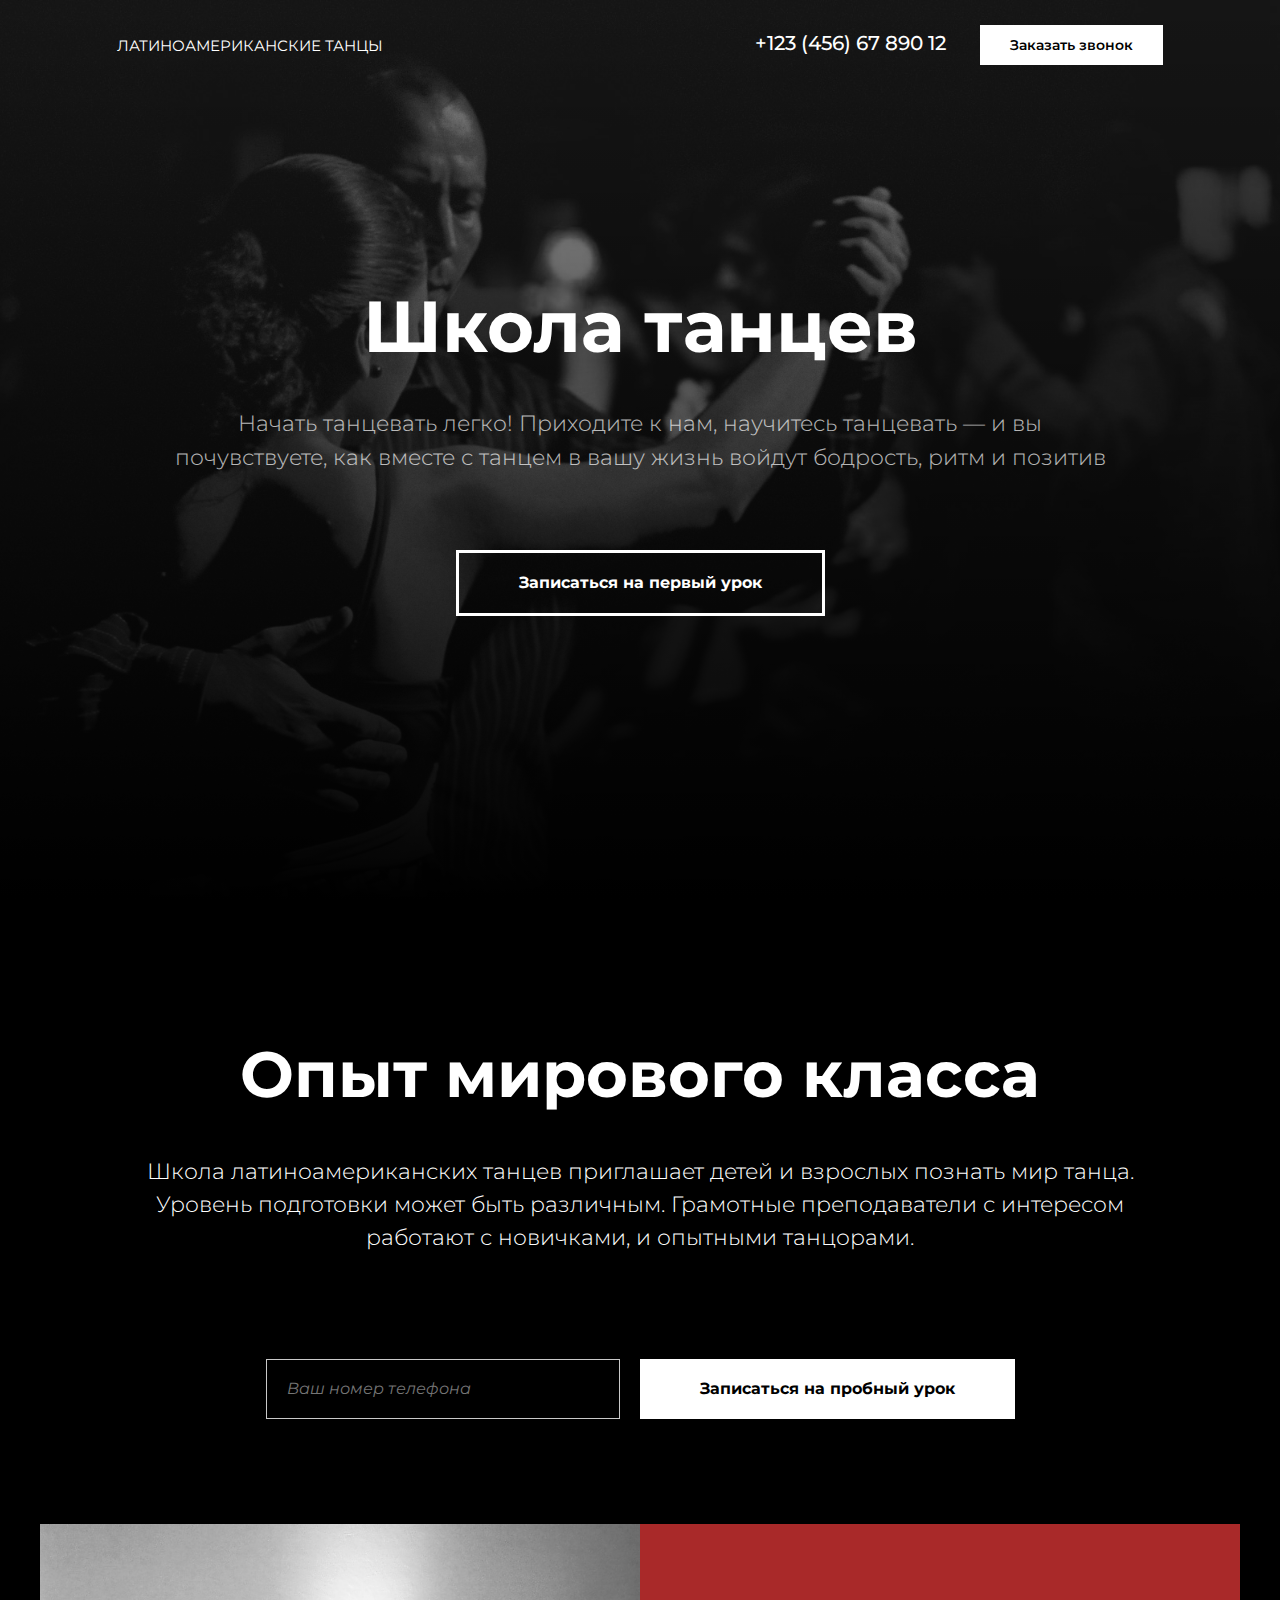
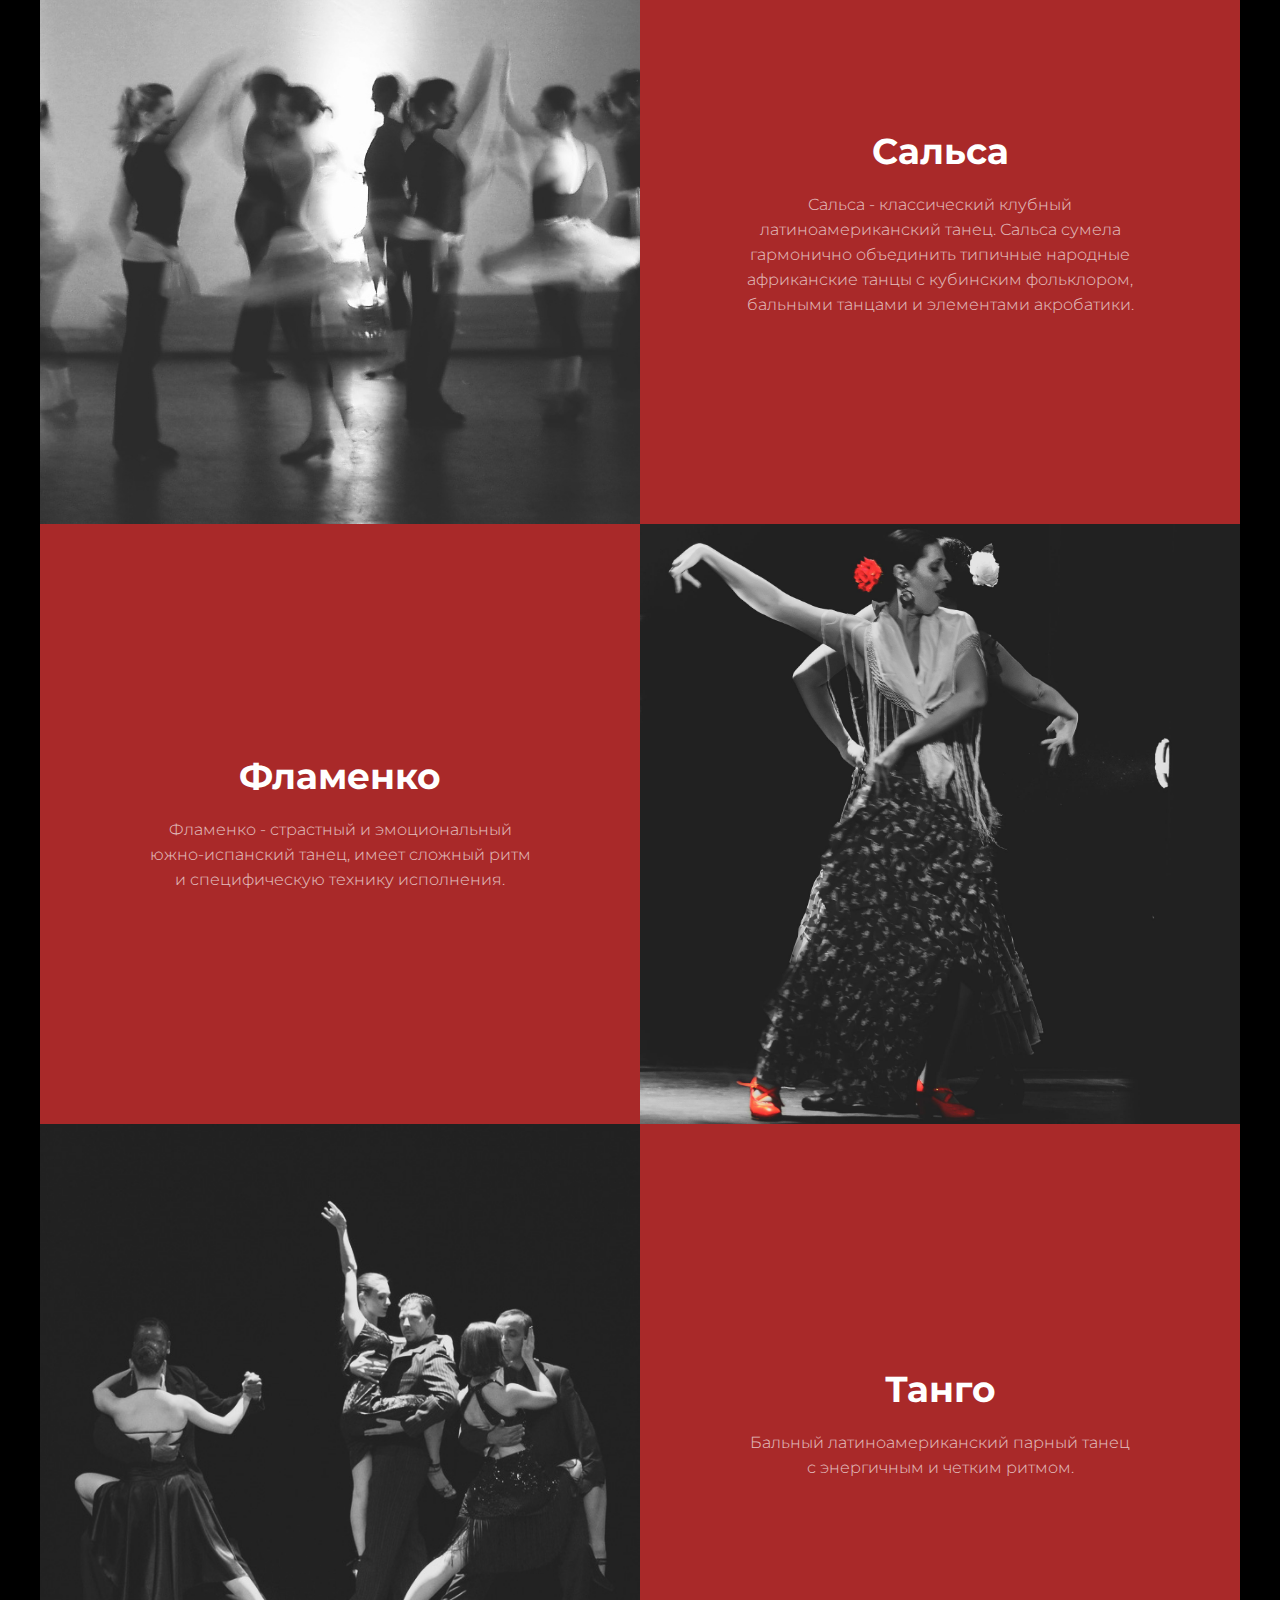
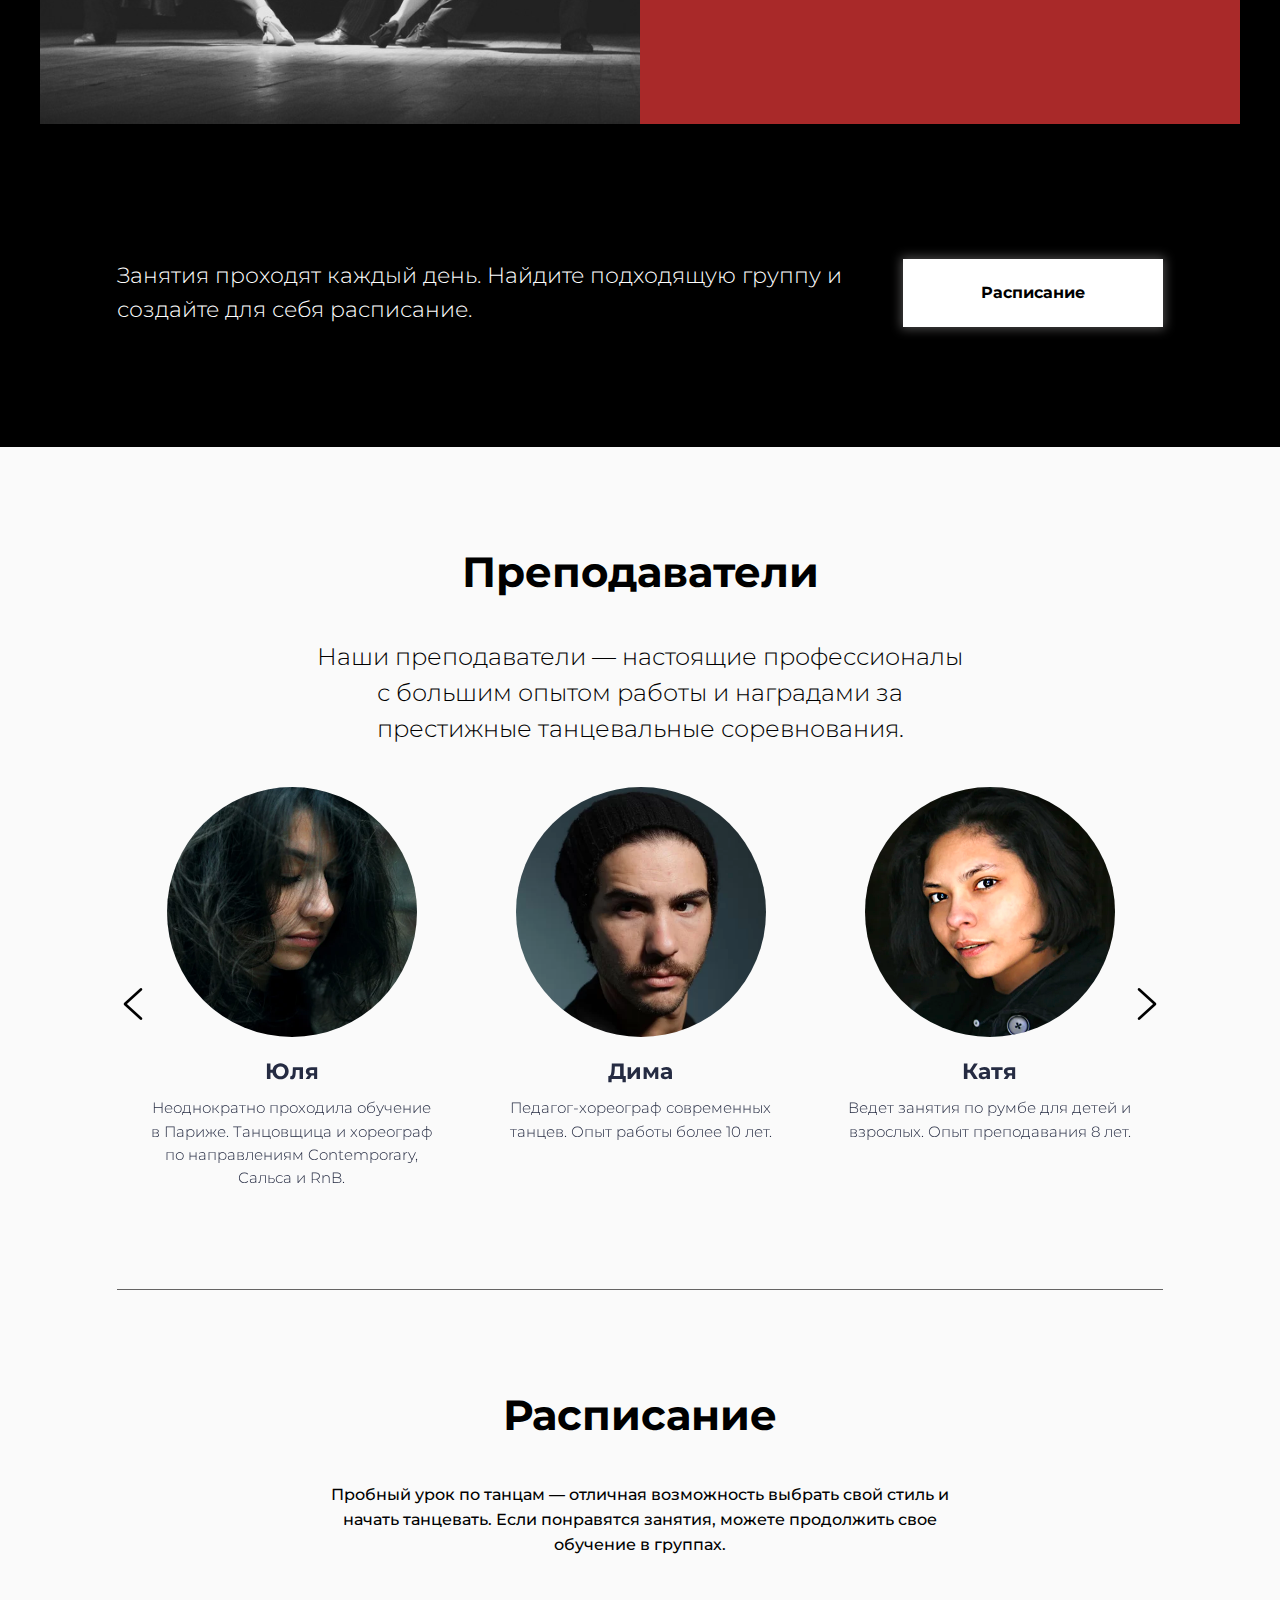
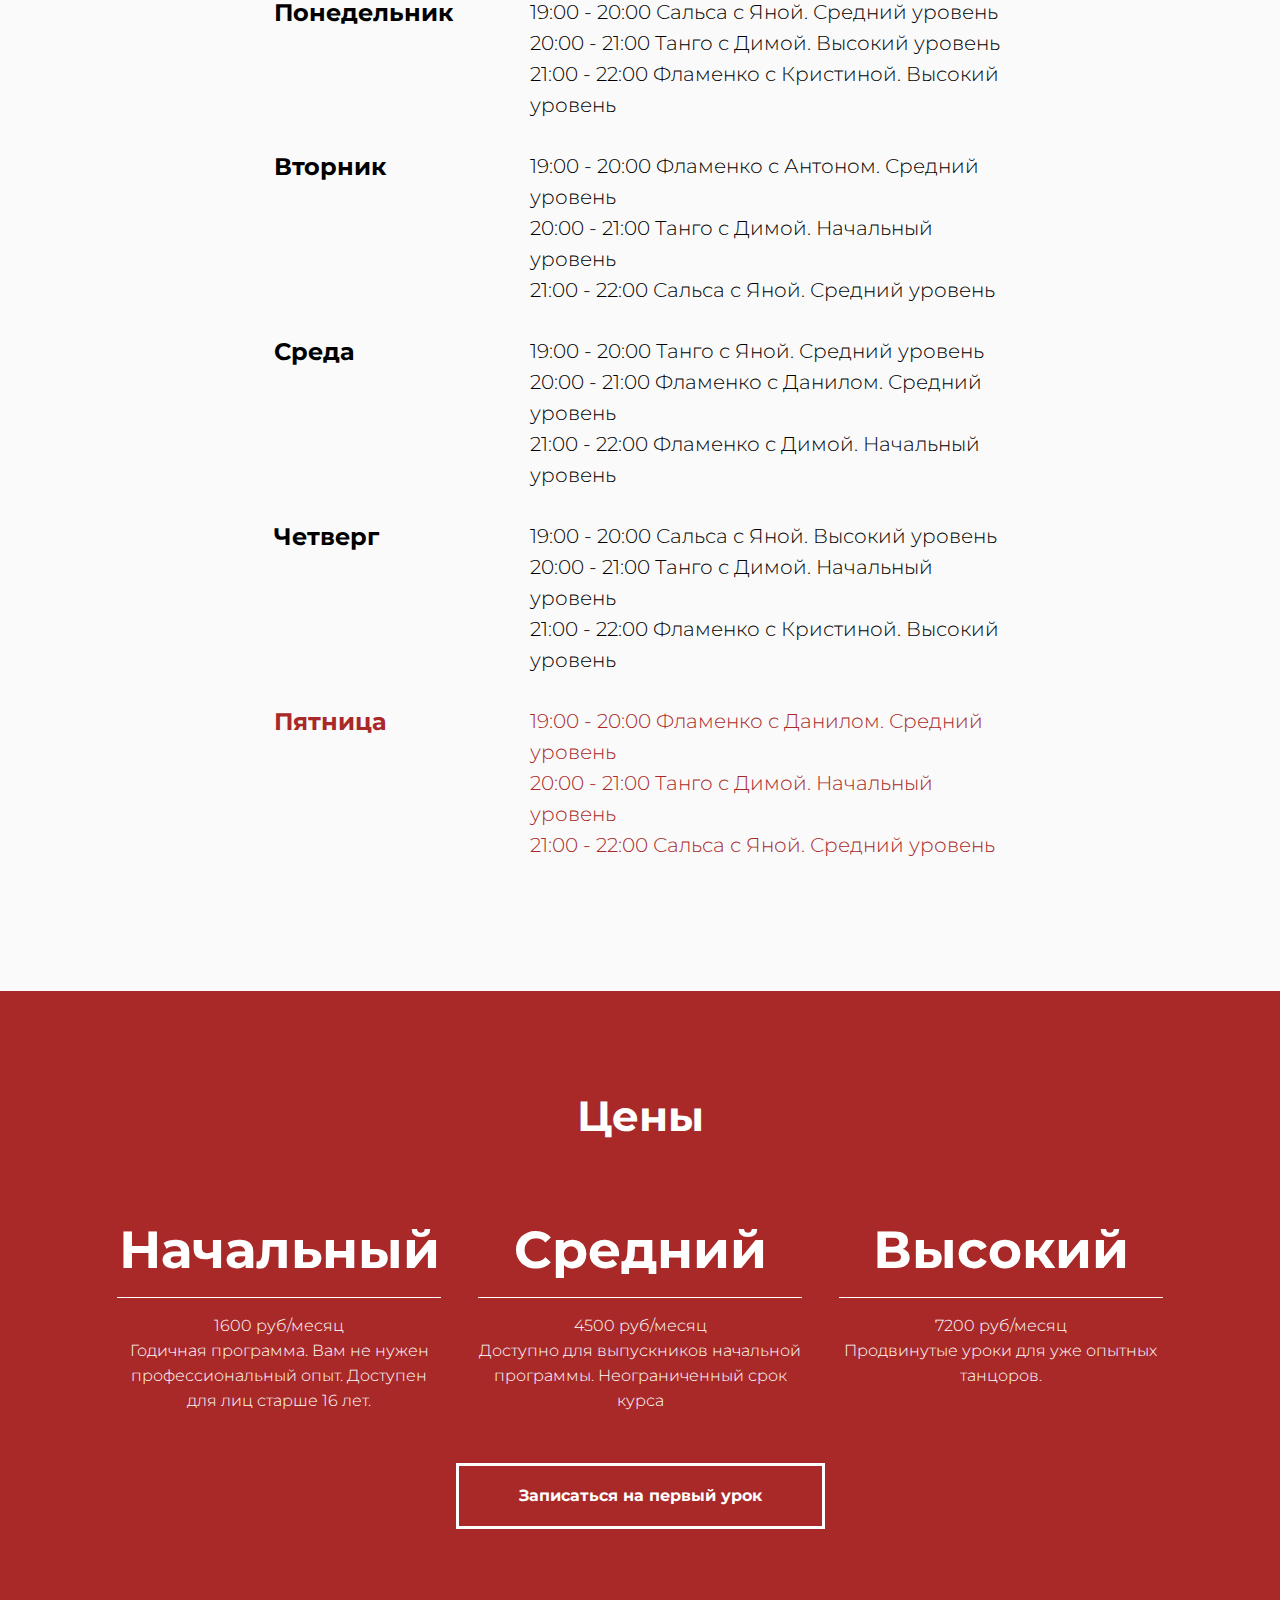
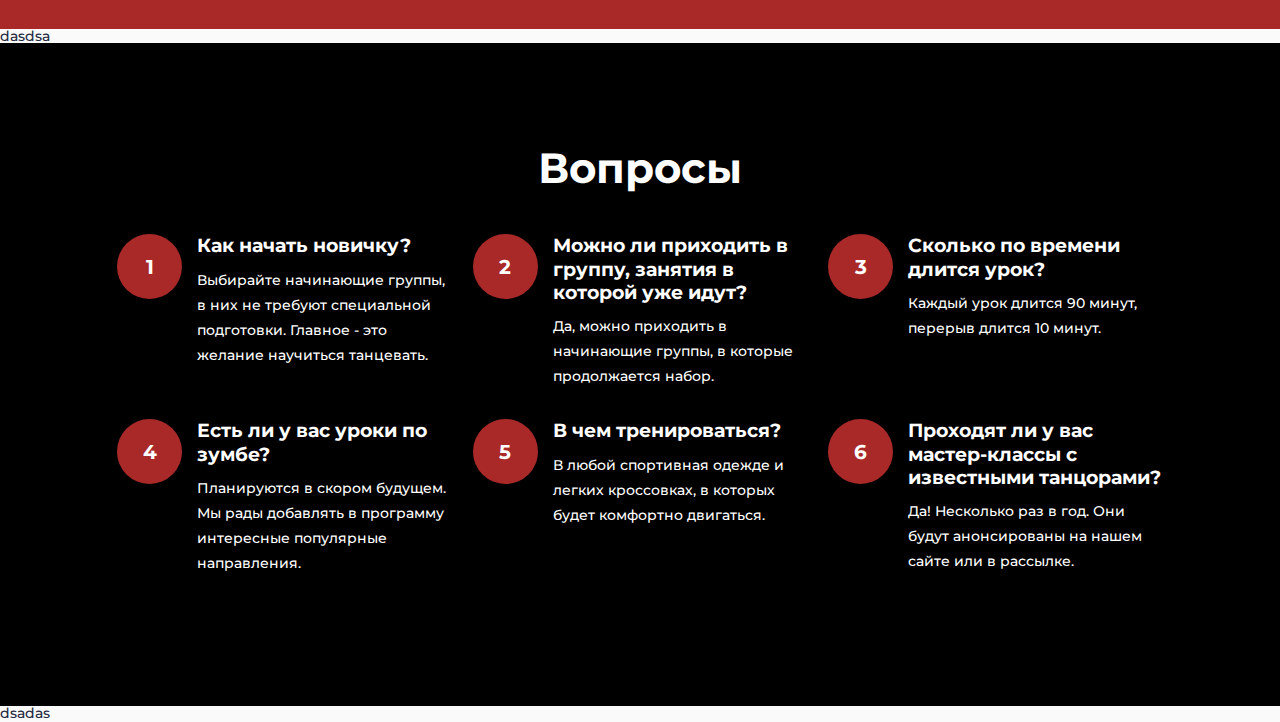
==== html/index.html @ 25ad275b "questions" ====
<!DOCTYPE html>
<html lang="en">
<head>
    <meta charset="UTF-8">
    <meta http-equiv="X-UA-Compatible" content="IE=edge">
    <meta name="viewport" content="width=device-width, initial-scale=1.0">
    <link rel="stylesheet" href="/css/style.css">
    <title>Dance school</title>
</head>
<body>
    <div class="wrapper">
        <div class="main">
            <header class="header">
                <div class="container header__container">
                    <div class="header__row">
                        <a href="/html/index.html" class="header__name">ЛАТИНОАМЕРИКАНСКИЕ ТАНЦЫ</a>
                        <div class="header__links">
                            <a href="tel:1234566789012" class="header__link">+123 (456) 67 890 12</a>
                            <a href="#" class="header__btn">Заказать звонок</a>
                        </div>
                    </div>
                    <div class="burger">
                        <span></span>
                        <span></span>
                        <span></span>
                    </div>
                </div>
            </header>
            <div class="showcase__screen">
                <div class="showcase__image ibg">
                    <img src="/img/bacground.jpg" alt="showcase">
                </div>
                <div class="showcase__text">
                    <h1 class="title showcase__title">Школа танцев</h1>
                    <div class="showcase__sub-title sub-title">Начать танцевать легко! Приходите к нам, научитесь танцевать — и вы почувствуете, как вместе с танцем в вашу жизнь войдут бодрость, ритм и позитив</div>
                    <a href="#" class="showcase__btn">Записаться на первый урок</a>
                </div>
            </div>
            <div class="content">
                <div class="invite">
                    <div class="container">
                        <div class="invite__text">
                            <h2 class="invite__title">
                                Опыт мирового класса
                            </h2>
                            <div class="invite__subtitle">
                                Школа латиноамериканских танцев приглашает детей и взрослых познать мир танца. Уровень подготовки может быть различным. Грамотные преподаватели с интересом работают с новичками, и опытными танцорами.
                            </div>
                        </div>
                        <form action="#" class="invite__form">
                            <div class="invite__input">
                                <input type="tel" class="input" placeholder="Ваш номер телефона" required>
                            </div>
                            <div class="invite__button">
                                <button type="submit" class="invite__btn">Записаться на пробный урок</button>
                            </div>
                        </form>
                    </div>
                </div>
                <div class="types-of-dance">
                    <div class="container">
                        <div class="types__item item">
                            <div class="item__column">
                                <div class="item__image ibg"><img src="/img/typesOfDance/1.jpg" alt="types-of-dance"></div>
                            </div>
                            <div class="item__column">
                                <div class="item__text">
                                    <div class="item__title">Сальса</div>
                                    <div class="item__label">Сальса - классический клубный латиноамериканский танец. Сальса сумела гармонично объединить типичные народные африканские танцы с кубинским фольклором, бальными танцами и элементами акробатики.</div>
                                </div>
                            </div>
                        </div>
                        <div class="types__item item">
                            <div class="item__column">
                                <div class="item__image ibg"><img src="/img/typesOfDance/2.jpg" alt="types-of-dance"></div>
                            </div>
                            <div class="item__column">
                                <div class="item__text">
                                    <div class="item__title">Фламенко</div>
                                    <div class="item__label">Фламенко - страстный и эмоциональный южно-испанский танец, имеет сложный ритм и специфическую технику исполнения.</div>
                                </div>
                            </div>
                        </div>
                        <div class="types__item item">
                            <div class="item__column">
                                <div class="item__image ibg"><img src="/img/typesOfDance/3.jpg" alt="types-of-dance"></div>
                            </div>
                            <div class="item__column">
                                <div class="item__text">
                                    <div class="item__title">Танго</div>
                                    <div class="item__label">Бальный латиноамериканский парный танец с энергичным и четким ритмом.</div>
                                </div>
                            </div>
                        </div>
                    </div>
                </div>
                <div class="schedule">
                    <div class="schedule__container container">
                        <div class="schedule__label">Занятия проходят каждый день. Найдите подходящую группу и создайте для себя расписание.</div>
                        <a href="#" class="schedule__btn">Расписание</a> 
                        <!-- Якорь добавить -->
                    </div>
                </div>
                <div class="teachers">
                    <div class="container">
                        <div class="teachers__text">
                            <div class="teachers__title">
                                Преподаватели
                            </div>
                            <div class="teachers__subtitle">
                                Наши преподаватели — настоящие профессионалы с большим опытом работы и наградами за престижные танцевальные соревнования.
                            </div>
                            <div class="teachers-slider">
                                <div class="teachers-slider__col">
                                    <div class="col__image">
                                        <img src="../img/slider/p1.png" alt="Ulya">
                                    </div>
                                    <div class="col__name">
                                        Юля
                                    </div>
                                    <div class="col__subtitle">
                                        Неоднократно проходила обучение в Париже. Танцовщица и хореограф по направлениям Contemporary, Сальса и RnB.
                                    </div>
                                </div>
                                <div class="teachers-slider__col">
                                    <div class="col__image">
                                        <img src="../img/slider/p2.png" alt="Dima">
                                    </div>
                                    <div class="col__name">
                                        Дима
                                    </div>
                                    <div class="col__subtitle">
                                    Педагог-хореограф современных танцев. Опыт работы более 10 лет.                                    </div>
                                </div>
                                <div class="teachers-slider__col">
                                    <div class="col__image">
                                        <img src="../img/slider/p3.png" alt="Katya">
                                    </div>
                                    <div class="col__name">
                                        Катя
                                    </div>
                                    <div class="col__subtitle">
                                        Ведет занятия по румбе для детей и взрослых. Опыт преподавания 8 лет.
                                    </div>
                                </div>
                                <div class="teachers-slider__col">
                                    <div class="col__image">
                                        <img src="../img/slider/p4.png" alt="Yana">
                                    </div>
                                    <div class="col__name">
                                        Яна
                                    </div>
                                    <div class="col__subtitle">
                                        Педагог с высшим образованием балетмейстера, ведет занятия по классической хореографии, румбе и сальс
                                    </div>
                                </div>
                                <div class="teachers-slider__col">
                                    <div class="col__image">
                                        <img src="../img/slider/p5.png" alt="Anton">
                                    </div>
                                    <div class="col__name">
                                        Антон
                                    </div>
                                    <div class="col__subtitle">
                                        Ведет занятия по contemporary, hip-hop, джаз-модерну, stretching для детей и взрослых.
                                    </div>
                                </div>
                                <div class="teachers-slider__col">
                                    <div class="col__image">
                                        <img src="../img/slider/p6.png" alt="Danil">
                                    </div>
                                    <div class="col__name">
                                        Данил
                                    </div>
                                    <div class="col__subtitle">
                                        Педагог-хореограф танго. Опыт преподавания больше 10 лет
                                    </div>
                                </div>
                            </div>
                        </div>
                        <div class="line"></div>
                    </div>
                </div>
                <div class="timetable">
                    <div class="container">
                        <div class="timetable__title">
                            Расписание
                        </div>
                        <div class="timetable__subtitle">
                            Пробный урок по танцам — отличная возможность выбрать свой стиль и начать танцевать. Если понравятся занятия, можете продолжить свое обучение в группах.
                        </div>
                        <ul class="timetable__week">
                            <li data-day="1" class="day">
                                <div class="day__name">
                                    Понедельник
                                </div>
                                <ul class="day__time">
                                    <li>19:00 - 20:00 Сальса с Яной. Средний уровень</li>
                                    <li>20:00 - 21:00 Танго с Димой. Высокий уровень</li>
                                    <li>21:00 - 22:00 Фламенко с Кристиной. Высокий уровень</li>
                                </ul>
                            </li>
                            <li data-day="2" class="day">
                                <div class="day__name">
                                    Вторник
                                </div>
                                <ul class="day__time">
                                    <li>
                                        19:00 - 20:00 Фламенко с Антоном. Средний уровень</li>
                                    <li>20:00 - 21:00 Танго с Димой. Начальный уровень</li>
                                    <li>21:00 - 22:00 Сальса с Яной. Средний уровень</li>
                                </ul>
                            </li>
                            <li data-day="3" class="day">
                                <div class="day__name">
                                    Среда
                                </div>
                                <ul class="day__time">
                                    <li>
                                        19:00 - 20:00 Танго с Яной. Средний уровень</li>
                                    <li>20:00 - 21:00 Фламенко с Данилом. Средний уровень</li>
                                    <li>21:00 - 22:00 Фламенко с Димой. Начальный уровень</li>
                                </ul>
                            </li>
                            <li data-day="4" class="day">
                                <div class="day__name">
                                    Четверг
                                </div>
                                <ul class="day__time">
                                    <li>
                                        19:00 - 20:00 Сальса с Яной. Высокий уровень</li>
                                    <li>20:00 - 21:00 Танго с Димой. Начальный уровень</li>
                                    <li>21:00 - 22:00 Фламенко с Кристиной. Высокий уровень</li>
                                </ul>
                            </li>
                            <li data-day="5" class="day">
                                <div class="day__name">
                                    Пятница
                                </div>
                                <ul class="day__time">
                                    <li>19:00 - 20:00 Фламенко с Данилом. Средний уровень</li>
                                    <li>20:00 - 21:00 Танго с Димой. Начальный уровень</li>
                                    <li>21:00 - 22:00 Сальса с Яной. Средний уровень</li>
                                </ul>
                            </li>
                        </ul>
                    </div>
                </div>
                <div class="price">
                    <div class="container">
                        <div class="price__title">
                            Цены
                        </div>
                        <div class="price-row">
                            <div class="price-row__col">
                                <div class="cost__title">
                                    Начальный
                                </div>
                                <div class="cost__price">
                                    1600 руб/месяц
                                </div>
                                <div class="cost__descr">
                                    Годичная программа. Вам не нужен профессиональный опыт. Доступен для лиц старше 16 лет.
                                </div>
                            </div>
                            <div class="price-row__col">
                                <div class="cost__title">
                                    Средний
                                </div>
                                <div class="cost__price">
                                    4500 руб/месяц
                                </div>
                                <div class="cost__descr">
                                    Доступно для выпускников начальной программы. Неограниченный срок курса
                                </div>
                            </div>
                            <div class="price-row__col">
                                <div class="cost__title">
                                    Высокий
                                </div>
                                <div class="cost__price">
                                    7200 руб/месяц
                                </div>
                                <div class="cost__descr">
                                    Продвинутые уроки для уже опытных танцоров.
                                </div>
                            </div>
                        </div>
                        <a href="#" class="showcase__btn">Записаться на первый урок</a>
                    </div>
                </div>
                <div class="video">
                    dasdsa
                </div>
                <div class="questions">
                    <div class="container">
                        <div class="questions__title">
                            Вопросы
                        </div>
                        <div class="questions__list">
                            <div class="questions__row">
                                <div class="questions__item">
                                    <div class="ask__left">
                                        1
                                    </div>
                                    <div class="ask__right">
                                        <div class="ask__title">
                                            Как начать новичку?
                                        </div>
                                        <div class="ask__answ">
                                            Выбирайте начинающие группы, в них не требуют специальной подготовки. Главное - это желание научиться танцевать.
                                        </div>
                                    </div>
                                </div>
                                <div class="questions__item">
                                    <div class="ask__left">
                                        2
                                    </div>
                                    <div class="ask__right">
                                        <div class="ask__title">
                                            Можно ли приходить в группу, занятия в которой уже идут?
                                        </div>
                                        <div class="ask__answ">
                                            Да, можно приходить в начинающие группы, в которые продолжается набор.
                                        </div>
                                    </div>
                                </div>
                                <div class="questions__item">
                                    <div class="ask__left">
                                        3
                                    </div>
                                    <div class="ask__right">
                                        <div class="ask__title">
                                            Сколько по времени длится урок?
                                        </div>
                                        <div class="ask__answ">
                                            Каждый урок длится 90 минут, перерыв длится 10 минут.
                                        </div>
                                    </div>
                                </div>
                            </div>
                            <div class="questions__row">
                                <div class="questions__item">
                                    <div class="ask__left">
                                        4
                                    </div>
                                    <div class="ask__right">
                                        <div class="ask__title">
                                            Есть ли у вас уроки по зумбе?
                                        </div>
                                        <div class="ask__answ">
                                            Планируются в скором будущем. Мы рады добавлять в программу интересные популярные направления.
                                        </div>
                                    </div>
                                </div>
                                <div class="questions__item">
                                    <div class="ask__left">
                                        5
                                    </div>
                                    <div class="ask__right">
                                        <div class="ask__title">
                                            В чем тренироваться?
                                        </div>
                                        <div class="ask__answ">
                                            В любой спортивная одежде и легких кроссовках, в которых будет комфортно двигаться.
                                        </div>
                                    </div>
                                </div>
                                <div class="questions__item">
                                    <div class="ask__left">
                                        6
                                    </div>
                                    <div class="ask__right">
                                        <div class="ask__title">
                                            Проходят ли у вас мастер-классы с известными танцорами?
                                        </div>
                                        <div class="ask__answ">
                                            Да! Несколько раз в год. Они будут анонсированы на нашем сайте или в рассылке.
                                        </div>
                                    </div>
                                </div>
                            </div>
                        </div>
                    </div>
                </div>
            </div>
            <footer class="footer">
    dsadas
            </footer>
        </div>
    </div>
    <script src = "https://code.jquery.com/jquery-3.4.1.min.js"></script>
    <script src = "../js/slick.min.js"></script>
    <script src="/js/script.js"></script>
</body>
</html>
---- css/style.css ----
@charset "UTF-8";
@import url("https://fonts.googleapis.com/css2?family=Montserrat:wght@400;500;600;700;800&display=swap");
* {
  padding: 0;
  margin: 0;
  border: 0;
}

*, *:before, *:after {
  box-sizing: border-box;
}

:focus, :active {
  outline: none;
}

a:focus, a:active {
  outline: none;
}

nav, footer, header, aside {
  display: block;
}

html, body {
  height: 100%;
  width: 100%;
  font-size: 100%;
  line-height: 1;
  font-size: 14px;
  -ms-text-size-adjust: 100%;
  -moz-text-size-adjust: 100%;
  -webkit-text-size-adjust: 100%;
}

input, button, textarea {
  font-family: inherit;
}

input::-ms-clear {
  display: none;
}

button {
  cursor: pointer;
}

button::-moz-focus-inner {
  padding: 0;
  border: 0;
}

a, a:visited {
  text-decoration: none;
}

a:hover {
  text-decoration: none;
}

ul li {
  list-style: none;
}

img {
  vertical-align: top;
}

h1, h2, h3, h4, h5, h6 {
  font-size: inherit;
  font-weight: inherit;
}

/* Слайдер */
/* Слайдер запущен */
/* Слайдер с точками */
/* Ограничивающая оболочка */
.slick-list {
  overflow: hidden;
}

/* Лента слайдов */
.slick-track {
  display: flex;
}

/* Слайд */
/* Слайд активный (показывается) */
/* Слайд основной */
/* Слайд по центру */
/* Клонированный слайд */
/* Стрелка */
.slick-arrow {
  position: absolute;
  top: 50%;
  z-index: 10;
  font-size: 0;
  height: 32px;
  width: 32px;
}

/* Стрелка влево */
.slick-arrow.slick-prev {
  left: 0;
  background: url("../../img/slider/right.png") 0 0/100% no-repeat;
  transform: rotate(180deg);
}

/* Стрелка вправо */
.slick-arrow.slick-next {
  right: 0;
  background: url("../../img/slider/right.png") 0 0/100% no-repeat;
}

/* Стрелка не активная */
/* Точки (булиты) */
/* Активная точка */
/* Элемент точки */
body {
  height: 100%;
  font-family: "Montserrat", sans-serif;
  color: #252B42;
  font-weight: 500;
  background-color: #FAFAFA;
}

body.lock {
  overflow: hidden;
}

.wrapper {
  overflow: hidden;
  min-height: 100%;
  min-width: 100%;
  display: flex;
  flex-direction: column;
}

.container {
  max-width: 1046px;
  margin: 0 auto;
  padding: 0 15px;
  box-sizing: content-box;
}

.ibg {
  position: relative;
}
.ibg img {
  position: absolute;
  width: 100%;
  height: 100%;
  top: 0;
  left: 0;
  -o-object-fit: cover;
     object-fit: cover;
}

input:focus::-moz-placeholder {
  color: transparent;
}

input:focus:-ms-input-placeholder {
  color: transparent;
}

input:focus::placeholder {
  color: transparent;
}

.header {
  position: absolute;
  top: 0;
  left: 0;
  width: 100%;
  z-index: 20;
}
@media (max-width: 767px) {
  .header {
    position: relative;
    background-color: black;
  }
}
.header .header__container {
  height: 90px;
  display: flex;
  align-items: center;
  justify-content: space-between;
}
@media (max-width: 600px) {
  .header .header__container {
    height: 70px;
  }
}
.header .header__container .header__row {
  width: 100%;
  display: flex;
  align-items: center;
  justify-content: space-between;
}
@media (max-width: 767px) {
  .header .header__container .header__row {
    background-color: #000000;
    position: fixed;
    width: 100%;
    height: 100%;
    top: 0;
    left: 0;
    justify-content: flex-start;
    flex-direction: column;
    padding-top: 100px;
    transform: translateY(-100%);
    transition: all ease 0.5s;
  }
  .header .header__container .header__row.active {
    transform: translate(0);
    transition: all ease 0.5s;
  }
  .header .header__container .header__row > *:not(:last-child) {
    margin-bottom: 40px;
  }
  .header .header__container .header__row > *:last-child {
    padding-bottom: 40px;
  }
}
.header .header__container .header__row .header__name {
  z-index: 21;
  display: inline-block;
  color: #ffffff;
  font-size: 15px;
  text-transform: uppercase;
  display: inline-block;
  font-weight: 400;
  padding-right: 30px;
}
@media (max-width: 767px) {
  .header .header__container .header__row .header__name {
    padding-right: 0px;
  }
}
@media (max-width: 767px) {
  .header .header__container .header__row .header__links {
    display: flex;
    flex-direction: column;
    justify-content: center;
  }
  .header .header__container .header__row .header__links > *:not(:last-child) {
    margin-bottom: 40px;
  }
}
.header .header__container .header__row .header__link {
  color: #ffffff;
  font-size: 20px;
  text-transform: uppercase;
  margin-right: 30px;
}
@media (max-width: 767px) {
  .header .header__container .header__row .header__link {
    margin: 0;
  }
}
.header .header__container .header__row .header__btn {
  display: inline-flex;
  justify-content: center;
  align-items: center;
  background-color: white;
  color: #000000;
  min-height: 40px;
  font-size: 14px;
  font-weight: 600;
  padding: 0px 30px;
  transition: all ease 0.5s;
}
.header .header__container .header__row .header__btn:hover {
  transition: all ease 0.5s;
  box-shadow: 5px 5px 7px 1px rgb(90, 89, 89);
  transform: scale(1.1);
}
@media (max-width: 767px) {
  .header .header__container .burger {
    display: block;
    position: absolute;
    top: 40px;
    right: 15px;
    width: 30px;
    height: 18px;
    cursor: pointer;
    z-index: 5;
  }
  .header .header__container .burger span {
    transition: all ease 0.4s;
    top: 8px;
    left: 0px;
    position: absolute;
    width: 100%;
    height: 2px;
    background-color: #ffffff;
  }
  .header .header__container .burger span:first-child {
    top: 0px;
  }
  .header .header__container .burger span:last-child {
    top: auto;
    bottom: 0px;
  }
  .header .header__container .burger.active {
    transition: all ease 0.4s;
  }
  .header .header__container .burger.active span {
    background-color: white;
    transform: scale(0);
  }
  .header .header__container .burger.active span:first-child {
    transform: rotate(-45deg);
    top: 8px;
  }
  .header .header__container .burger.active span:last-child {
    transform: rotate(45deg);
    bottom: 8px;
  }
}
@media (max-width: 600px) {
  .header .header__container .burger {
    top: 29px;
  }
}

.main {
  position: absolute;
  width: 100%;
  height: 100%;
  top: 0;
  left: 0;
  display: flex;
  flex-direction: column;
}

.showcase__screen {
  display: flex;
  flex-direction: column;
  justify-content: center;
  align-items: center;
  flex: 1 0 100%;
  position: relative;
}
.showcase__screen .showcase__image {
  position: absolute;
  width: 100%;
  height: 100%;
  top: 0;
  left: 0;
}

.showcase__screen::after {
  content: "";
  position: absolute;
  bottom: 0;
  left: 0;
  width: 100%;
  height: 100%;
  background-color: #000000;
  opacity: 0.4;
}

.content {
  position: relative;
}

.showcase__screen::before {
  content: "";
  position: absolute;
  width: 100%;
  height: 100%;
  top: 0;
  left: 0;
  z-index: 3;
  background: linear-gradient(to top, #000000, transparent);
}

.invite {
  position: relative;
  padding: 135px 0 105px 0;
  color: white;
  z-index: 5;
  background-color: black;
}
@media (max-width: 800px) {
  .invite {
    padding: 40px 0 40px 0;
  }
}
.invite__text {
  text-align: center;
}
.invite__title {
  font-size: 42px;
  line-height: 1.23;
  font-weight: 700;
  color: white;
  font-size: 64px;
  line-height: 1.23;
  margin-bottom: 41px;
}
@media (max-width: 800px) {
  .invite__title {
    font-size: 36px;
  }
}
@media (max-width: 450px) {
  .invite__title {
    font-size: 30px;
  }
}
.invite__subtitle {
  font-size: 22px;
  line-height: 1.5;
  font-weight: 300;
  margin-bottom: 105px;
}
@media (max-width: 800px) {
  .invite__subtitle {
    font-size: 20px;
  }
}
@media (max-width: 767px) {
  .invite__subtitle {
    margin-bottom: 40px;
  }
}
@media (max-width: 450px) {
  .invite__subtitle {
    font-size: 15px;
  }
}
.invite__form {
  display: flex;
  justify-content: center;
}
@media (max-width: 767px) {
  .invite__form {
    display: block;
  }
}
.invite__input {
  flex: 0 0 374px;
  padding-right: 20px;
}
@media (max-width: 767px) {
  .invite__input {
    padding-right: 0px;
    padding-bottom: 20px;
  }
}
.invite__input input {
  width: 100%;
  height: 60px;
  background-color: transparent;
  color: #c9c9c9;
  padding: 0 20px;
  font-size: 16px;
  line-height: 1.33;
  font-style: italic;
  border: 1px solid #c9c9c9;
}
.invite__input input:focus {
  font-style: normal;
  color: white;
  font-style: normal;
}
.invite__button {
  flex: 0 0 375px;
}
.invite__btn {
  width: 100%;
  height: 60px;
  color: black;
  background-color: #ffffff;
  font-size: 16px;
  padding-left: 60px;
  padding-right: 60px;
  font-weight: 700;
  transition: all ease 0.8s;
}
.invite__btn:hover {
  background-color: #c9c9c9;
  transform: scale(0.98);
  transition: all ease 0.8s;
}

.showcase__text {
  z-index: 4;
  margin: auto auto;
  width: 960px;
  position: relative;
  display: flex;
  flex-direction: column;
  justify-content: center;
  align-items: center;
}
@media (max-width: 1024px) {
  .showcase__text {
    width: 800px;
  }
}
@media (max-width: 876px) {
  .showcase__text {
    width: 100%;
    padding: 0 30px;
    justify-content: flex-end;
    padding: 100px 15px;
  }
}
.showcase__text .showcase__title {
  font-size: 42px;
  line-height: 1.23;
  font-weight: 700;
  color: white;
  font-size: 72px;
  line-height: 1.17;
  margin-bottom: 39px;
}
@media (max-width: 876px) {
  .showcase__text .showcase__title {
    font-size: 52px;
    margin-bottom: 20px;
  }
}
@media (max-width: 600px) {
  .showcase__text .showcase__title {
    font-size: 36px;
  }
}
.showcase__text .showcase__sub-title {
  font-size: 42px;
  line-height: 1.23;
  font-weight: 700;
  color: white;
  text-align: center;
  opacity: 0.7;
  font-size: 22px;
  line-height: 1.55;
  font-weight: 300;
  margin-bottom: 75px;
}
@media (max-width: 876px) {
  .showcase__text .showcase__sub-title {
    margin-bottom: 50px;
  }
}
@media (max-width: 600px) {
  .showcase__text .showcase__sub-title {
    font-size: 18px;
  }
}

.showcase__btn {
  display: inline-block;
  line-height: 60px;
  color: #ffffff;
  font-weight: 700;
  border: 3px solid #ffffff;
  text-align: center;
  min-height: 60px;
  font-size: 16px;
  padding-left: 60px;
  padding-right: 60px;
  transition: all ease 0.5s;
}
@media (max-width: 400px) {
  .showcase__btn {
    font-size: 14px;
    padding: 0 20px;
    line-height: 428.5714285714%;
  }
}

.showcase__btn:hover {
  border: 3px solid #a92929;
  color: #a92929;
  transition: all ease 0.5s;
}

.types-of-dance {
  padding-bottom: 30px;
  background-color: black;
}
.types-of-dance .types__item {
  display: flex;
}
@media (max-width: 850px) {
  .types-of-dance .types__item {
    flex-direction: column;
  }
}
.types-of-dance .container {
  max-width: 1200px;
}
@media (max-width: 880px) {
  .types-of-dance .container {
    max-width: 100%;
  }
}
@media (max-width: 850px) {
  .types-of-dance .container > *:not(:last-child) {
    margin-bottom: 20px;
  }
}

.item {
  background-color: #a92929;
}
.item:nth-child(2) .item__column:first-child {
  order: 2;
}
.item:nth-child(2) .item__column:last-child {
  order: 1;
}
.item__column {
  flex: 0 1 50%;
  display: flex;
  flex-direction: column;
  justify-content: center;
  align-items: center;
}
.item__image {
  padding-bottom: 100%;
  width: 100%;
}
.item__text {
  width: 401px;
  text-align: center;
}
@media (max-width: 850px) {
  .item__text {
    padding: 100px 30px;
    width: 100%;
  }
}
@media (max-width: 500px) {
  .item__text {
    padding: 100px 15px 100px;
  }
}
.item__title {
  font-size: 42px;
  line-height: 1.23;
  font-weight: 700;
  color: white;
  font-size: 36px;
  line-height: 1.23;
  font-weight: 700;
  margin-bottom: 20px;
}
@media (max-width: 500px) {
  .item__title {
    font-size: 28px;
  }
}
.item__label {
  padding: 0 5px;
  font-weight: 300;
  font-size: 16px;
  color: #ffffff;
  font-size: 16px;
  text-align: center;
  line-height: 25px;
  line-height: 156.25%;
  opacity: 0.7;
}
@media (max-width: 500px) {
  .item__label {
    font-size: 14px;
  }
}

.schedule {
  background-color: #000000;
}
.schedule__container {
  padding: 105px 15px 120px;
  display: flex;
}
@media (max-width: 968px) {
  .schedule__container {
    flex-direction: column;
    padding: 40px 15px 80px;
    justify-content: center;
    align-items: center;
  }
}
.schedule__label {
  flex: 1 1 auto;
  display: flex;
  justify-content: center;
  font-weight: 300;
  line-height: 1.55;
  font-size: 22px;
  color: white;
}
@media (max-width: 968px) {
  .schedule__label {
    padding: 0 50px;
    margin-bottom: 40px;
  }
}
@media (max-width: 600px) {
  .schedule__label {
    font-size: 18px;
    padding: 0;
  }
}
.schedule__btn {
  box-shadow: 0 0 10px 2px #4c4b4b;
  flex: 0 0 260px;
  margin-left: 40px;
  display: inline-block;
  font-weight: bold;
  display: flex;
  justify-content: center;
  align-items: center;
  color: #000000;
  border: 0px solid #ffffff;
  background-color: #ffffff;
  min-height: 60px;
  font-size: 16px;
  padding-left: 60px;
  padding-right: 60px;
  transition: all ease 0.8s;
}
@media (max-width: 968px) {
  .schedule__btn {
    max-width: 260px;
    flex: 0 0 60px;
    margin-left: 0;
  }
}
.schedule__btn:hover {
  background-color: #c9c9c9;
  transform: scale(0.98);
  transition: all ease 0.8s;
}

.teachers {
  padding: 100px 0px;
}
.teachers__text {
  text-align: center;
}
.teachers__title {
  font-size: 42px;
  line-height: 1.23;
  font-weight: 700;
  color: white;
  color: #000000;
  margin-bottom: 40px;
}
@media (max-width: 375px) {
  .teachers__title {
    font-size: 38px;
    margin-bottom: 20px;
  }
}
.teachers__subtitle {
  color: #000000;
  margin: 0px 200px;
  font-size: 24px;
  line-height: 1.5;
  font-weight: 300;
  margin-bottom: 40px;
}
@media (max-width: 767px) {
  .teachers__subtitle {
    margin: 0px 50px;
    margin-bottom: 60px;
  }
}
@media (max-width: 425px) {
  .teachers__subtitle {
    margin: 0px 0px 60px 0px;
  }
}
@media (max-width: 375px) {
  .teachers__subtitle {
    font-size: 22px;
    margin: 0px 0px 40px 0px;
  }
}

.teachers-slider {
  position: relative;
  margin-bottom: 100px;
}
.teachers-slider__col {
  display: flex;
  flex-direction: column;
}

.col__image {
  flex: 0 1 250px;
  margin-bottom: 20px;
}
.col__image img {
  width: 250px;
  border-radius: 50%;
}
.col__name {
  font-size: 22px;
  line-height: 1.35;
  font-weight: 700;
  margin-bottom: 10px;
}
.col__subtitle {
  font-size: 15px;
  line-height: 1.55;
  font-weight: 300;
  padding: 0px 30px;
}
@media (max-width: 425px) {
  .col__subtitle {
    padding: 0px 10px;
  }
}

.line {
  width: 100%;
  height: 1px;
  background-color: #656464;
}

.timetable {
  color: #000000;
  margin-bottom: 100px;
}
.timetable__title {
  font-size: 42px;
  line-height: 1.23;
  font-weight: 700;
  color: white;
  color: #000000;
  text-align: center;
  margin-bottom: 40px;
}
@media (max-width: 375px) {
  .timetable__title {
    font-size: 38px;
    margin-bottom: 20px;
  }
}
.timetable__subtitle {
  color: #ffffff;
  font-size: 16px;
  text-align: center;
  line-height: 25px;
  color: #000000;
  margin: 0px 200px;
  margin-bottom: 40px;
}
@media (max-width: 767px) {
  .timetable__subtitle {
    margin: 0px 50px;
    margin-bottom: 60px;
  }
}
@media (max-width: 425px) {
  .timetable__subtitle {
    margin: 0px 0px 60px 0px;
  }
}
@media (max-width: 375px) {
  .timetable__subtitle {
    font-size: 22px;
    margin: 0px 0px 40px 0px;
  }
}
.timetable__week {
  display: flex;
  flex-direction: column;
  justify-content: center;
  align-items: center;
}

.day {
  width: 70%;
  display: flex;
  margin-bottom: 30px;
}
.day__name {
  flex: 0 1 35%;
  font-size: 24px;
  line-height: 1.35;
  font-weight: 700;
}
.day__time {
  flex: 0 1 65%;
  font-size: 20px;
  line-height: 1.55;
  font-weight: 300;
}
@media (max-width: 425px) {
  .day__time {
    font-size: 16px;
    width: 100%;
  }
}
@media (max-width: 900px) {
  .day {
    flex-direction: column;
  }
}

.today {
  color: #a92929;
}

.price {
  background-color: #a92929;
  color: white;
  padding: 100px 0px;
}
.price__title {
  font-size: 42px;
  line-height: 1.23;
  font-weight: 700;
  color: white;
  text-align: center;
  margin-bottom: 60px;
}

.price-row {
  display: flex;
  justify-content: space-between;
  margin-bottom: 50px;
}
.price-row__col {
  text-align: center;
  width: 31%;
  display: flex;
  flex-direction: column;
}
@media (max-width: 1000px) {
  .price-row__col {
    flex: 0 1 100%;
    width: 100%;
    margin-bottom: 30px;
  }
}
@media (max-width: 1000px) {
  .price-row {
    flex-direction: column;
  }
}

@media (max-width: 1000px) {
  .price-row__col:nth-child(2) {
    padding: 0px 20px;
  }
}
.cost__title {
  padding: 15px 0px;
  font-size: 42px;
  line-height: 1.23;
  font-weight: 700;
  color: white;
  font-size: 52px;
  border-bottom: 0.5px solid white;
  margin-bottom: 15px;
}
@media (max-width: 900px) {
  .cost__title {
    font-size: 42px;
  }
}
.cost__price {
  color: #ffffff;
  font-size: 16px;
  text-align: center;
  line-height: 25px;
  font-weight: 300;
}
@media (max-width: 900px) {
  .cost__price {
    font-size: 14px;
  }
}
.cost__descr {
  color: #ffffff;
  font-size: 16px;
  text-align: center;
  line-height: 25px;
  font-weight: 300;
}
@media (max-width: 900px) {
  .cost__descr {
    font-size: 14px;
  }
}

.price .container a.showcase__btn {
  display: block;
  width: -webkit-fit-content;
  width: -moz-fit-content;
  width: fit-content;
  margin: 0 auto;
}
.price .container a.showcase__btn:hover {
  color: #a92929;
  background-color: white;
}

.questions {
  background-color: black;
  color: #ffffff;
  padding: 100px 0px;
}
.questions__title {
  font-size: 42px;
  line-height: 1.23;
  font-weight: 700;
  color: white;
  text-align: center;
  margin-bottom: 40px;
}
.questions__list {
  display: flex;
  flex-direction: column;
}
.questions__row {
  display: flex;
  justify-content: space-between;
  margin-bottom: 30px;
}
@media (max-width: 768px) {
  .questions__row {
    flex-direction: column;
    width: 80%;
    margin: 0 auto;
  }
}
@media (max-width: 500px) {
  .questions__row {
    width: 100%;
  }
}
.questions__item {
  flex: 0 1 32%;
  display: flex;
}
@media (max-width: 768px) {
  .questions__item {
    margin-bottom: 30px;
  }
}

.ask__left {
  display: flex;
  justify-content: center;
  align-items: center;
  flex: 0 0 65px;
  height: 65px;
  background-color: #a92929;
  border-radius: 50%;
  font-weight: 700;
  font-size: 20px;
}
@media (max-width: 768px) {
  .ask__left {
    flex: 0 0 45px;
    height: 45px;
    font-size: 18px;
  }
}
.ask__right {
  padding-left: 15px;
}
.ask__title {
  font-size: 42px;
  line-height: 1.23;
  font-weight: 700;
  color: white;
  font-size: 19px;
  margin-bottom: 10px;
}
@media (max-width: 768px) {
  .ask__title {
    margin-bottom: 5px;
  }
}
.ask__answ {
  color: #ffffff;
  font-size: 16px;
  text-align: center;
  line-height: 25px;
  text-align: left;
  font-size: 14px;
}
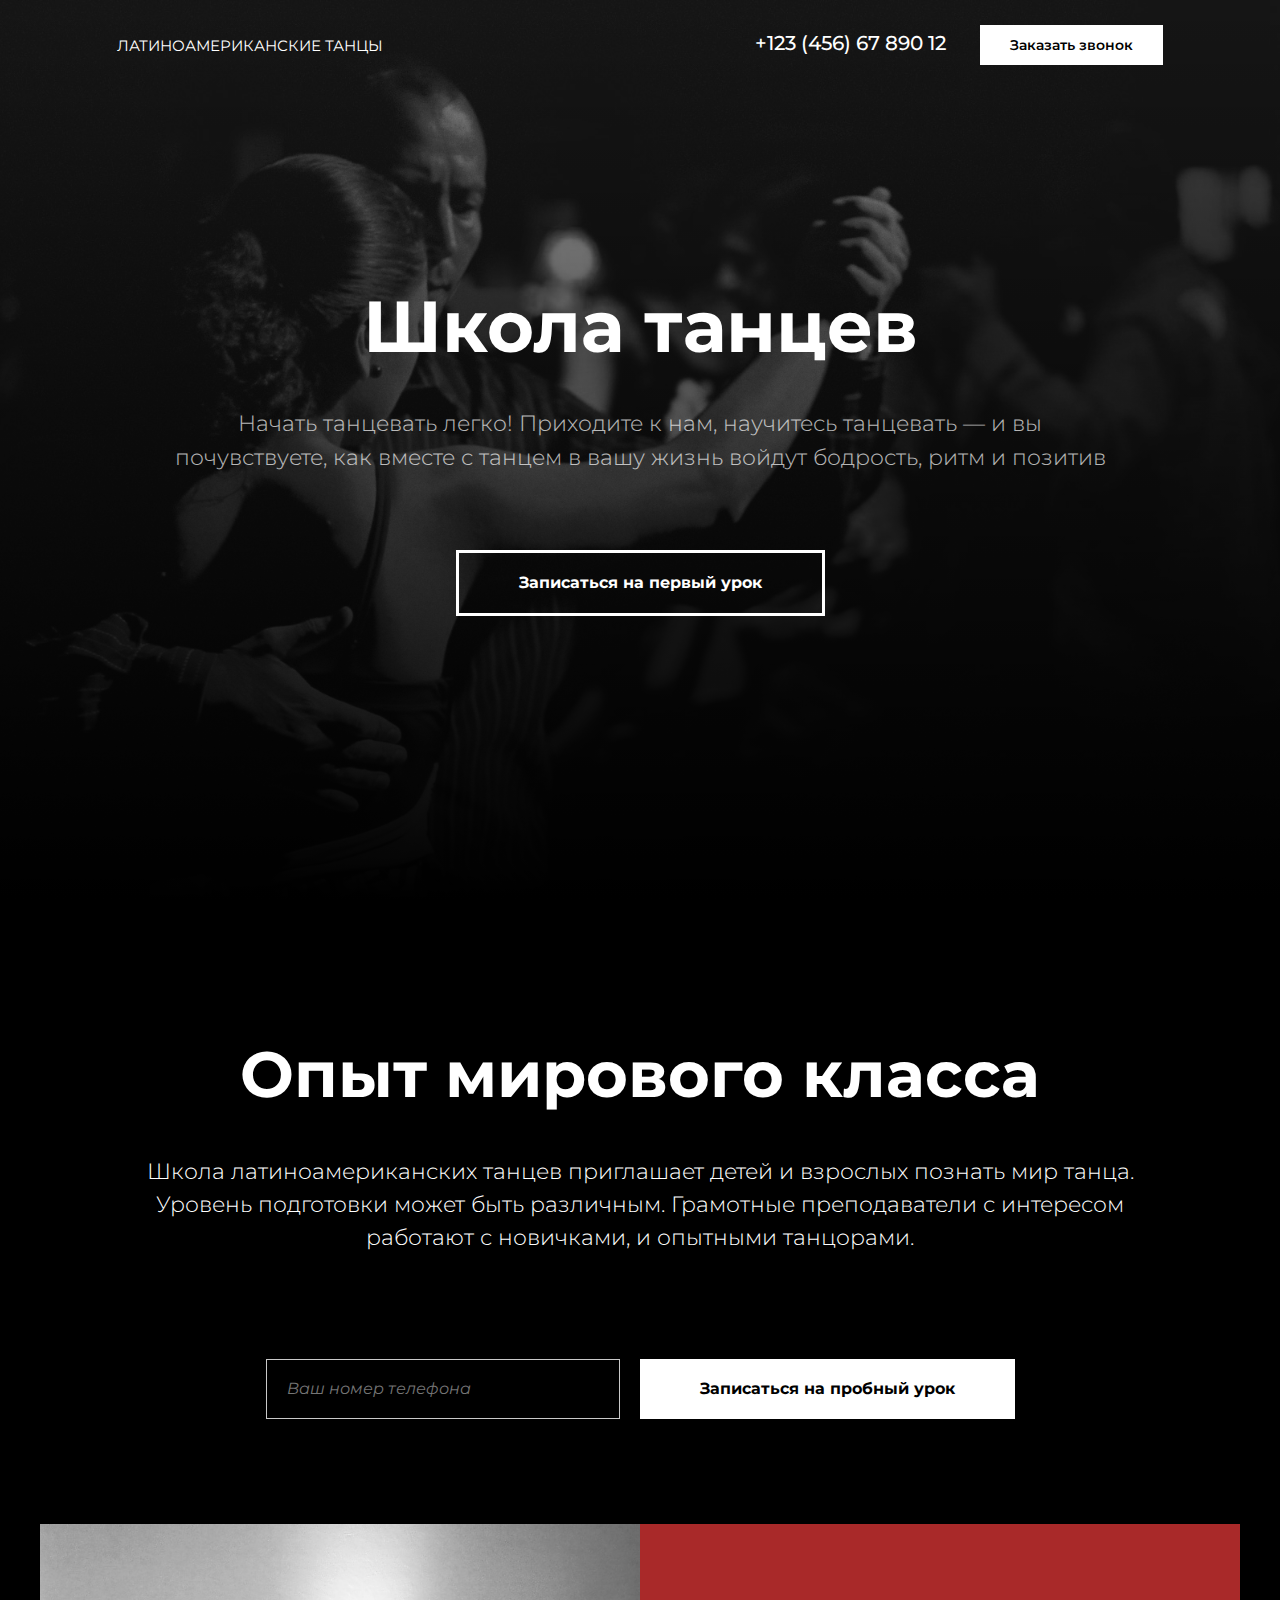
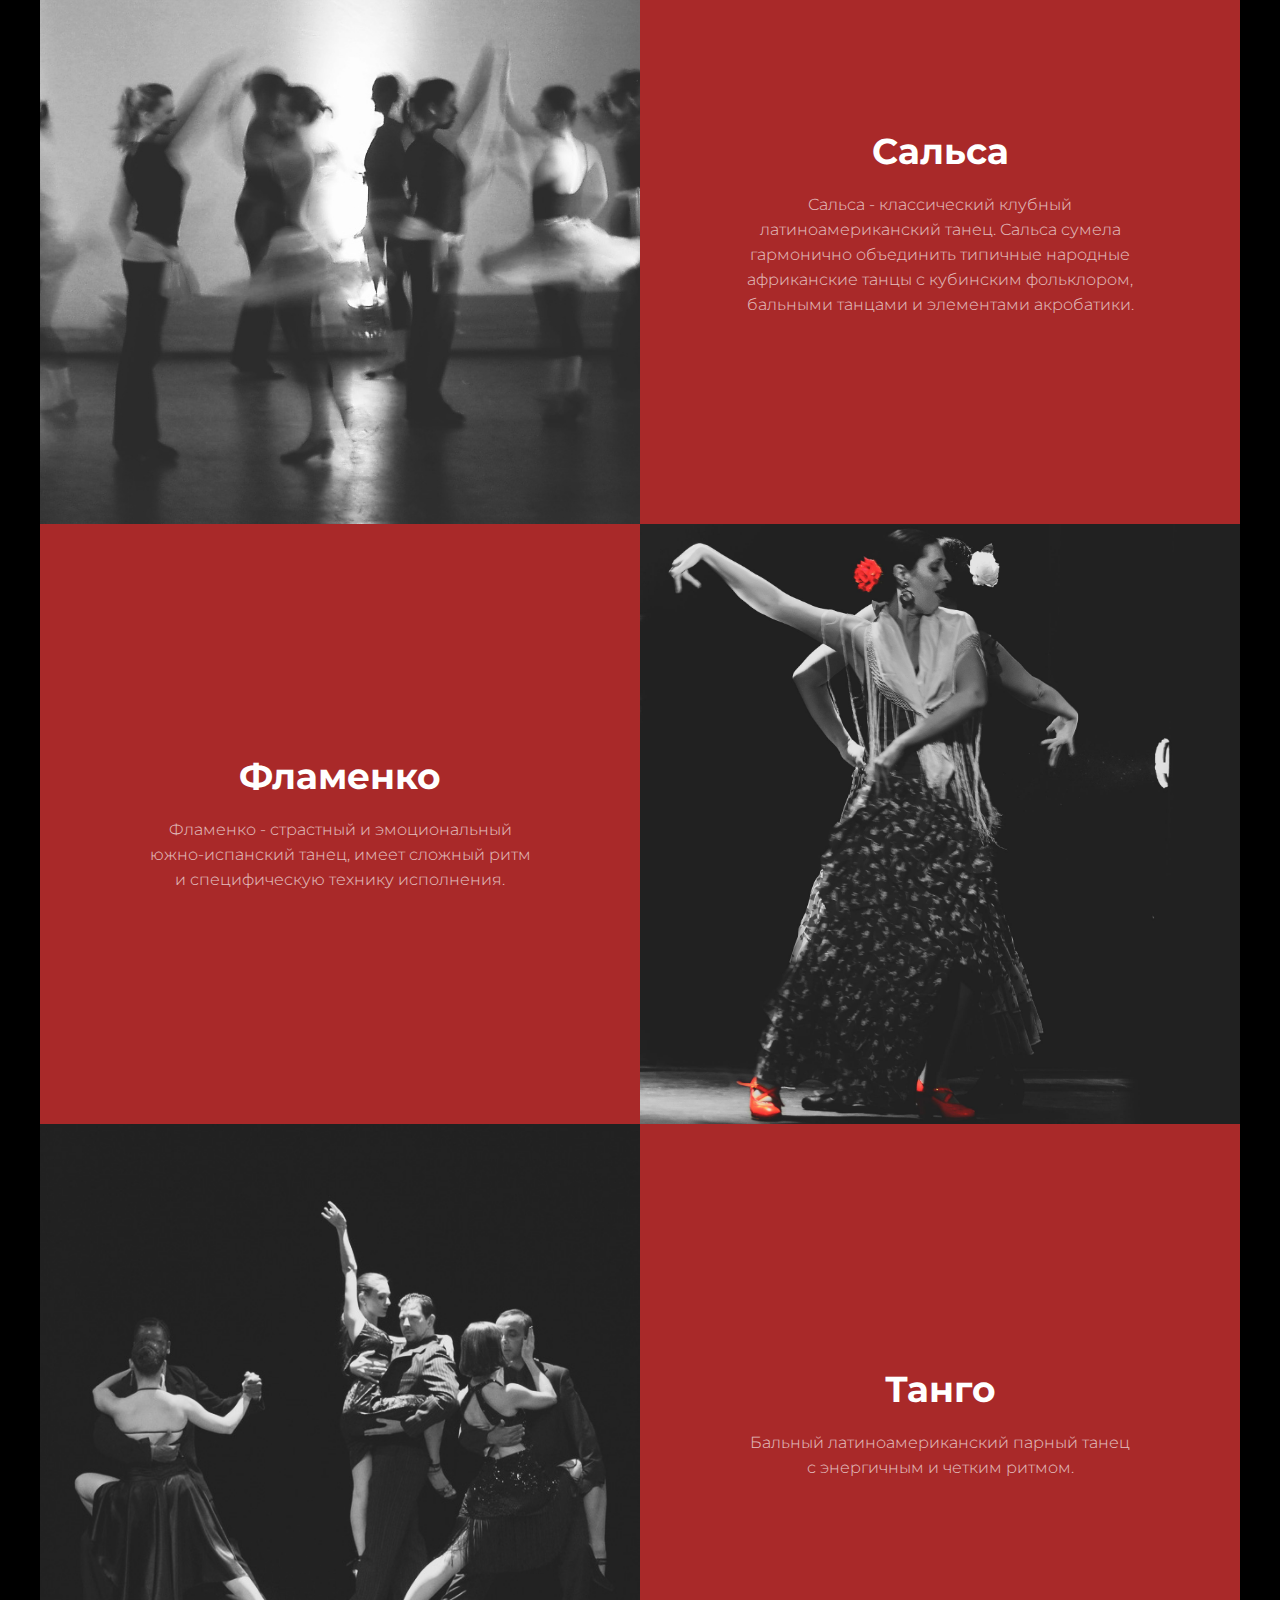
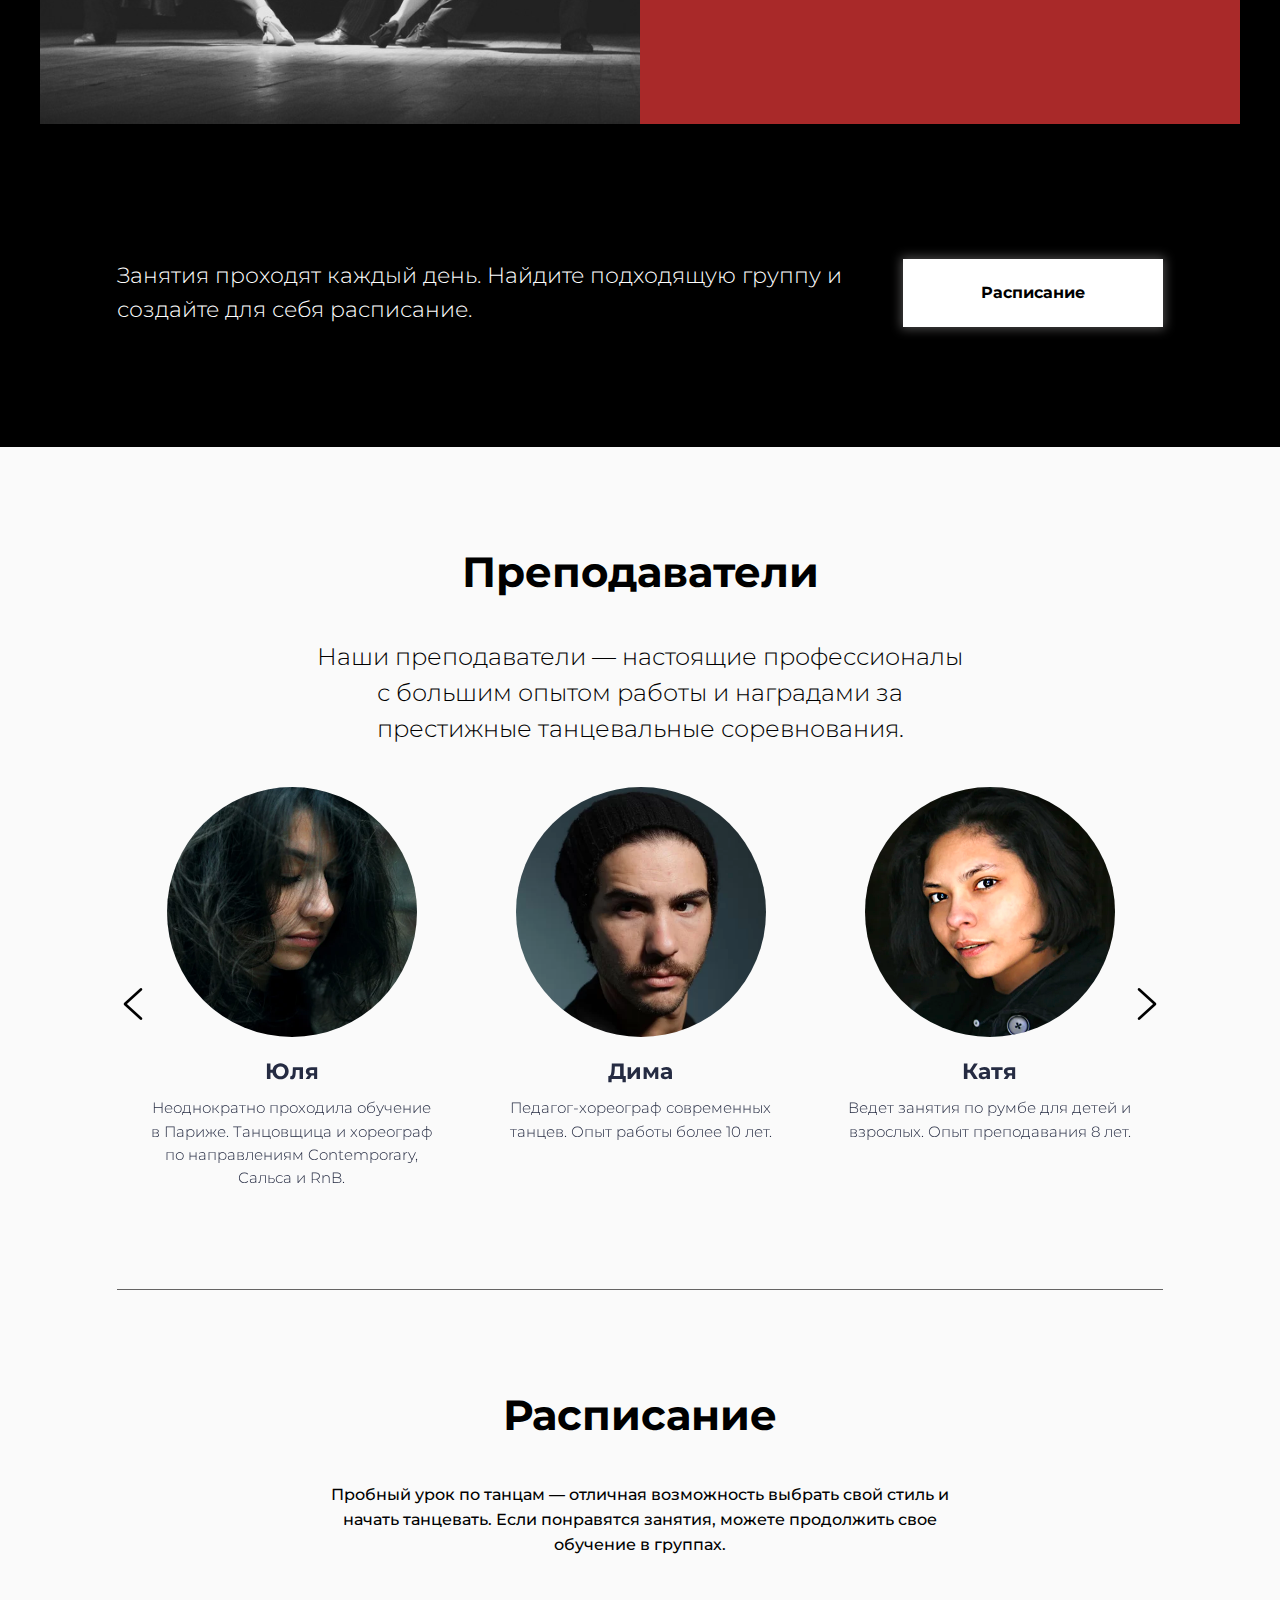
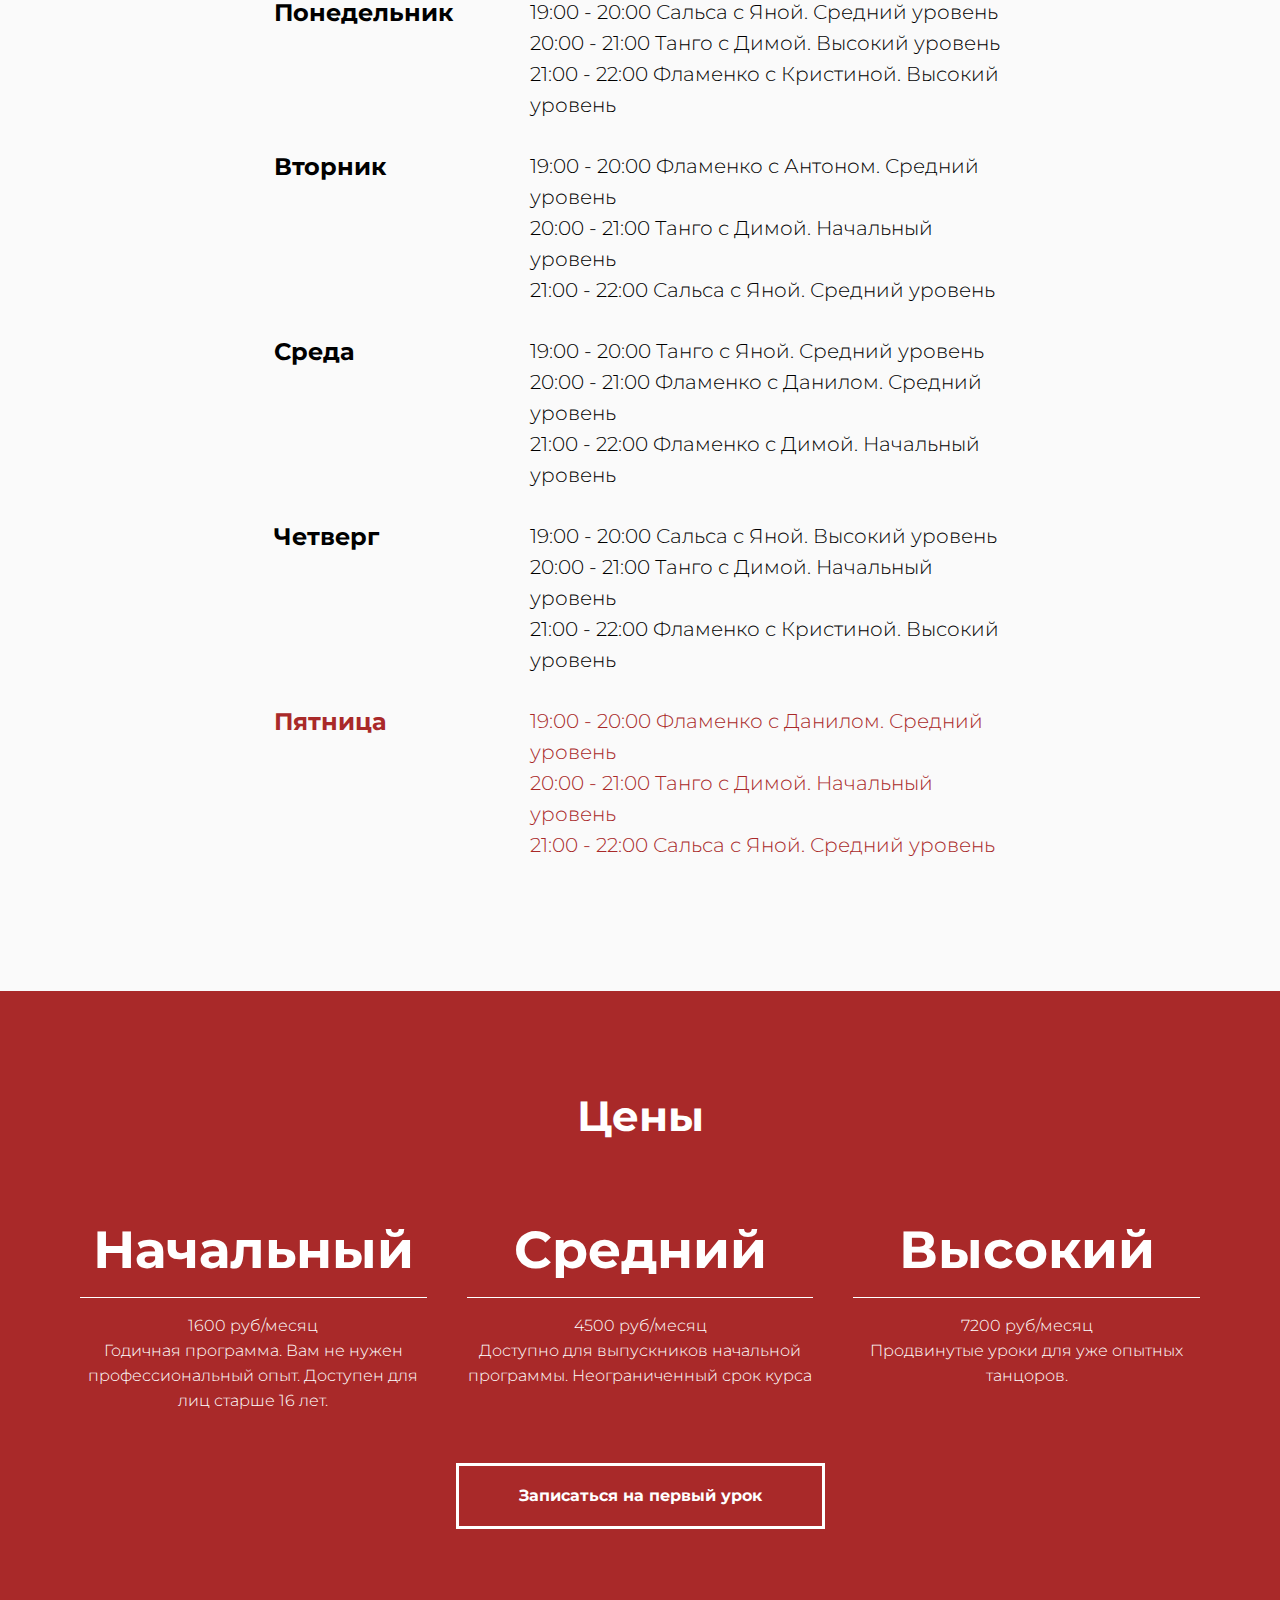
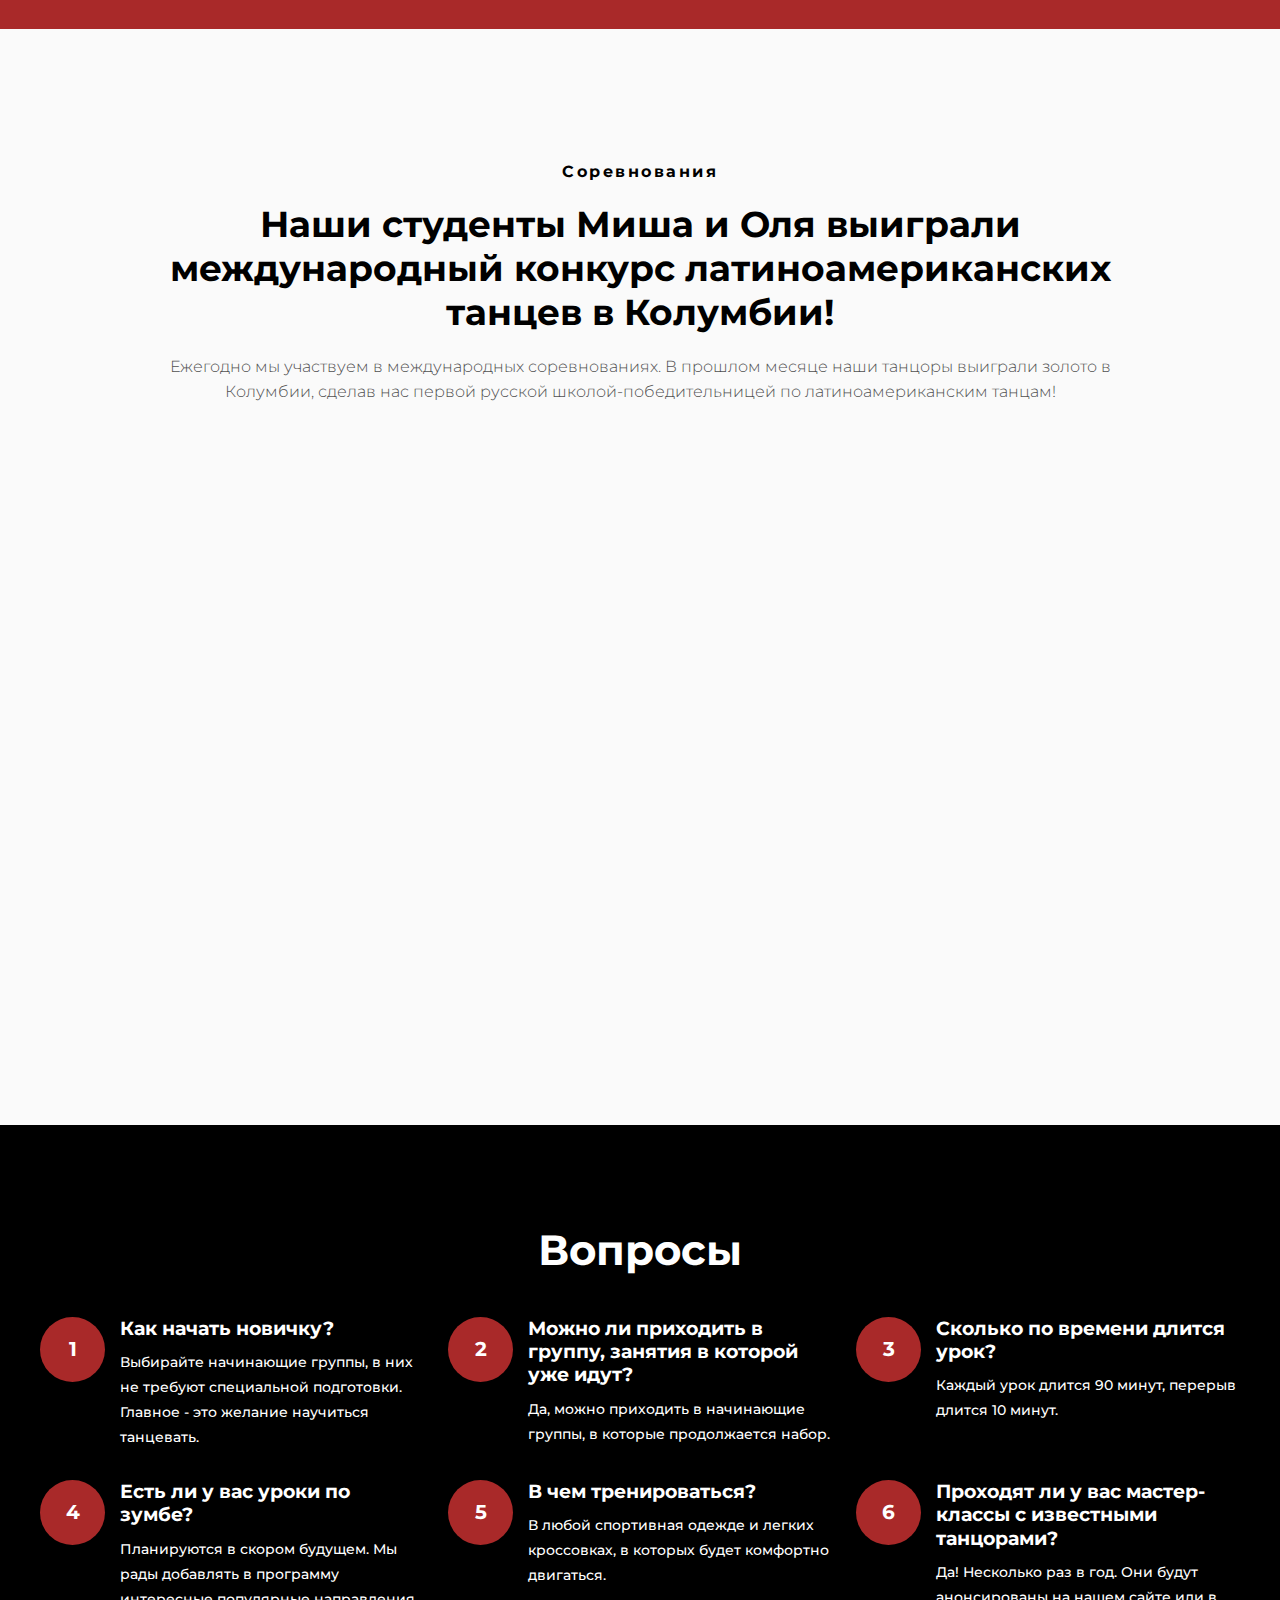
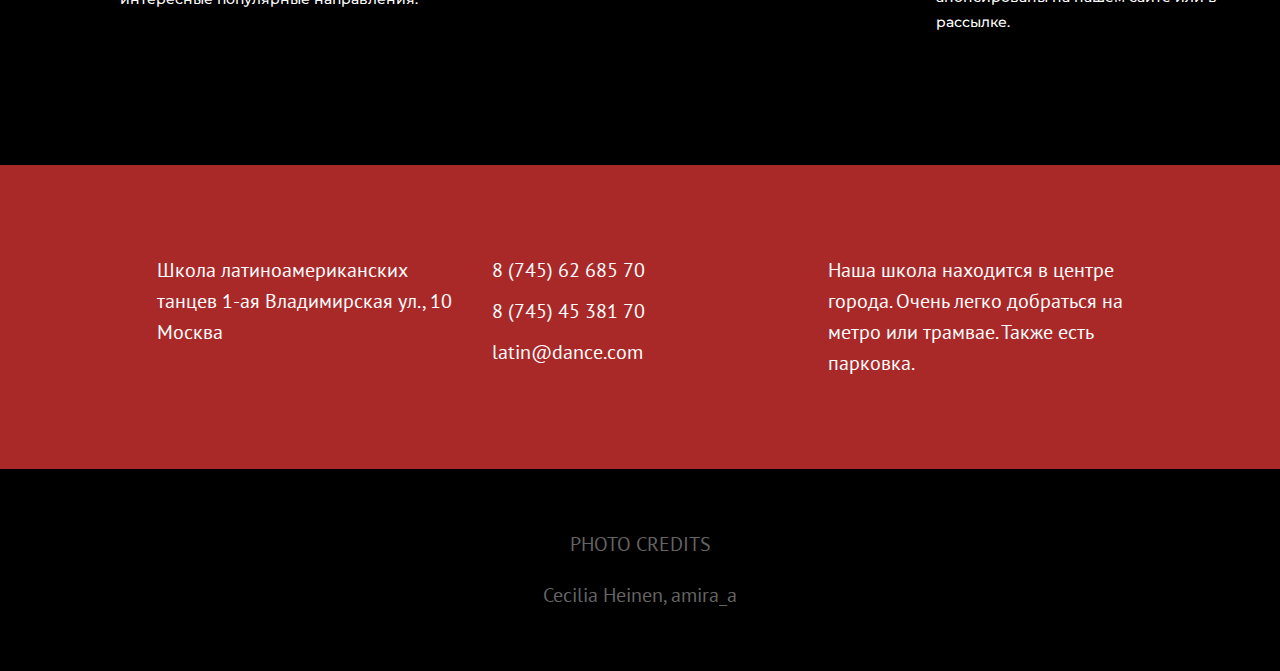
==== commit cae40817: "20.07" ====
--- a/html/index.html
+++ b/html/index.html
@@ -26,7 +26,7 @@
                     </div>
                 </div>
             </header>
-            <div class="showcase__screen">
+            <div class="showcase__screen" id="showcase__screen">
                 <div class="showcase__image ibg">
                     <img src="/img/bacground.jpg" alt="showcase">
                 </div>
@@ -36,6 +36,18 @@
                     <a href="#" class="showcase__btn">Записаться на первый урок</a>
                 </div>
             </div>
+            <!-- <div class="modal">
+                <div class="modal__dialog">
+                    <div class="modal__content">
+                        <form class="form">
+                            <input type="text">
+                            <input type="text">
+                            <textarea name="" id="" cols="30" rows="10"></textarea>
+                        </form>
+                        <div class="modal-close" data-close><p>&times;</p></div>
+                    </div>
+                </div>
+            </div> -->
             <div class="content">
                 <div class="invite">
                     <div class="container">
@@ -97,8 +109,7 @@
                 <div class="schedule">
                     <div class="schedule__container container">
                         <div class="schedule__label">Занятия проходят каждый день. Найдите подходящую группу и создайте для себя расписание.</div>
-                        <a href="#" class="schedule__btn">Расписание</a> 
-                        <!-- Якорь добавить -->
+                        <a href="#timetable" class="schedule__btn">Расписание</a> 
                     </div>
                 </div>
                 <div class="teachers">
@@ -181,7 +192,7 @@
                         <div class="line"></div>
                     </div>
                 </div>
-                <div class="timetable">
+                <div class="timetable" id="timetable">
                     <div class="container">
                         <div class="timetable__title">
                             Расписание
@@ -286,14 +297,23 @@
                                 </div>
                             </div>
                         </div>
-                        <a href="#" class="showcase__btn">Записаться на первый урок</a>
-                    </div>
-                </div>
-                <div class="video">
-                    dasdsa
+                        <a href="#showcase__screen" class="showcase__btn">Записаться на первый урок</a>
+                    </div>
+                </div>
+                <div class="competitions">
+                    <div class="competitions__container container">
+                        <div class="competitions__text">
+                            <div class="competitions__label">Соревнования</div>
+                            <h1 class="competitions__title title">Наши студенты Миша и Оля выиграли международный конкурс латиноамериканских танцев в Колумбии!</h1>
+                            <div class="sub-titile competitions__sub-title">Ежегодно мы участвуем в международных соревнованиях. В прошлом месяце наши танцоры выиграли золото в Колумбии, сделав нас первой русской школой-победительницей по латиноамериканским танцам!</div>
+                        </div>
+                        <div class="competitions__video video ibg">
+                            <iframe width="956" height="538" src="https://www.youtube.com/embed/OJpIpqtkRGA" title="Paso Doble I WDC World Professional Latin 2019" frameborder="0" allow="accelerometer; autoplay; clipboard-write; encrypted-media; gyroscope; picture-in-picture" allowfullscreen></iframe>
+                        </div>
+                    </div>
                 </div>
                 <div class="questions">
-                    <div class="container">
+                    <div class="questions__container container">
                         <div class="questions__title">
                             Вопросы
                         </div>
@@ -383,9 +403,37 @@
                         </div>
                     </div>
                 </div>
+                <!-- !Сделать блок -->
+                <div class="reviews">
+                    <div class="container">
+
+                    </div>
+                </div>
+                <!-- !-->
+                <div class="adress">
+                    <div class="container">
+                        <div class="adress__row">
+                            <div class="adress__column">Школа латиноамериканских танцев
+                                1-ая Владимирская ул., 10
+                                Москва</div>
+                            <div class="adress__column adress-contacts">
+                                <a href="tel:87456268570" class="adress-contacts__link">8 (745) 62 685 70</a>
+                                <a href="tel:87454538170" class="adress-contacts__link">8 (745) 45 381 70</a>
+                                <a href="mailto:latin@dance.com" class="adress-contacts__link">latin@dance.com</a>
+                            </div>
+                            <div class="adress__column">Наша школа находится в центре города. Очень легко добраться на метро или трамвае. Также есть парковка.</div>
+                        </div>
+                    </div>
+                </div>
+                <div class="map">
+                    <div class="map__container">
+                        <script type="text/javascript" charset="utf-8" async src="https://api-maps.yandex.ru/services/constructor/1.0/js/?um=constructor%3A49aec45ea57ff953327ea7cea992542dc9bf08b56ddc1daef74320398f38d279&amp;width=100%&amp;height=375&amp;lang=ru_RU&amp;scroll=true"></script>
+                    </div>
+                </div>
             </div>
             <footer class="footer">
-    dsadas
+                <div class="footer__title">PHOTO CREDITS</div>
+                <div class="footer__sub-title">Cecilia Heinen, amira_a</div>
             </footer>
         </div>
     </div>
--- a/css/style.css
+++ b/css/style.css
@@ -1,5 +1,6 @@
 @charset "UTF-8";
 @import url("https://fonts.googleapis.com/css2?family=Montserrat:wght@400;500;600;700;800&display=swap");
+@import url("https://fonts.googleapis.com/css2?family=PT+Sans&display=swap");
 * {
   padding: 0;
   margin: 0;
@@ -7,6 +8,7 @@
 }
 
 *, *:before, *:after {
+  -webkit-box-sizing: border-box;
   box-sizing: border-box;
 }
 
@@ -71,26 +73,18 @@
   font-weight: inherit;
 }
 
-/* Слайдер */
-/* Слайдер запущен */
-/* Слайдер с точками */
-/* Ограничивающая оболочка */
 .slick-list {
   overflow: hidden;
 }
 
 /* Лента слайдов */
-.slick-track {
-  display: flex;
-}
-
-/* Слайд */
-/* Слайд активный (показывается) */
-/* Слайд основной */
-/* Слайд по центру */
-/* Клонированный слайд */
-/* Стрелка */
-.slick-arrow {
+.teachers-slider .slick-track {
+  display: -webkit-box;
+  display: -ms-flexbox;
+  display: flex;
+}
+
+.teachers-slider .slick-arrow {
   position: absolute;
   top: 50%;
   z-index: 10;
@@ -100,22 +94,19 @@
 }
 
 /* Стрелка влево */
-.slick-arrow.slick-prev {
+.teachers-slider .slick-arrow.slick-prev {
   left: 0;
   background: url("../../img/slider/right.png") 0 0/100% no-repeat;
-  transform: rotate(180deg);
+  -webkit-transform: rotate(180deg);
+          transform: rotate(180deg);
 }
 
 /* Стрелка вправо */
-.slick-arrow.slick-next {
+.teachers-slider .slick-arrow.slick-next {
   right: 0;
   background: url("../../img/slider/right.png") 0 0/100% no-repeat;
 }
 
-/* Стрелка не активная */
-/* Точки (булиты) */
-/* Активная точка */
-/* Элемент точки */
 body {
   height: 100%;
   font-family: "Montserrat", sans-serif;
@@ -132,15 +123,21 @@
   overflow: hidden;
   min-height: 100%;
   min-width: 100%;
-  display: flex;
-  flex-direction: column;
+  display: -webkit-box;
+  display: -ms-flexbox;
+  display: flex;
+  -webkit-box-orient: vertical;
+  -webkit-box-direction: normal;
+      -ms-flex-direction: column;
+          flex-direction: column;
 }
 
 .container {
   max-width: 1046px;
   margin: 0 auto;
   padding: 0 15px;
-  box-sizing: content-box;
+  -webkit-box-sizing: content-box;
+          box-sizing: content-box;
 }
 
 .ibg {
@@ -156,11 +153,19 @@
      object-fit: cover;
 }
 
+input:focus::-webkit-input-placeholder {
+  color: transparent;
+}
+
 input:focus::-moz-placeholder {
   color: transparent;
 }
 
 input:focus:-ms-input-placeholder {
+  color: transparent;
+}
+
+input:focus::-ms-input-placeholder {
   color: transparent;
 }
 
@@ -183,9 +188,15 @@
 }
 .header .header__container {
   height: 90px;
-  display: flex;
-  align-items: center;
-  justify-content: space-between;
+  display: -webkit-box;
+  display: -ms-flexbox;
+  display: flex;
+  -webkit-box-align: center;
+      -ms-flex-align: center;
+          align-items: center;
+  -webkit-box-pack: justify;
+      -ms-flex-pack: justify;
+          justify-content: space-between;
 }
 @media (max-width: 600px) {
   .header .header__container {
@@ -194,9 +205,15 @@
 }
 .header .header__container .header__row {
   width: 100%;
-  display: flex;
-  align-items: center;
-  justify-content: space-between;
+  display: -webkit-box;
+  display: -ms-flexbox;
+  display: flex;
+  -webkit-box-align: center;
+      -ms-flex-align: center;
+          align-items: center;
+  -webkit-box-pack: justify;
+      -ms-flex-pack: justify;
+          justify-content: space-between;
 }
 @media (max-width: 767px) {
   .header .header__container .header__row {
@@ -206,14 +223,23 @@
     height: 100%;
     top: 0;
     left: 0;
-    justify-content: flex-start;
-    flex-direction: column;
+    -webkit-box-pack: start;
+        -ms-flex-pack: start;
+            justify-content: flex-start;
+    -webkit-box-orient: vertical;
+    -webkit-box-direction: normal;
+        -ms-flex-direction: column;
+            flex-direction: column;
     padding-top: 100px;
-    transform: translateY(-100%);
+    -webkit-transform: translateY(-100%);
+            transform: translateY(-100%);
+    -webkit-transition: all ease 0.5s;
     transition: all ease 0.5s;
   }
   .header .header__container .header__row.active {
-    transform: translate(0);
+    -webkit-transform: translate(0);
+            transform: translate(0);
+    -webkit-transition: all ease 0.5s;
     transition: all ease 0.5s;
   }
   .header .header__container .header__row > *:not(:last-child) {
@@ -240,9 +266,16 @@
 }
 @media (max-width: 767px) {
   .header .header__container .header__row .header__links {
+    display: -webkit-box;
+    display: -ms-flexbox;
     display: flex;
-    flex-direction: column;
-    justify-content: center;
+    -webkit-box-orient: vertical;
+    -webkit-box-direction: normal;
+        -ms-flex-direction: column;
+            flex-direction: column;
+    -webkit-box-pack: center;
+        -ms-flex-pack: center;
+            justify-content: center;
   }
   .header .header__container .header__row .header__links > *:not(:last-child) {
     margin-bottom: 40px;
@@ -260,21 +293,31 @@
   }
 }
 .header .header__container .header__row .header__btn {
+  display: -webkit-inline-box;
+  display: -ms-inline-flexbox;
   display: inline-flex;
-  justify-content: center;
-  align-items: center;
+  -webkit-box-pack: center;
+      -ms-flex-pack: center;
+          justify-content: center;
+  -webkit-box-align: center;
+      -ms-flex-align: center;
+          align-items: center;
   background-color: white;
   color: #000000;
   min-height: 40px;
   font-size: 14px;
   font-weight: 600;
   padding: 0px 30px;
+  -webkit-transition: all ease 0.5s;
   transition: all ease 0.5s;
 }
 .header .header__container .header__row .header__btn:hover {
+  -webkit-transition: all ease 0.5s;
   transition: all ease 0.5s;
-  box-shadow: 5px 5px 7px 1px rgb(90, 89, 89);
-  transform: scale(1.1);
+  -webkit-box-shadow: 5px 5px 7px 1px rgb(90, 89, 89);
+          box-shadow: 5px 5px 7px 1px rgb(90, 89, 89);
+  -webkit-transform: scale(1.1);
+          transform: scale(1.1);
 }
 @media (max-width: 767px) {
   .header .header__container .burger {
@@ -288,6 +331,7 @@
     z-index: 5;
   }
   .header .header__container .burger span {
+    -webkit-transition: all ease 0.4s;
     transition: all ease 0.4s;
     top: 8px;
     left: 0px;
@@ -304,18 +348,22 @@
     bottom: 0px;
   }
   .header .header__container .burger.active {
+    -webkit-transition: all ease 0.4s;
     transition: all ease 0.4s;
   }
   .header .header__container .burger.active span {
     background-color: white;
-    transform: scale(0);
+    -webkit-transform: scale(0);
+            transform: scale(0);
   }
   .header .header__container .burger.active span:first-child {
-    transform: rotate(-45deg);
+    -webkit-transform: rotate(-45deg);
+            transform: rotate(-45deg);
     top: 8px;
   }
   .header .header__container .burger.active span:last-child {
-    transform: rotate(45deg);
+    -webkit-transform: rotate(45deg);
+            transform: rotate(45deg);
     bottom: 8px;
   }
 }
@@ -331,16 +379,32 @@
   height: 100%;
   top: 0;
   left: 0;
-  display: flex;
-  flex-direction: column;
+  display: -webkit-box;
+  display: -ms-flexbox;
+  display: flex;
+  -webkit-box-orient: vertical;
+  -webkit-box-direction: normal;
+      -ms-flex-direction: column;
+          flex-direction: column;
 }
 
 .showcase__screen {
-  display: flex;
-  flex-direction: column;
-  justify-content: center;
-  align-items: center;
-  flex: 1 0 100%;
+  display: -webkit-box;
+  display: -ms-flexbox;
+  display: flex;
+  -webkit-box-orient: vertical;
+  -webkit-box-direction: normal;
+      -ms-flex-direction: column;
+          flex-direction: column;
+  -webkit-box-pack: center;
+      -ms-flex-pack: center;
+          justify-content: center;
+  -webkit-box-align: center;
+      -ms-flex-align: center;
+          align-items: center;
+  -webkit-box-flex: 1;
+      -ms-flex: 1 0 100%;
+          flex: 1 0 100%;
   position: relative;
 }
 .showcase__screen .showcase__image {
@@ -374,6 +438,7 @@
   top: 0;
   left: 0;
   z-index: 3;
+  background: -webkit-gradient(linear, left bottom, left top, from(#000000), to(transparent));
   background: linear-gradient(to top, #000000, transparent);
 }
 
@@ -433,8 +498,12 @@
   }
 }
 .invite__form {
-  display: flex;
-  justify-content: center;
+  display: -webkit-box;
+  display: -ms-flexbox;
+  display: flex;
+  -webkit-box-pack: center;
+      -ms-flex-pack: center;
+          justify-content: center;
 }
 @media (max-width: 767px) {
   .invite__form {
@@ -442,7 +511,9 @@
   }
 }
 .invite__input {
-  flex: 0 0 374px;
+  -webkit-box-flex: 0;
+      -ms-flex: 0 0 374px;
+          flex: 0 0 374px;
   padding-right: 20px;
 }
 @media (max-width: 767px) {
@@ -468,7 +539,9 @@
   font-style: normal;
 }
 .invite__button {
-  flex: 0 0 375px;
+  -webkit-box-flex: 0;
+      -ms-flex: 0 0 375px;
+          flex: 0 0 375px;
 }
 .invite__btn {
   width: 100%;
@@ -479,11 +552,14 @@
   padding-left: 60px;
   padding-right: 60px;
   font-weight: 700;
+  -webkit-transition: all ease 0.8s;
   transition: all ease 0.8s;
 }
 .invite__btn:hover {
   background-color: #c9c9c9;
-  transform: scale(0.98);
+  -webkit-transform: scale(0.98);
+          transform: scale(0.98);
+  -webkit-transition: all ease 0.8s;
   transition: all ease 0.8s;
 }
 
@@ -492,10 +568,19 @@
   margin: auto auto;
   width: 960px;
   position: relative;
-  display: flex;
-  flex-direction: column;
-  justify-content: center;
-  align-items: center;
+  display: -webkit-box;
+  display: -ms-flexbox;
+  display: flex;
+  -webkit-box-orient: vertical;
+  -webkit-box-direction: normal;
+      -ms-flex-direction: column;
+          flex-direction: column;
+  -webkit-box-pack: center;
+      -ms-flex-pack: center;
+          justify-content: center;
+  -webkit-box-align: center;
+      -ms-flex-align: center;
+          align-items: center;
 }
 @media (max-width: 1024px) {
   .showcase__text {
@@ -506,7 +591,9 @@
   .showcase__text {
     width: 100%;
     padding: 0 30px;
-    justify-content: flex-end;
+    -webkit-box-pack: end;
+        -ms-flex-pack: end;
+            justify-content: flex-end;
     padding: 100px 15px;
   }
 }
@@ -564,6 +651,7 @@
   font-size: 16px;
   padding-left: 60px;
   padding-right: 60px;
+  -webkit-transition: all ease 0.5s;
   transition: all ease 0.5s;
 }
 @media (max-width: 400px) {
@@ -577,6 +665,7 @@
 .showcase__btn:hover {
   border: 3px solid #a92929;
   color: #a92929;
+  -webkit-transition: all ease 0.5s;
   transition: all ease 0.5s;
 }
 
@@ -585,11 +674,16 @@
   background-color: black;
 }
 .types-of-dance .types__item {
+  display: -webkit-box;
+  display: -ms-flexbox;
   display: flex;
 }
 @media (max-width: 850px) {
   .types-of-dance .types__item {
-    flex-direction: column;
+    -webkit-box-orient: vertical;
+    -webkit-box-direction: normal;
+        -ms-flex-direction: column;
+            flex-direction: column;
   }
 }
 .types-of-dance .container {
@@ -610,17 +704,32 @@
   background-color: #a92929;
 }
 .item:nth-child(2) .item__column:first-child {
-  order: 2;
+  -webkit-box-ordinal-group: 3;
+      -ms-flex-order: 2;
+          order: 2;
 }
 .item:nth-child(2) .item__column:last-child {
-  order: 1;
+  -webkit-box-ordinal-group: 2;
+      -ms-flex-order: 1;
+          order: 1;
 }
 .item__column {
-  flex: 0 1 50%;
-  display: flex;
-  flex-direction: column;
-  justify-content: center;
-  align-items: center;
+  -webkit-box-flex: 0;
+      -ms-flex: 0 1 50%;
+          flex: 0 1 50%;
+  display: -webkit-box;
+  display: -ms-flexbox;
+  display: flex;
+  -webkit-box-orient: vertical;
+  -webkit-box-direction: normal;
+      -ms-flex-direction: column;
+          flex-direction: column;
+  -webkit-box-pack: center;
+      -ms-flex-pack: center;
+          justify-content: center;
+  -webkit-box-align: center;
+      -ms-flex-align: center;
+          align-items: center;
 }
 .item__image {
   padding-bottom: 100%;
@@ -678,20 +787,35 @@
 }
 .schedule__container {
   padding: 105px 15px 120px;
+  display: -webkit-box;
+  display: -ms-flexbox;
   display: flex;
 }
 @media (max-width: 968px) {
   .schedule__container {
-    flex-direction: column;
+    -webkit-box-orient: vertical;
+    -webkit-box-direction: normal;
+        -ms-flex-direction: column;
+            flex-direction: column;
     padding: 40px 15px 80px;
-    justify-content: center;
-    align-items: center;
+    -webkit-box-pack: center;
+        -ms-flex-pack: center;
+            justify-content: center;
+    -webkit-box-align: center;
+        -ms-flex-align: center;
+            align-items: center;
   }
 }
 .schedule__label {
-  flex: 1 1 auto;
-  display: flex;
-  justify-content: center;
+  -webkit-box-flex: 1;
+      -ms-flex: 1 1 auto;
+          flex: 1 1 auto;
+  display: -webkit-box;
+  display: -ms-flexbox;
+  display: flex;
+  -webkit-box-pack: center;
+      -ms-flex-pack: center;
+          justify-content: center;
   font-weight: 300;
   line-height: 1.55;
   font-size: 22px;
@@ -710,14 +834,23 @@
   }
 }
 .schedule__btn {
-  box-shadow: 0 0 10px 2px #4c4b4b;
-  flex: 0 0 260px;
+  -webkit-box-shadow: 0 0 10px 2px #4c4b4b;
+          box-shadow: 0 0 10px 2px #4c4b4b;
+  -webkit-box-flex: 0;
+      -ms-flex: 0 0 260px;
+          flex: 0 0 260px;
   margin-left: 40px;
   display: inline-block;
   font-weight: bold;
-  display: flex;
-  justify-content: center;
-  align-items: center;
+  display: -webkit-box;
+  display: -ms-flexbox;
+  display: flex;
+  -webkit-box-pack: center;
+      -ms-flex-pack: center;
+          justify-content: center;
+  -webkit-box-align: center;
+      -ms-flex-align: center;
+          align-items: center;
   color: #000000;
   border: 0px solid #ffffff;
   background-color: #ffffff;
@@ -725,18 +858,23 @@
   font-size: 16px;
   padding-left: 60px;
   padding-right: 60px;
+  -webkit-transition: all ease 0.8s;
   transition: all ease 0.8s;
 }
 @media (max-width: 968px) {
   .schedule__btn {
     max-width: 260px;
-    flex: 0 0 60px;
+    -webkit-box-flex: 0;
+        -ms-flex: 0 0 60px;
+            flex: 0 0 60px;
     margin-left: 0;
   }
 }
 .schedule__btn:hover {
   background-color: #c9c9c9;
-  transform: scale(0.98);
+  -webkit-transform: scale(0.98);
+          transform: scale(0.98);
+  -webkit-transition: all ease 0.8s;
   transition: all ease 0.8s;
 }
 
@@ -754,9 +892,9 @@
   color: #000000;
   margin-bottom: 40px;
 }
-@media (max-width: 375px) {
+@media (max-width: 500px) {
   .teachers__title {
-    font-size: 38px;
+    font-size: 30px;
     margin-bottom: 20px;
   }
 }
@@ -774,14 +912,15 @@
     margin-bottom: 60px;
   }
 }
-@media (max-width: 425px) {
+@media (max-width: 500px) {
   .teachers__subtitle {
+    font-size: 20px;
     margin: 0px 0px 60px 0px;
   }
 }
 @media (max-width: 375px) {
   .teachers__subtitle {
-    font-size: 22px;
+    font-size: 18px;
     margin: 0px 0px 40px 0px;
   }
 }
@@ -791,12 +930,19 @@
   margin-bottom: 100px;
 }
 .teachers-slider__col {
-  display: flex;
-  flex-direction: column;
+  display: -webkit-box;
+  display: -ms-flexbox;
+  display: flex;
+  -webkit-box-orient: vertical;
+  -webkit-box-direction: normal;
+      -ms-flex-direction: column;
+          flex-direction: column;
 }
 
 .col__image {
-  flex: 0 1 250px;
+  -webkit-box-flex: 0;
+      -ms-flex: 0 1 250px;
+          flex: 0 1 250px;
   margin-bottom: 20px;
 }
 .col__image img {
@@ -840,10 +986,10 @@
   text-align: center;
   margin-bottom: 40px;
 }
-@media (max-width: 375px) {
+@media (max-width: 500px) {
   .timetable__title {
-    font-size: 38px;
-    margin-bottom: 20px;
+    font-size: 30px;
+    margin: 0px 0px 40px 0px;
   }
 }
 .timetable__subtitle {
@@ -861,37 +1007,58 @@
     margin-bottom: 60px;
   }
 }
-@media (max-width: 425px) {
+@media (max-width: 500px) {
   .timetable__subtitle {
+    font-size: 20px;
     margin: 0px 0px 60px 0px;
   }
 }
 @media (max-width: 375px) {
   .timetable__subtitle {
-    font-size: 22px;
+    font-size: 18px;
     margin: 0px 0px 40px 0px;
   }
 }
 .timetable__week {
-  display: flex;
-  flex-direction: column;
-  justify-content: center;
-  align-items: center;
+  display: -webkit-box;
+  display: -ms-flexbox;
+  display: flex;
+  -webkit-box-orient: vertical;
+  -webkit-box-direction: normal;
+      -ms-flex-direction: column;
+          flex-direction: column;
+  -webkit-box-pack: center;
+      -ms-flex-pack: center;
+          justify-content: center;
+  -webkit-box-align: center;
+      -ms-flex-align: center;
+          align-items: center;
 }
 
 .day {
   width: 70%;
+  display: -webkit-box;
+  display: -ms-flexbox;
   display: flex;
   margin-bottom: 30px;
 }
 .day__name {
-  flex: 0 1 35%;
+  -webkit-box-flex: 0;
+      -ms-flex: 0 1 35%;
+          flex: 0 1 35%;
   font-size: 24px;
   line-height: 1.35;
   font-weight: 700;
 }
+@media (max-width: 990px) {
+  .day__name {
+    margin-bottom: 10px;
+  }
+}
 .day__time {
-  flex: 0 1 65%;
+  -webkit-box-flex: 0;
+      -ms-flex: 0 1 65%;
+          flex: 0 1 65%;
   font-size: 20px;
   line-height: 1.55;
   font-weight: 300;
@@ -904,7 +1071,10 @@
 }
 @media (max-width: 900px) {
   .day {
-    flex-direction: column;
+    -webkit-box-orient: vertical;
+    -webkit-box-direction: normal;
+        -ms-flex-direction: column;
+            flex-direction: column;
   }
 }
 
@@ -925,28 +1095,58 @@
   text-align: center;
   margin-bottom: 60px;
 }
+.price .container {
+  max-width: 1200px;
+}
 
 .price-row {
-  display: flex;
-  justify-content: space-between;
-  margin-bottom: 50px;
+  display: -webkit-box;
+  display: -ms-flexbox;
+  display: flex;
+  -webkit-box-pack: justify;
+      -ms-flex-pack: justify;
+          justify-content: space-between;
+  margin: 0 20px 50px;
+}
+@media (max-width: 1000px) {
+  .price-row {
+    margin: 0 0 50px;
+  }
 }
 .price-row__col {
   text-align: center;
-  width: 31%;
-  display: flex;
-  flex-direction: column;
+  -webkit-box-flex: 0;
+      -ms-flex: 0 0 33.333%;
+          flex: 0 0 33.333%;
+  padding: 0 20px;
+  display: -webkit-box;
+  display: -ms-flexbox;
+  display: flex;
+  -webkit-box-orient: vertical;
+  -webkit-box-direction: normal;
+      -ms-flex-direction: column;
+          flex-direction: column;
 }
 @media (max-width: 1000px) {
   .price-row__col {
-    flex: 0 1 100%;
+    padding: 0 0;
+  }
+}
+@media (max-width: 1000px) {
+  .price-row__col {
+    -webkit-box-flex: 0;
+        -ms-flex: 0 1 100%;
+            flex: 0 1 100%;
     width: 100%;
     margin-bottom: 30px;
   }
 }
 @media (max-width: 1000px) {
   .price-row {
-    flex-direction: column;
+    -webkit-box-orient: vertical;
+    -webkit-box-direction: normal;
+        -ms-flex-direction: column;
+            flex-direction: column;
   }
 }
 
@@ -1012,6 +1212,9 @@
   color: #ffffff;
   padding: 100px 0px;
 }
+.questions__container {
+  max-width: 1200px;
+}
 .questions__title {
   font-size: 42px;
   line-height: 1.23;
@@ -1021,17 +1224,29 @@
   margin-bottom: 40px;
 }
 .questions__list {
-  display: flex;
-  flex-direction: column;
+  display: -webkit-box;
+  display: -ms-flexbox;
+  display: flex;
+  -webkit-box-orient: vertical;
+  -webkit-box-direction: normal;
+      -ms-flex-direction: column;
+          flex-direction: column;
 }
 .questions__row {
-  display: flex;
-  justify-content: space-between;
+  display: -webkit-box;
+  display: -ms-flexbox;
+  display: flex;
+  -webkit-box-pack: justify;
+      -ms-flex-pack: justify;
+          justify-content: space-between;
   margin-bottom: 30px;
 }
-@media (max-width: 768px) {
+@media (max-width: 1100px) {
   .questions__row {
-    flex-direction: column;
+    -webkit-box-orient: vertical;
+    -webkit-box-direction: normal;
+        -ms-flex-direction: column;
+            flex-direction: column;
     width: 80%;
     margin: 0 auto;
   }
@@ -1042,20 +1257,32 @@
   }
 }
 .questions__item {
-  flex: 0 1 32%;
-  display: flex;
-}
-@media (max-width: 768px) {
+  -webkit-box-flex: 0;
+      -ms-flex: 0 1 32%;
+          flex: 0 1 32%;
+  display: -webkit-box;
+  display: -ms-flexbox;
+  display: flex;
+}
+@media (max-width: 1100px) {
   .questions__item {
     margin-bottom: 30px;
   }
 }
 
 .ask__left {
-  display: flex;
-  justify-content: center;
-  align-items: center;
-  flex: 0 0 65px;
+  display: -webkit-box;
+  display: -ms-flexbox;
+  display: flex;
+  -webkit-box-pack: center;
+      -ms-flex-pack: center;
+          justify-content: center;
+  -webkit-box-align: center;
+      -ms-flex-align: center;
+          align-items: center;
+  -webkit-box-flex: 0;
+      -ms-flex: 0 0 65px;
+          flex: 0 0 65px;
   height: 65px;
   background-color: #a92929;
   border-radius: 50%;
@@ -1064,7 +1291,9 @@
 }
 @media (max-width: 768px) {
   .ask__left {
-    flex: 0 0 45px;
+    -webkit-box-flex: 0;
+        -ms-flex: 0 0 45px;
+            flex: 0 0 45px;
     height: 45px;
     font-size: 18px;
   }
@@ -1092,4 +1321,177 @@
   line-height: 25px;
   text-align: left;
   font-size: 14px;
+}
+
+.competitions {
+  padding: 135px 0 105px 0;
+}
+@media (max-width: 600px) {
+  .competitions {
+    padding: 80px 0 80px 0;
+  }
+}
+.competitions__container {
+  max-width: 960px;
+}
+@media (max-width: 1100px) {
+  .competitions__container {
+    width: 1;
+  }
+}
+.competitions__text {
+  text-align: center;
+  margin-bottom: 75px;
+}
+.competitions__label {
+  font-size: 16px;
+  margin-bottom: 22px;
+  font-weight: 700;
+  color: #000000;
+  letter-spacing: 2.5px;
+}
+@media (max-width: 767px) {
+  .competitions__label {
+    font-size: 14px;
+  }
+}
+.competitions__title {
+  font-size: 42px;
+  line-height: 1.23;
+  font-weight: 700;
+  color: white;
+  color: #000000;
+  font-size: 36px;
+  line-height: 1.23;
+  margin-bottom: 21px;
+}
+@media (max-width: 767px) {
+  .competitions__title {
+    font-size: 30px;
+  }
+}
+@media (max-width: 600px) {
+  .competitions__title {
+    font-size: 24px;
+  }
+}
+.competitions__sub-title {
+  color: #ffffff;
+  font-size: 16px;
+  text-align: center;
+  line-height: 25px;
+  font-size: 16px;
+  line-height: 1.55;
+  font-weight: 300;
+  color: #000000;
+  opacity: 0.7;
+}
+@media (max-width: 600px) {
+  .competitions__sub-title {
+    font-size: 14px;
+  }
+}
+.competitions__video {
+  padding-bottom: 56.25%;
+  position: relative;
+}
+.competitions__video iframe {
+  position: absolute;
+  top: 0;
+  left: 0;
+  width: 100%;
+  height: 100%;
+  -o-object-fit: cover;
+     object-fit: cover;
+}
+
+.adress {
+  background-color: #a92929;
+  padding: 90px 0;
+}
+@media (max-width: 500px) {
+  .adress {
+    padding: 50px 0;
+  }
+}
+.adress__row {
+  display: -webkit-box;
+  display: -ms-flexbox;
+  display: flex;
+  margin: 0 20px;
+}
+@media (max-width: 920px) {
+  .adress__row {
+    -webkit-box-orient: vertical;
+    -webkit-box-direction: normal;
+        -ms-flex-direction: column;
+            flex-direction: column;
+    margin: 0;
+    -webkit-box-align: center;
+        -ms-flex-align: center;
+            align-items: center;
+  }
+}
+.adress__column {
+  padding: 0 20px;
+  font-family: "PT Sans", sans-serif;
+  color: #ffffff;
+  -webkit-box-flex: 0;
+      -ms-flex: 0 1 33.333%;
+          flex: 0 1 33.333%;
+  font-size: 20px;
+  line-height: 1.55;
+  font-weight: 300;
+}
+@media (max-width: 920px) {
+  .adress__column {
+    padding: 0 0 40px 0;
+    text-align: center;
+  }
+}
+@media (max-width: 1050px) {
+  .adress__column {
+    font-size: 18px;
+  }
+}
+
+.adress-contacts__link {
+  display: block;
+  color: inherit;
+}
+.adress-contacts__link:not(:last-child) {
+  margin-bottom: 10px;
+}
+
+.footer {
+  background-color: #000000;
+  padding: 60px 0px;
+  display: -webkit-box;
+  display: -ms-flexbox;
+  display: flex;
+  -webkit-box-orient: vertical;
+  -webkit-box-direction: normal;
+      -ms-flex-direction: column;
+          flex-direction: column;
+  -webkit-box-pack: center;
+      -ms-flex-pack: center;
+          justify-content: center;
+  -webkit-box-align: center;
+      -ms-flex-align: center;
+          align-items: center;
+  font-family: "PT Sans", sans-serif;
+}
+.footer__title {
+  font-size: 20px;
+  line-height: 1.55;
+  font-weight: 300;
+  text-transform: uppercase;
+  color: #656464;
+  margin-bottom: 20px;
+}
+.footer__sub-title {
+  color: #656464;
+  font-size: 20px;
+  line-height: 1.55;
+  font-weight: 300;
 }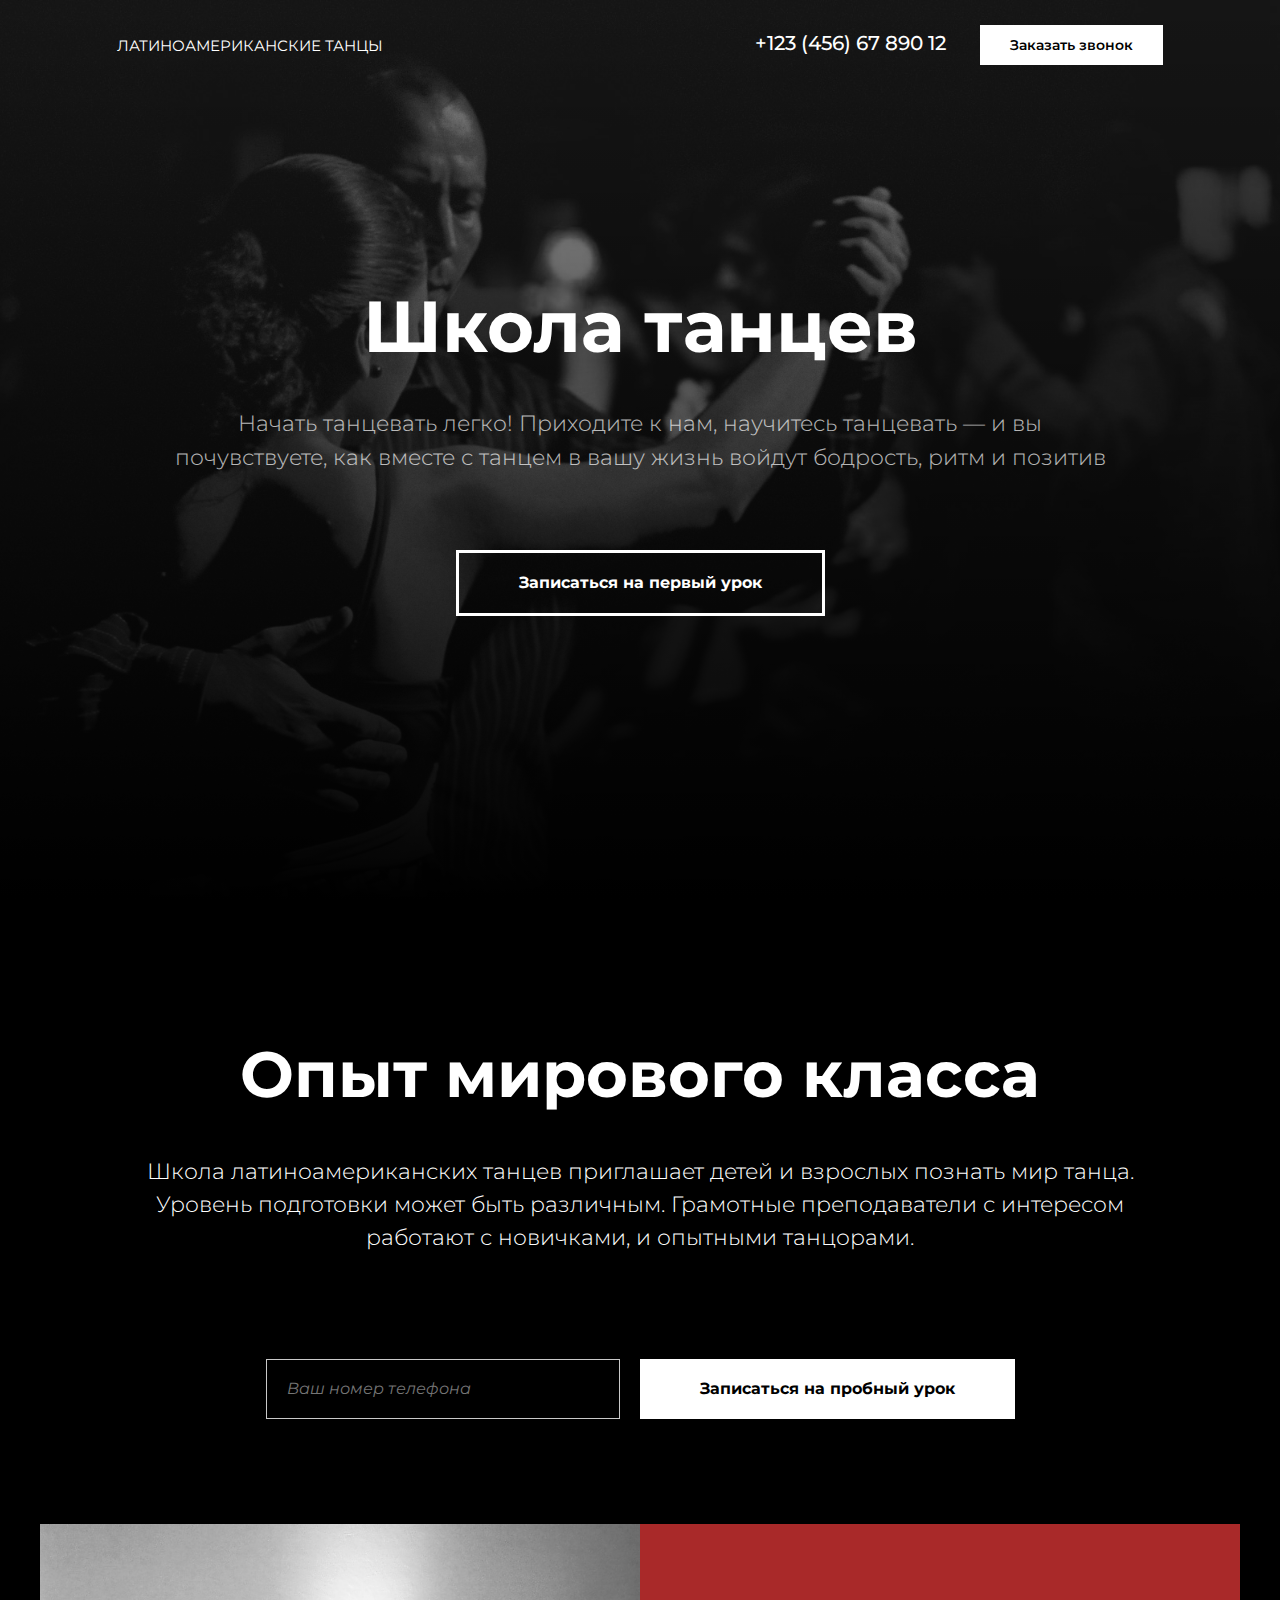
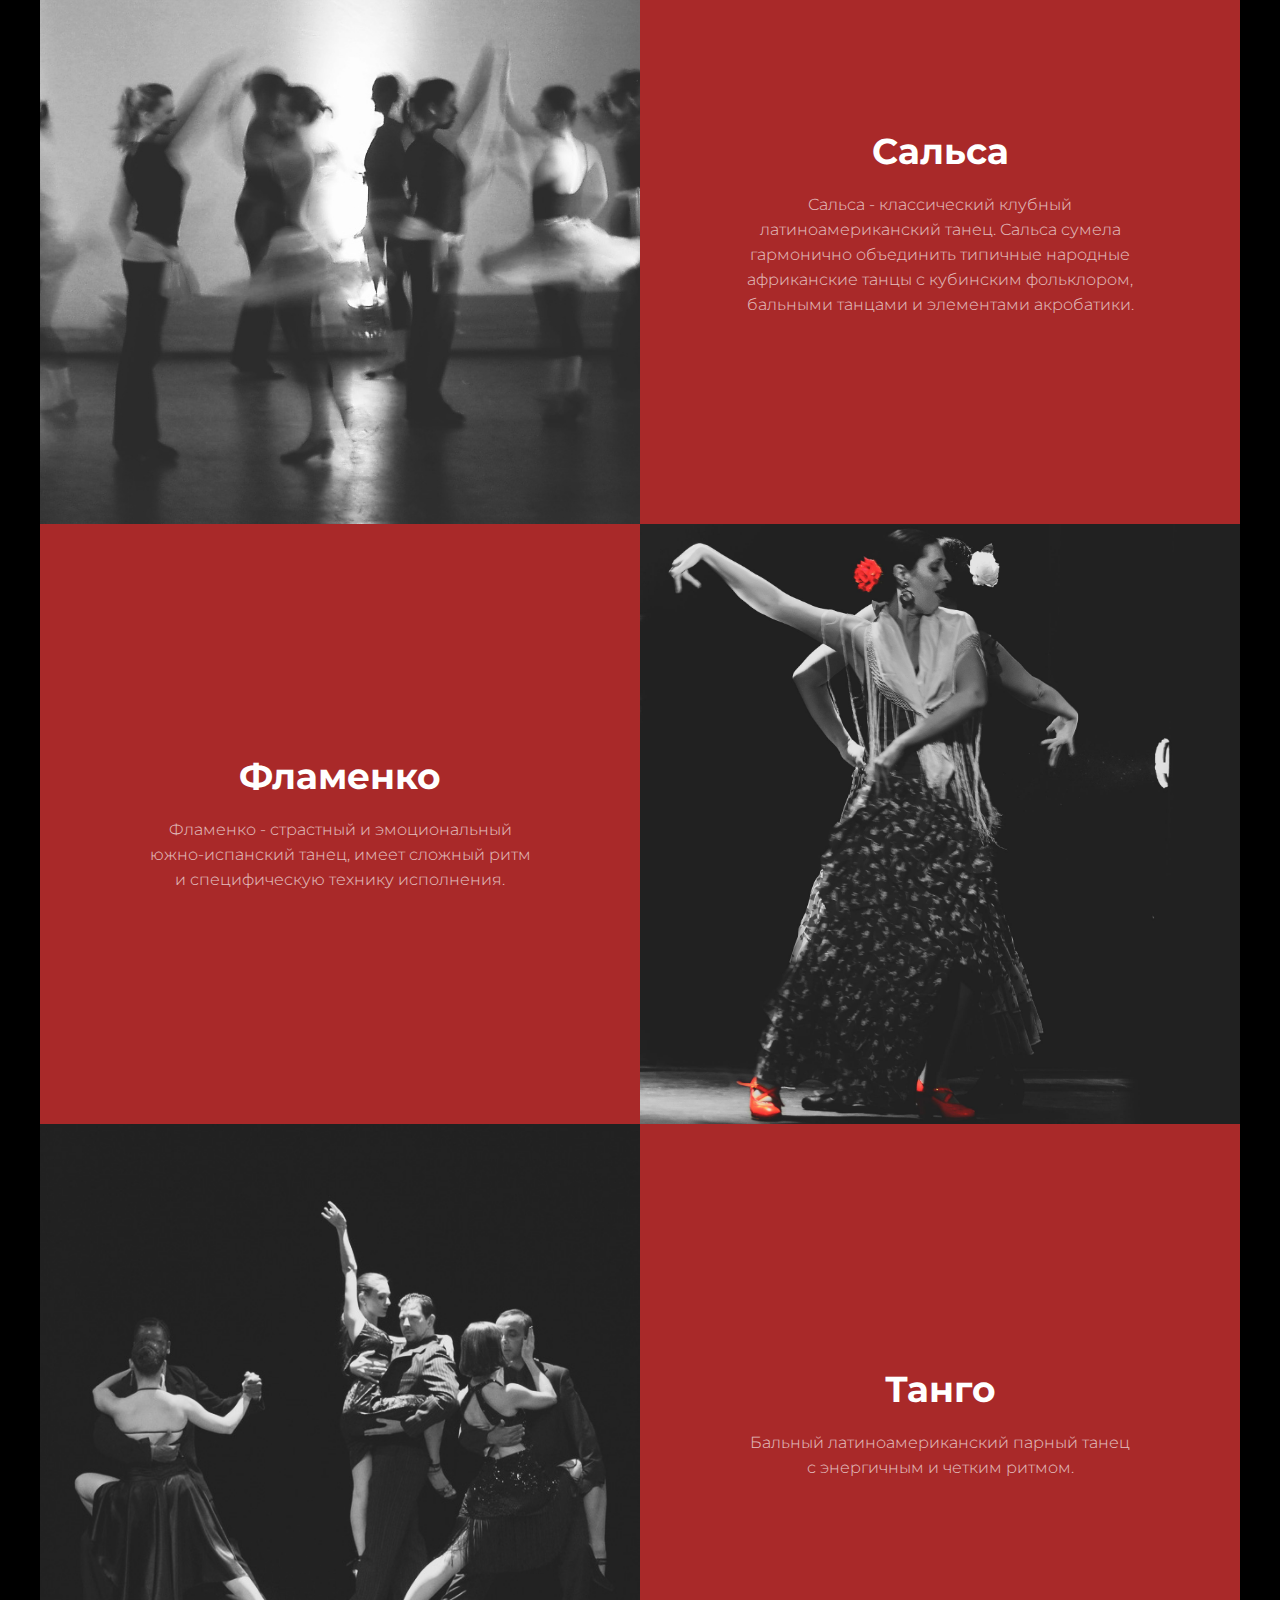
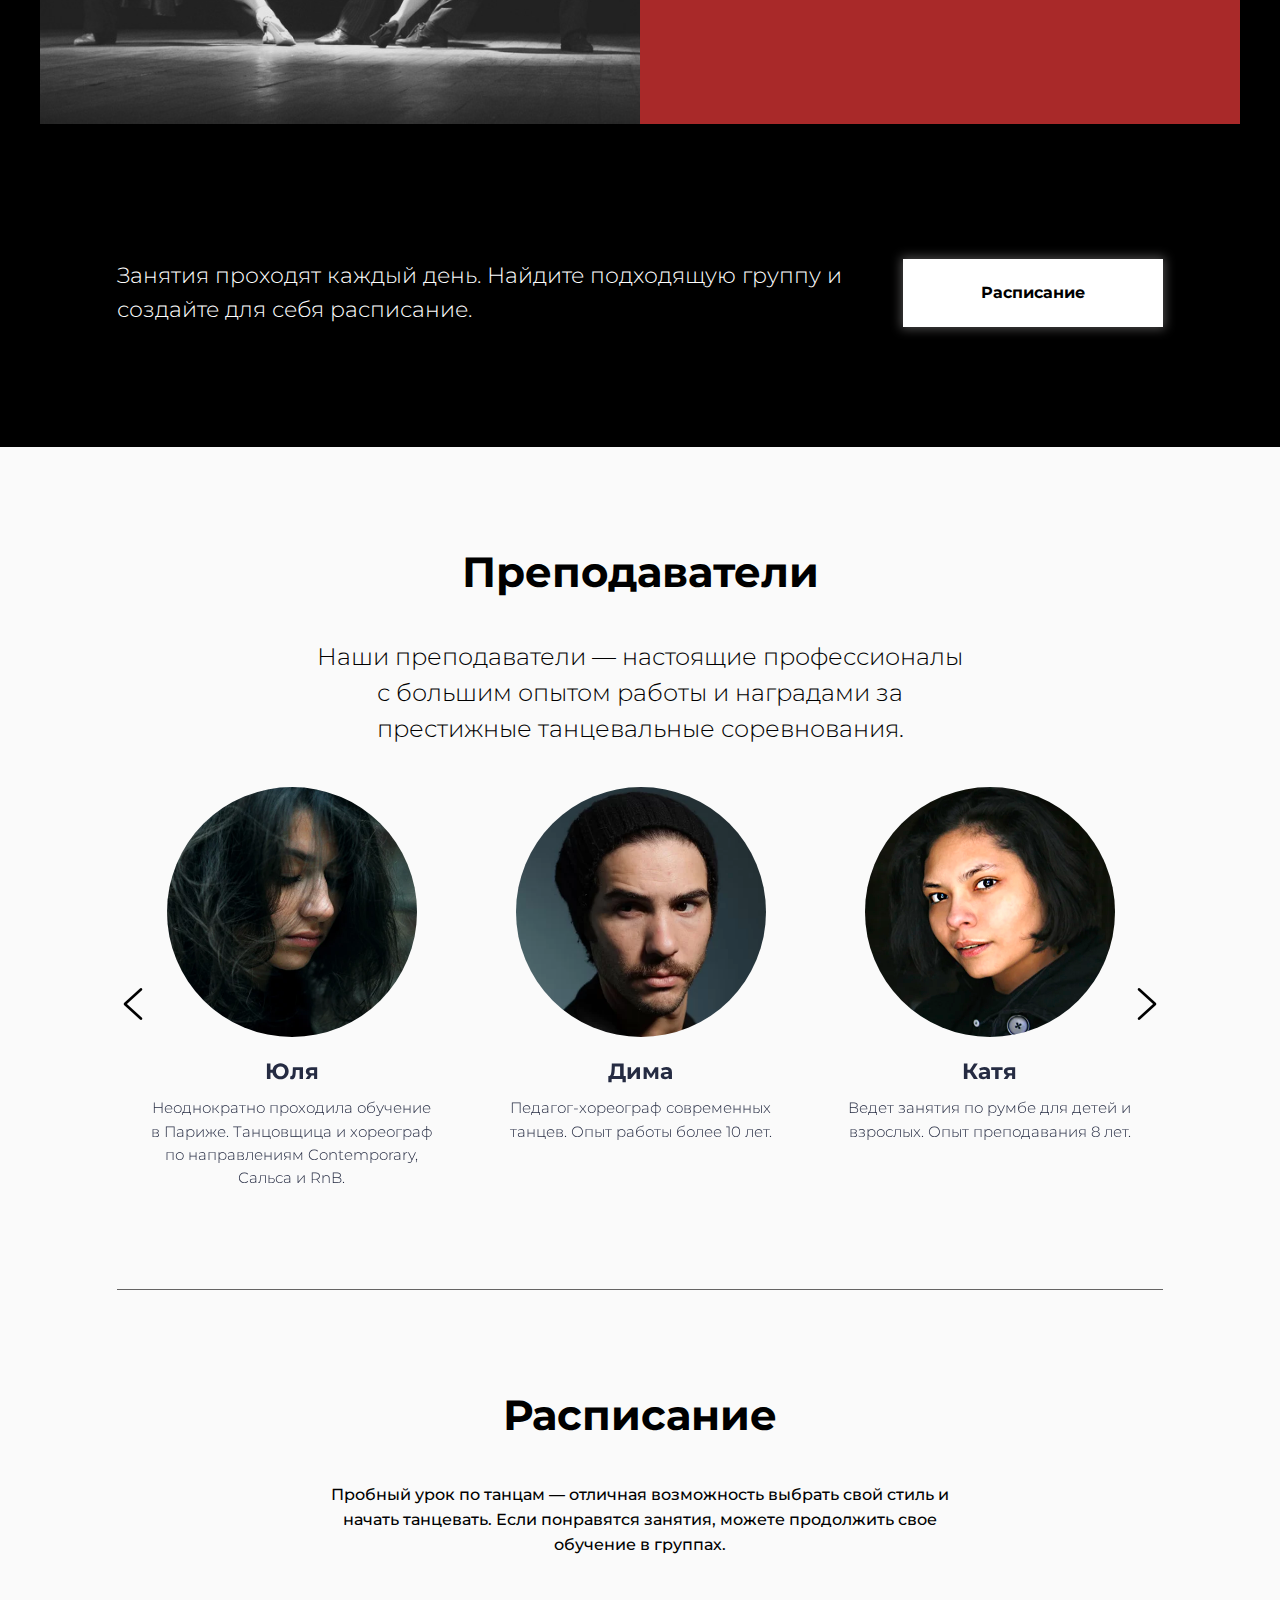
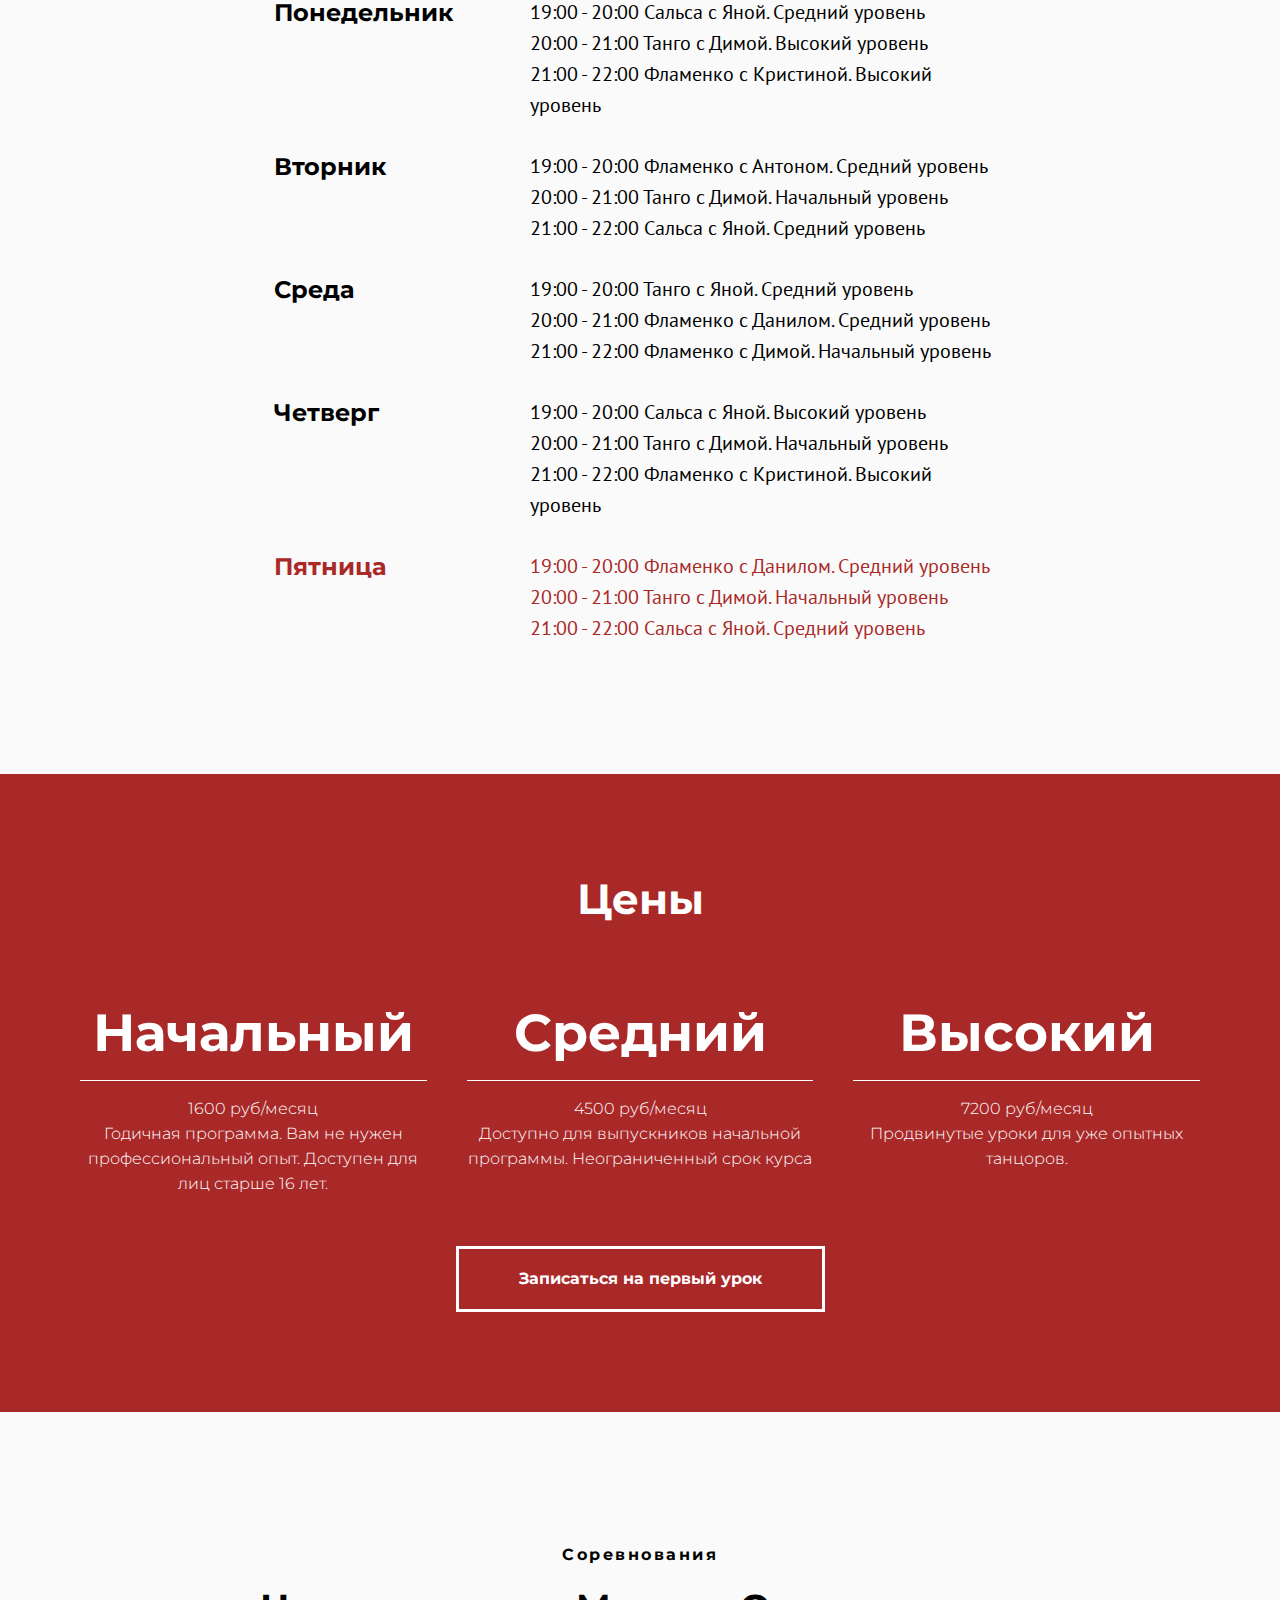
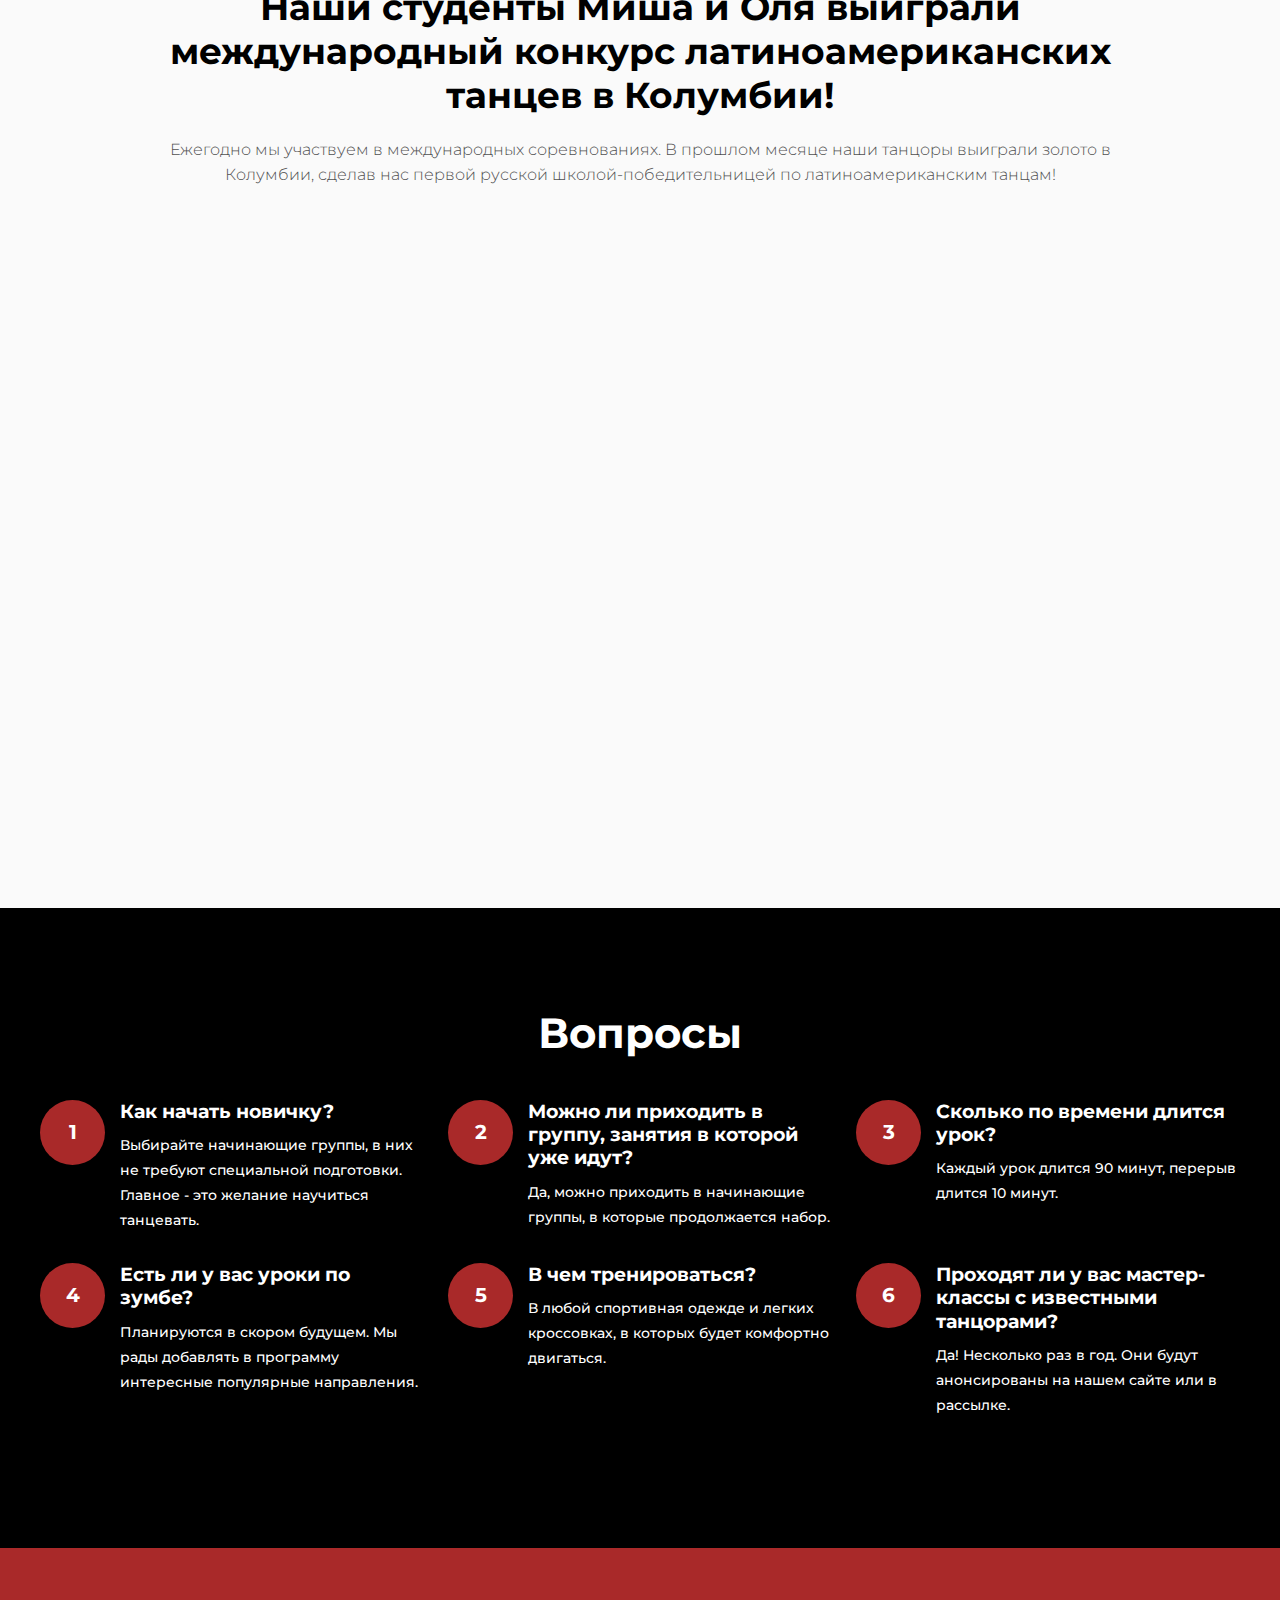
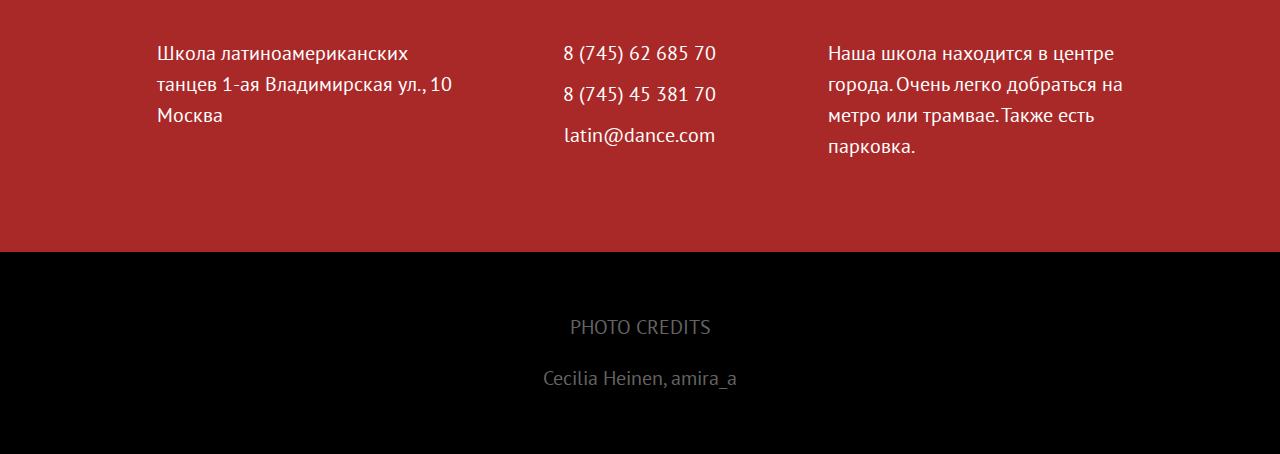
==== commit b5dccb0b: "ввввввввввввввв" ====
--- a/html/index.html
+++ b/html/index.html
@@ -4,6 +4,11 @@
     <meta charset="UTF-8">
     <meta http-equiv="X-UA-Compatible" content="IE=edge">
     <meta name="viewport" content="width=device-width, initial-scale=1.0">
+    <meta name="keywords" content="Школа танцев, Танцы, Танцевальная школа,  Dance school">
+    <meta name="description" content="Начать танцевать легко! Приходите к нам, научитесь танцевать — и вы почувствуете, 
+    как вместе с танцем в вашу жизнь войдут бодрость, ритм и позитив.
+    Опыт мирового класса.Школа латиноамериканских танцев приглашает детей и взрослых познать мир танца.
+    Уровень подготовки может быть различным. Грамотные преподаватели с интересом работают с новичками, и опытными танцорами.">
     <link rel="stylesheet" href="/css/style.css">
     <title>Dance school</title>
 </head>
--- a/css/style.css
+++ b/css/style.css
@@ -451,7 +451,7 @@
 }
 @media (max-width: 800px) {
   .invite {
-    padding: 40px 0 40px 0;
+    padding: 40px 0 80px 0;
   }
 }
 .invite__text {
@@ -825,6 +825,7 @@
   .schedule__label {
     padding: 0 50px;
     margin-bottom: 40px;
+    text-align: center;
   }
 }
 @media (max-width: 600px) {
@@ -881,6 +882,11 @@
 .teachers {
   padding: 100px 0px;
 }
+@media (max-width: 600px) {
+  .teachers {
+    padding: 60px 0px;
+  }
+}
 .teachers__text {
   text-align: center;
 }
@@ -976,6 +982,11 @@
 .timetable {
   color: #000000;
   margin-bottom: 100px;
+}
+@media (max-width: 600px) {
+  .timetable {
+    margin-bottom: 60px;
+  }
 }
 .timetable__title {
   font-size: 42px;
@@ -1056,6 +1067,7 @@
   }
 }
 .day__time {
+  font-family: "PT Sans", sans-serif;
   -webkit-box-flex: 0;
       -ms-flex: 0 1 65%;
           flex: 0 1 65%;
@@ -1087,6 +1099,11 @@
   color: white;
   padding: 100px 0px;
 }
+@media (max-width: 600px) {
+  .price {
+    padding: 50px 0px;
+  }
+}
 .price__title {
   font-size: 42px;
   line-height: 1.23;
@@ -1094,6 +1111,12 @@
   color: white;
   text-align: center;
   margin-bottom: 60px;
+}
+@media (max-width: 600px) {
+  .price__title {
+    margin-bottom: 20px;
+    font-size: 30px;
+  }
 }
 .price .container {
   max-width: 1200px;
@@ -1170,6 +1193,11 @@
     font-size: 42px;
   }
 }
+@media (max-width: 600px) {
+  .cost__title {
+    font-size: 36px;
+  }
+}
 .cost__price {
   color: #ffffff;
   font-size: 16px;
@@ -1212,6 +1240,11 @@
   color: #ffffff;
   padding: 100px 0px;
 }
+@media (max-width: 600px) {
+  .questions {
+    padding: 60px 0px;
+  }
+}
 .questions__container {
   max-width: 1200px;
 }
@@ -1222,6 +1255,11 @@
   color: white;
   text-align: center;
   margin-bottom: 40px;
+}
+@media (max-width: 600px) {
+  .questions__title {
+    font-size: 36px;
+  }
 }
 .questions__list {
   display: -webkit-box;
@@ -1328,7 +1366,7 @@
 }
 @media (max-width: 600px) {
   .competitions {
-    padding: 80px 0 80px 0;
+    padding: 60px 0 60px 0;
   }
 }
 .competitions__container {
@@ -1433,6 +1471,16 @@
   }
 }
 .adress__column {
+  display: -webkit-box;
+  display: -ms-flexbox;
+  display: flex;
+  -webkit-box-orient: vertical;
+  -webkit-box-direction: normal;
+      -ms-flex-direction: column;
+          flex-direction: column;
+  -webkit-box-align: center;
+      -ms-flex-align: center;
+          align-items: center;
   padding: 0 20px;
   font-family: "PT Sans", sans-serif;
   color: #ffffff;
@@ -1481,17 +1529,18 @@
           align-items: center;
   font-family: "PT Sans", sans-serif;
 }
-.footer__title {
+.footer > * {
   font-size: 20px;
   line-height: 1.55;
   font-weight: 300;
+  color: #656464;
+}
+@media (max-width: 600px) {
+  .footer > * {
+    font-size: 16px;
+  }
+}
+.footer__title {
   text-transform: uppercase;
-  color: #656464;
   margin-bottom: 20px;
-}
-.footer__sub-title {
-  color: #656464;
-  font-size: 20px;
-  line-height: 1.55;
-  font-weight: 300;
 }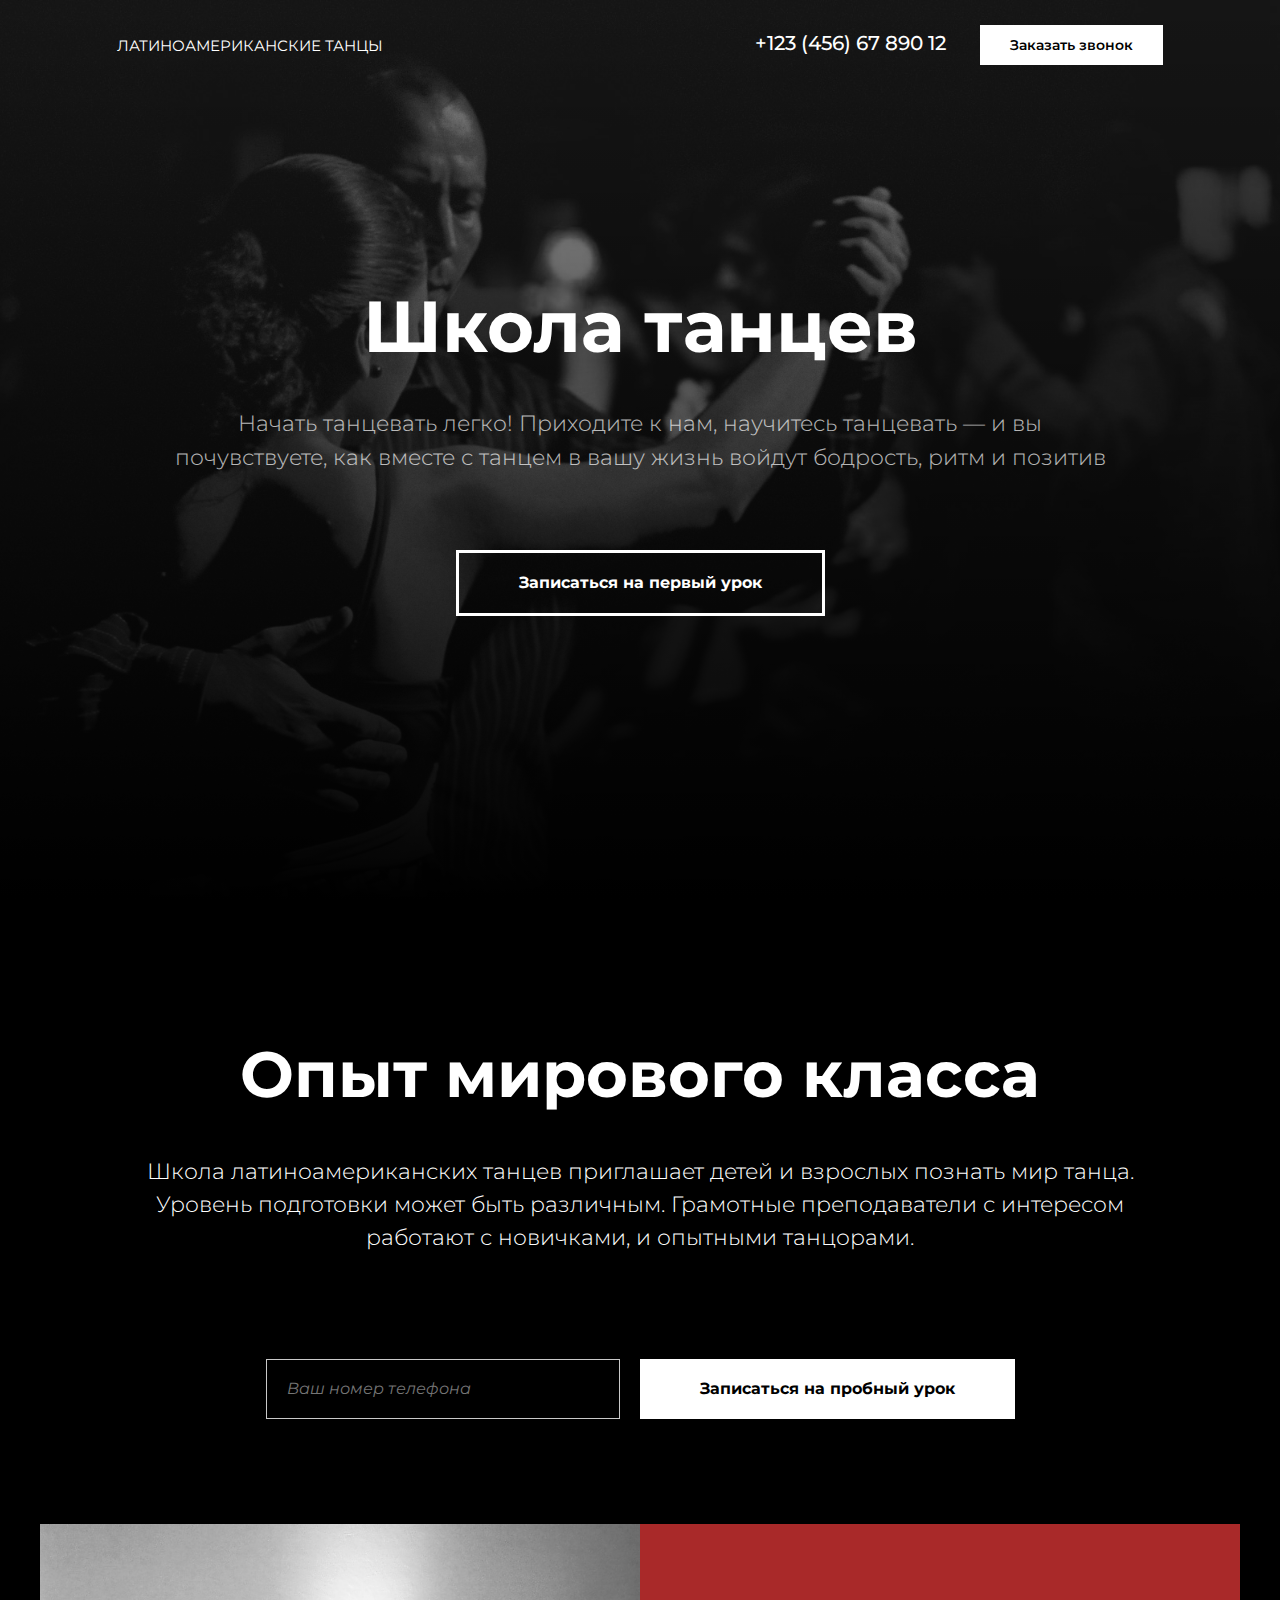
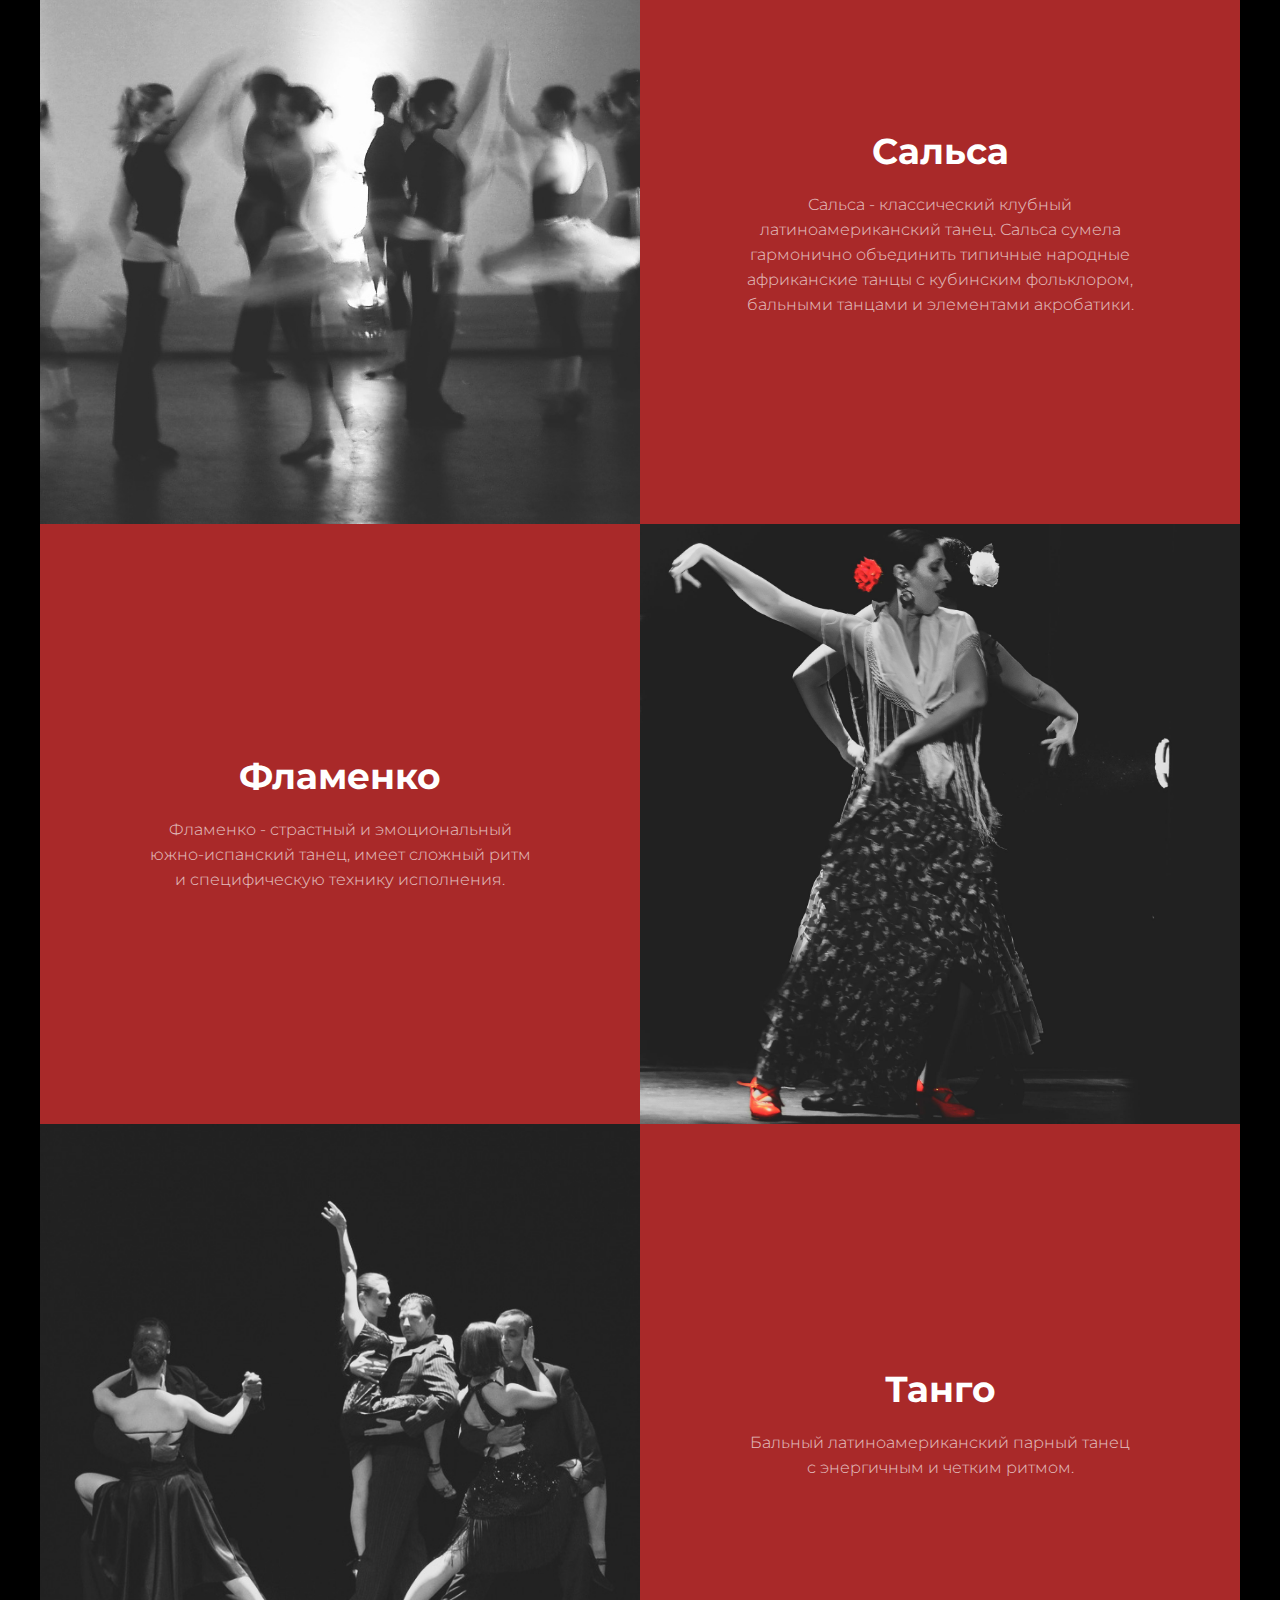
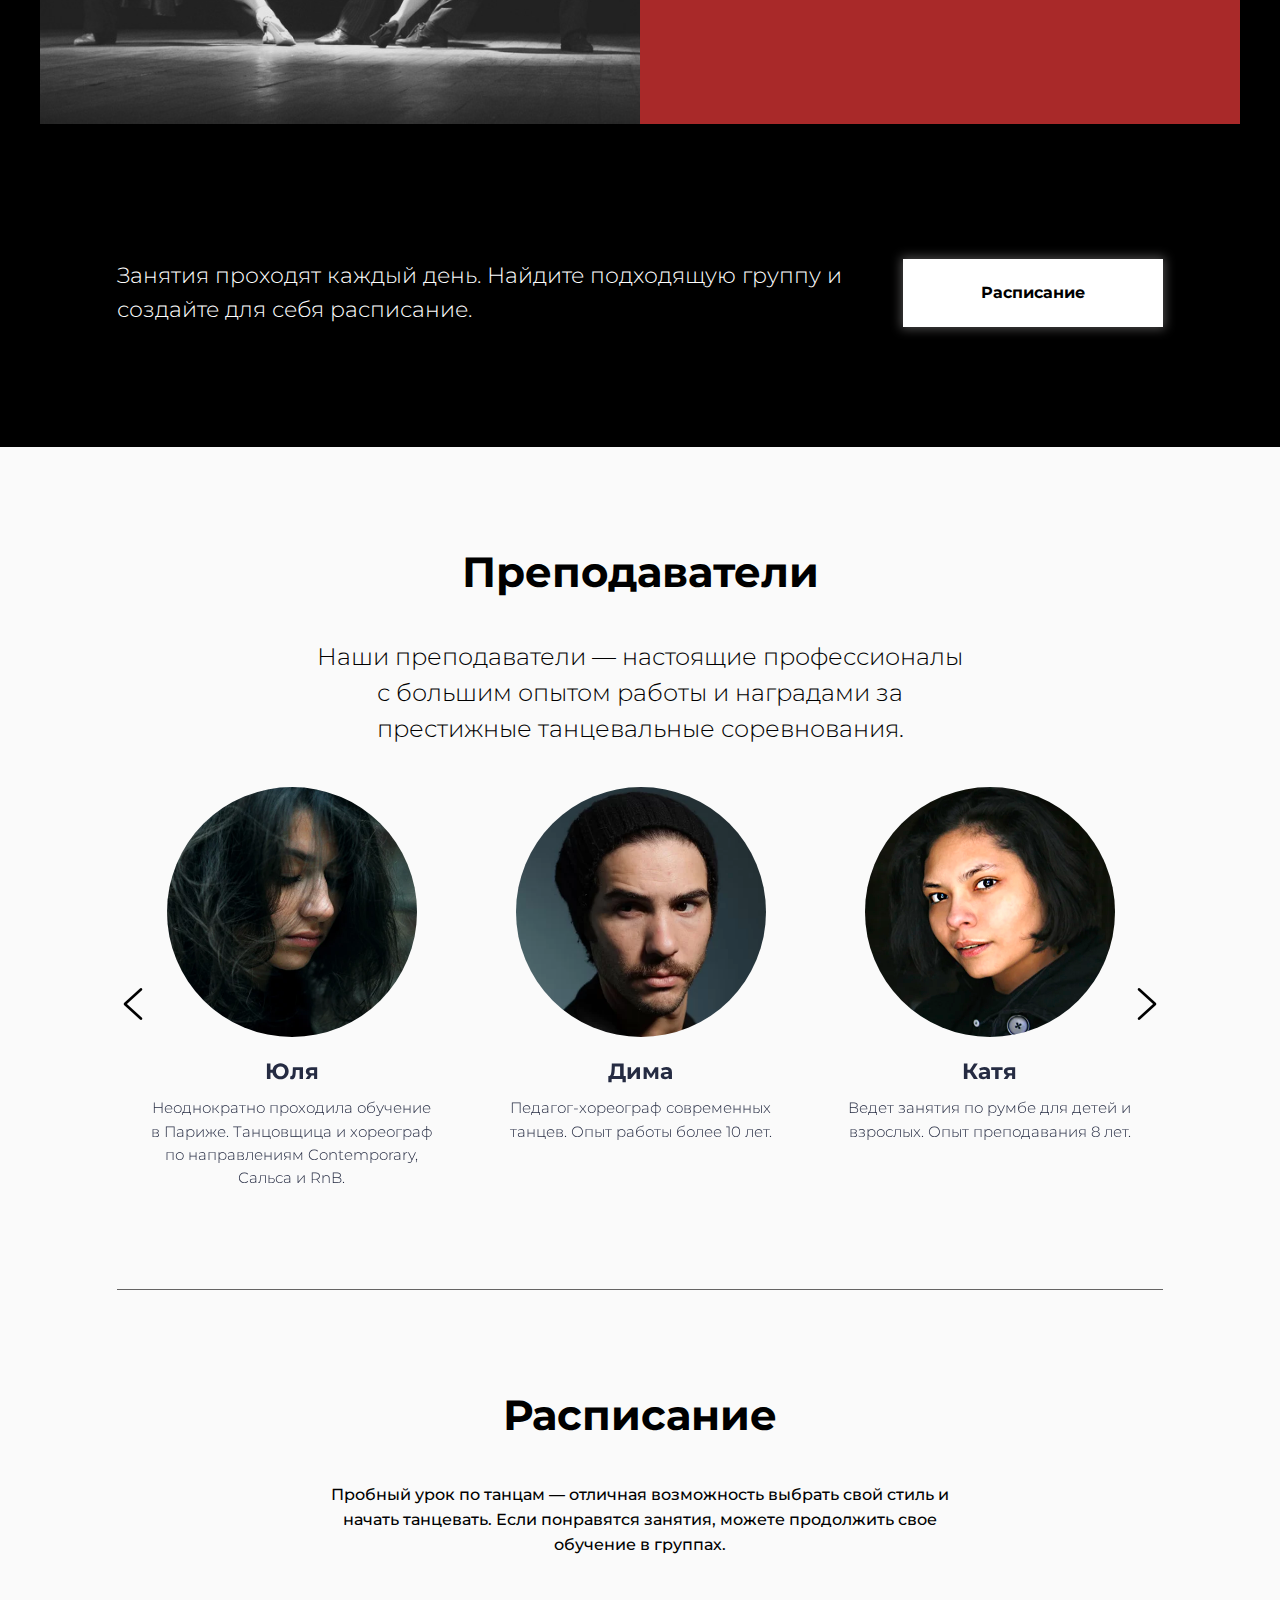
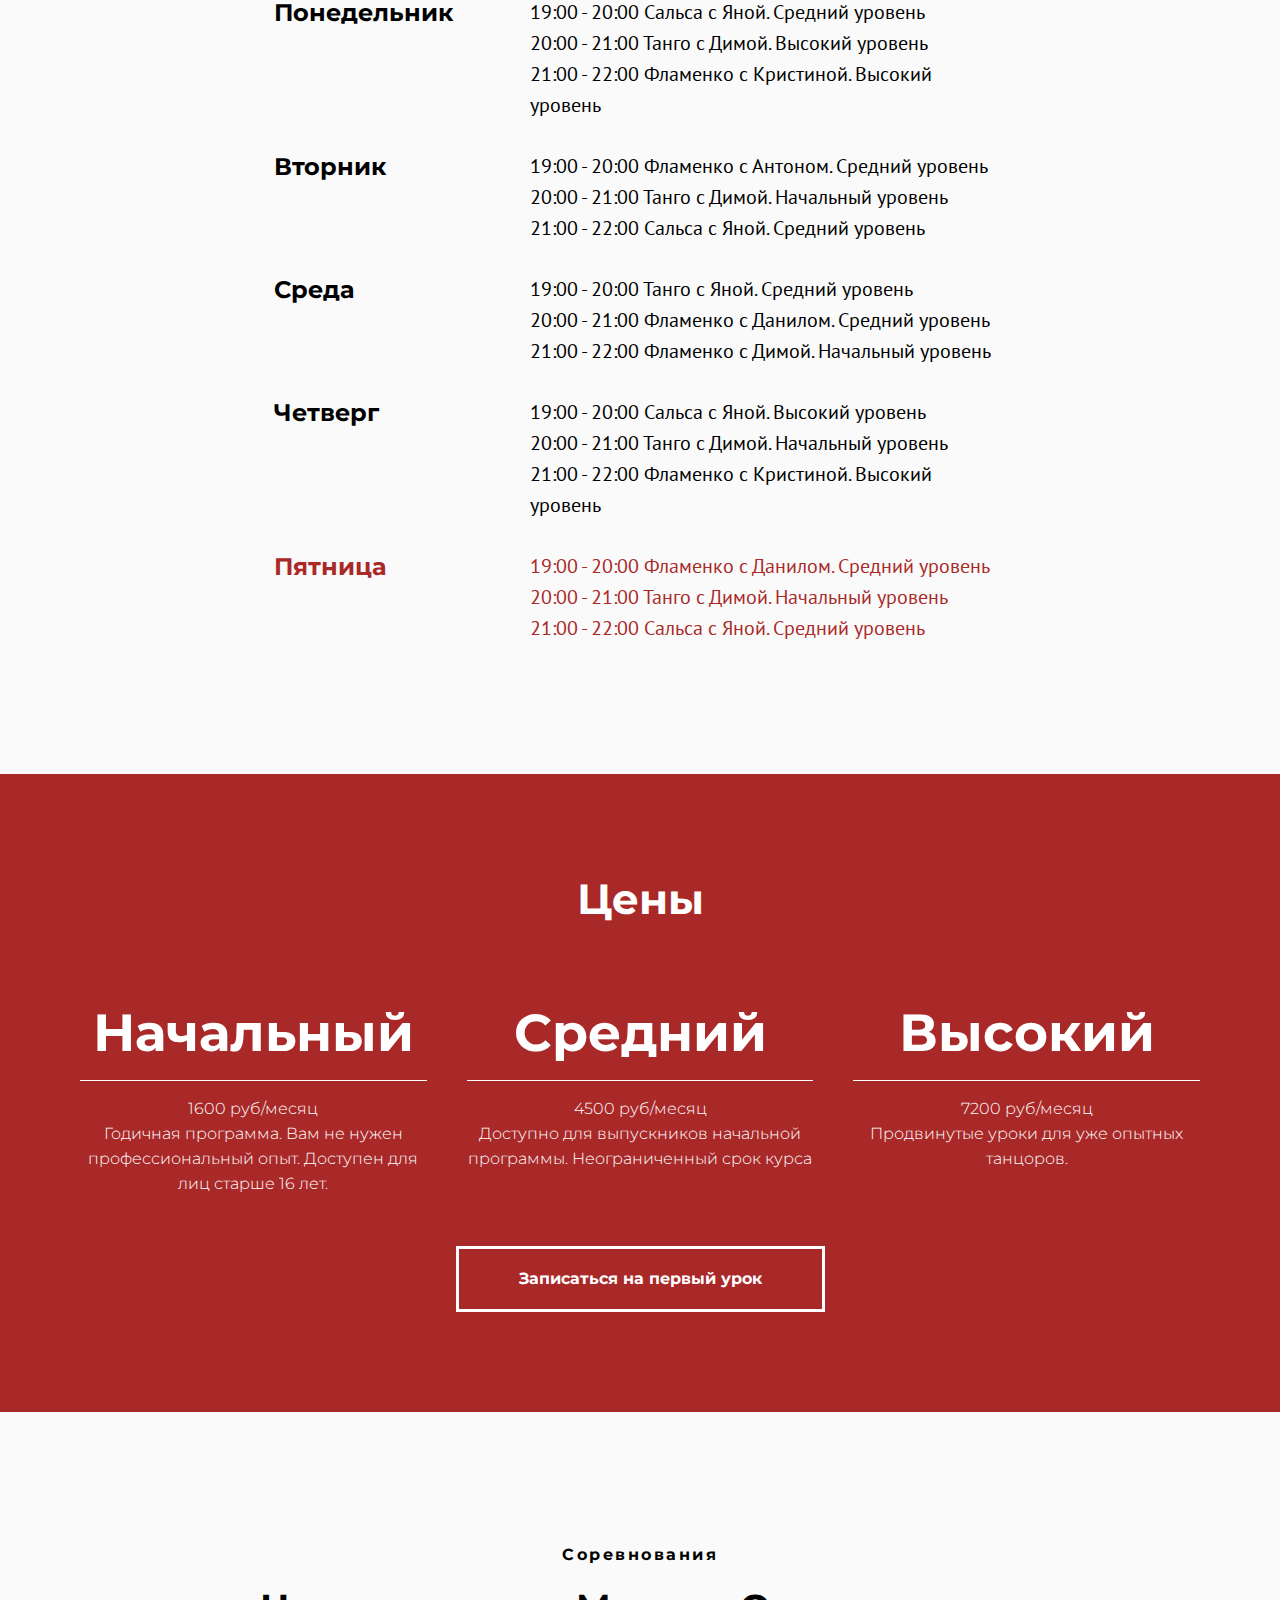
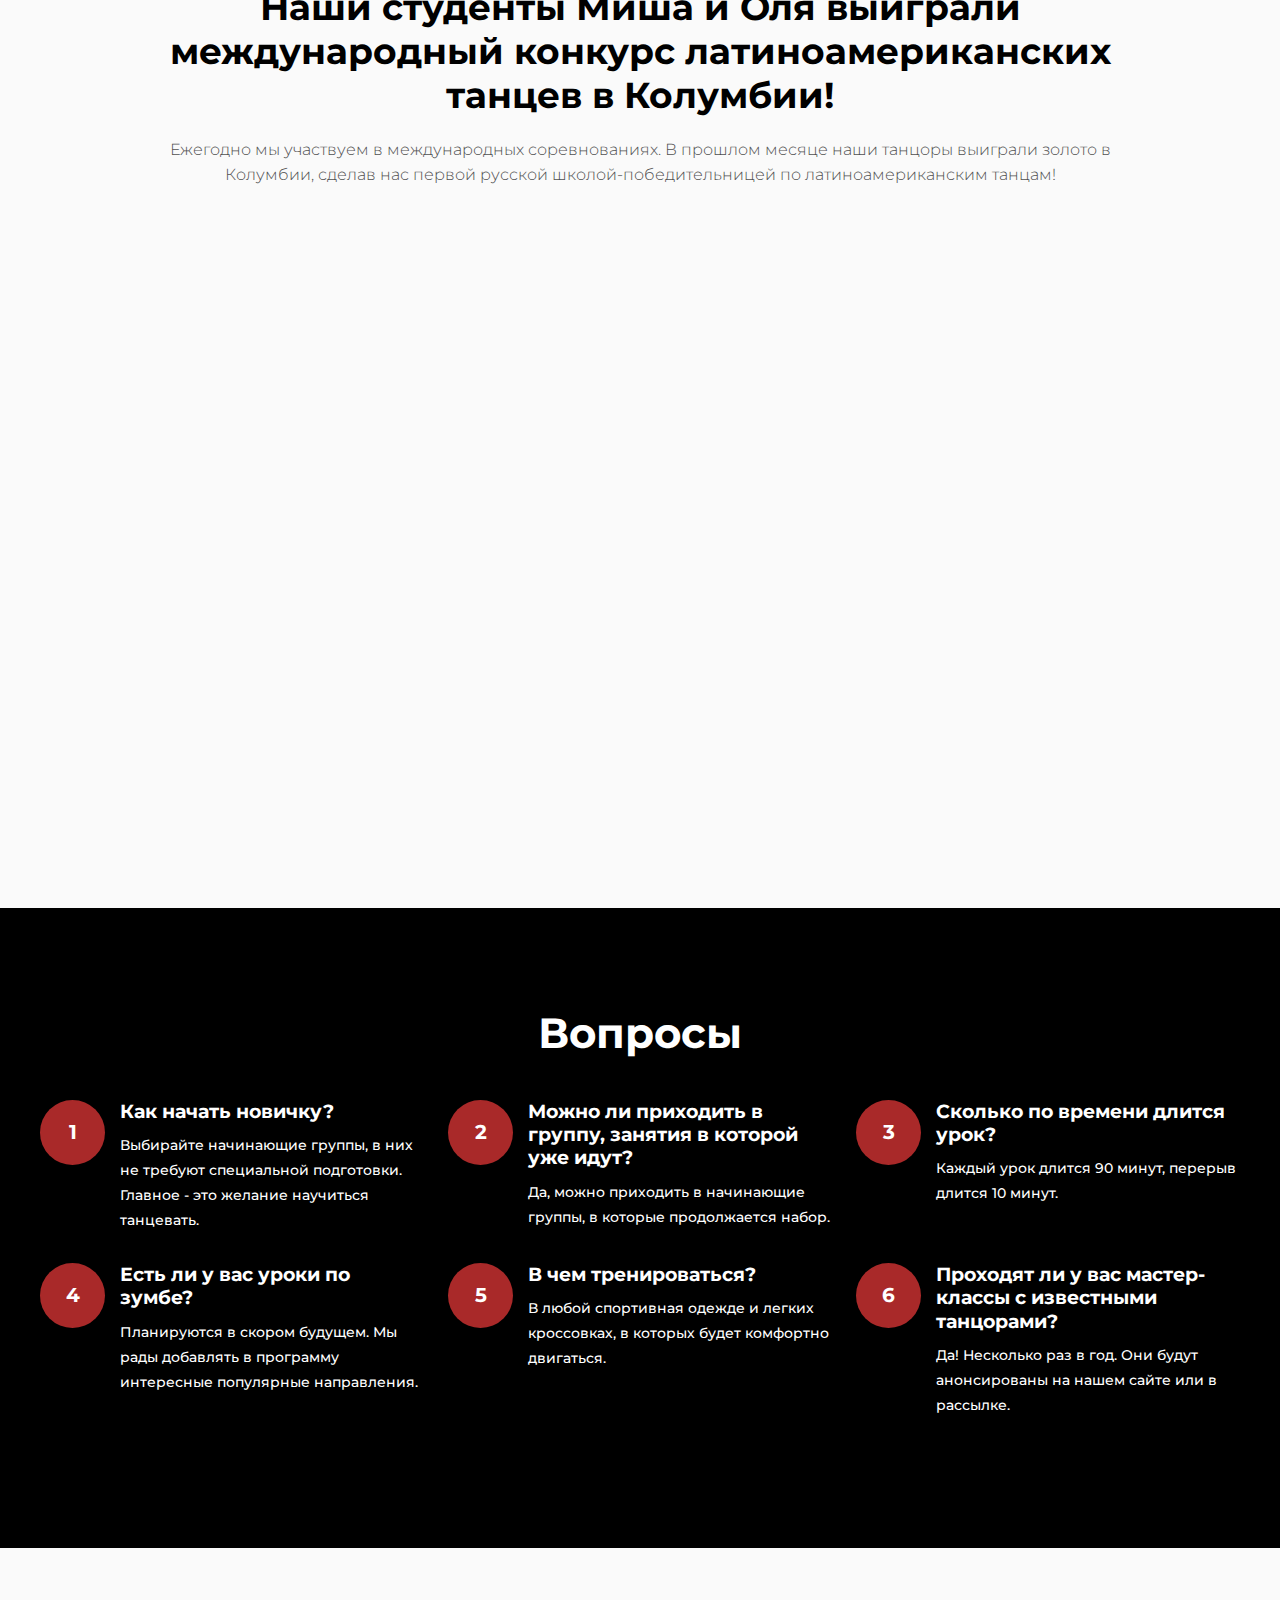
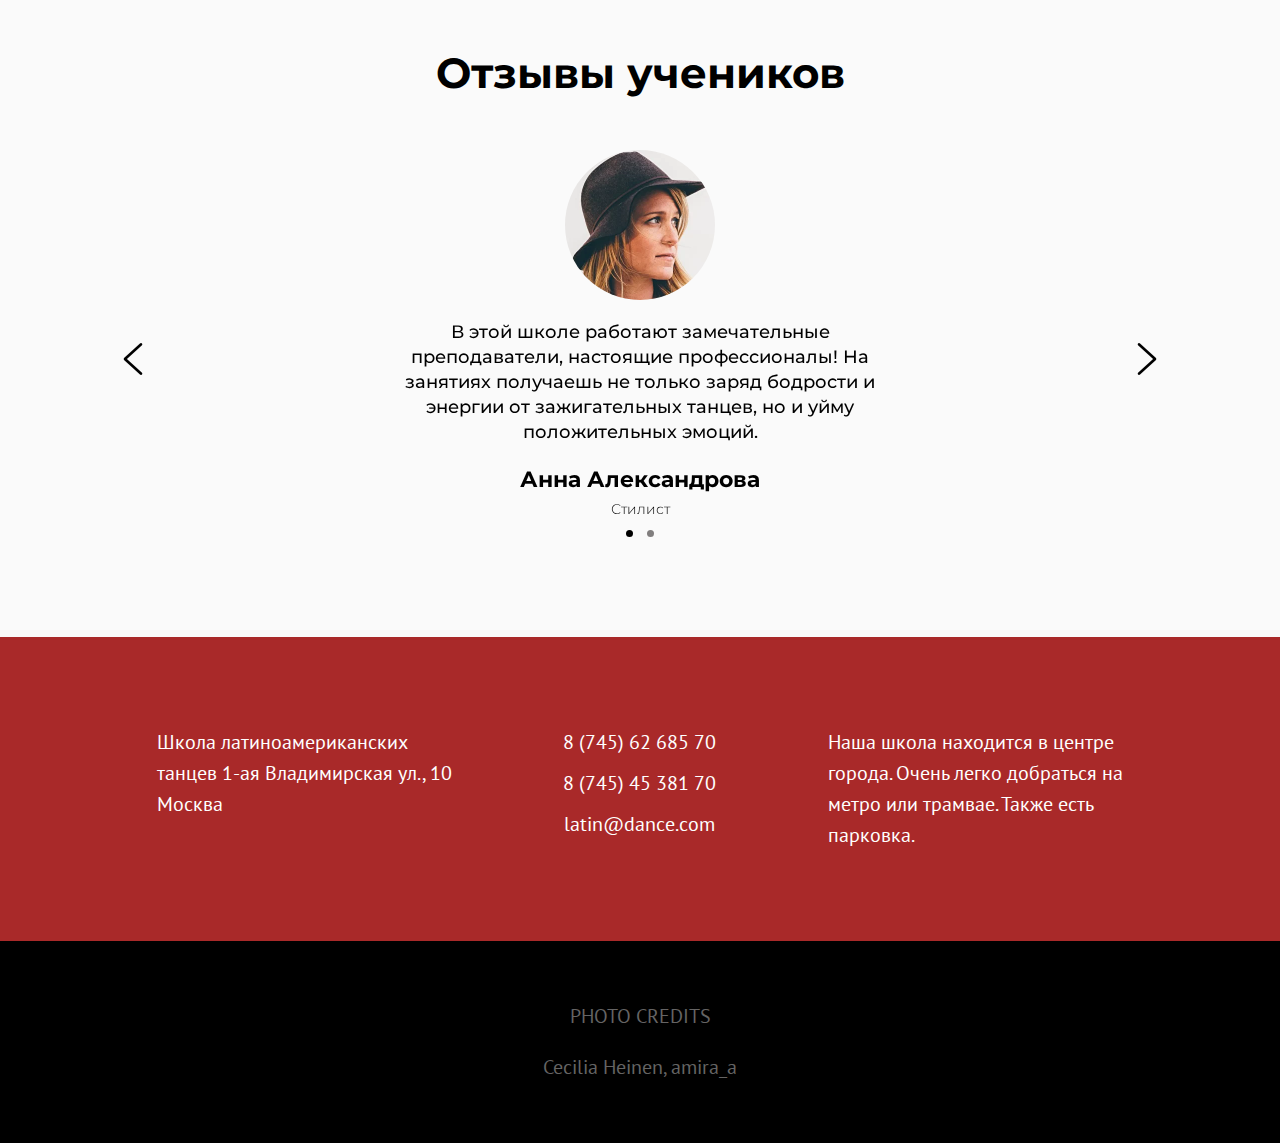
==== commit 75c34103: "slider_2" ====
--- a/html/index.html
+++ b/html/index.html
@@ -411,7 +411,38 @@
                 <!-- !Сделать блок -->
                 <div class="reviews">
                     <div class="container">
-
+                        <div class="reviews__title">
+                            Отзывы учеников
+                        </div>
+                        <div class="reviews-slider">
+                            <div class="reviews-slider__item">
+                                <div class="rev__image">
+                                    <img src="../img/slider/r1.png" alt="feedback">
+                                </div>
+                                <div class="rev__text">
+                                    В этой школе работают замечательные преподаватели, настоящие профессионалы! На занятиях получаешь не только заряд бодрости и энергии от зажигательных танцев, но и уйму положительных эмоций.
+                                </div>
+                                <div class="rev__name">
+                                    Анна Александрова
+                                </div>
+                                <div class="rev__prof">
+                                    Стилист
+                                </div>
+                            </div>
+                            <div class="reviews-slider__item">
+                                <div class="rev__image">
+                                    <img src="../img/slider/r2.png" alt="feedback">
+                                </div>
+                                <div class="rev__text">
+                                    Очень люблю ходить на сальсу и бачату. Хорошее настроение на занятиях после рабочего дня обеспечено!                                </div>
+                                <div class="rev__name">
+                                    Майкл Смит
+                                </div>
+                                <div class="rev__prof">
+                                    Менеджер
+                                </div>
+                            </div>
+                        </div>
                     </div>
                 </div>
                 <!-- !-->
--- a/css/style.css
+++ b/css/style.css
@@ -8,7 +8,6 @@
 }
 
 *, *:before, *:after {
-  -webkit-box-sizing: border-box;
   box-sizing: border-box;
 }
 
@@ -78,13 +77,12 @@
 }
 
 /* Лента слайдов */
-.teachers-slider .slick-track {
-  display: -webkit-box;
-  display: -ms-flexbox;
-  display: flex;
-}
-
-.teachers-slider .slick-arrow {
+.slick-track {
+  display: flex;
+  align-items: flex-start;
+}
+
+.slick-arrow {
   position: absolute;
   top: 50%;
   z-index: 10;
@@ -94,17 +92,41 @@
 }
 
 /* Стрелка влево */
-.teachers-slider .slick-arrow.slick-prev {
+.slick-arrow.slick-prev {
   left: 0;
   background: url("../../img/slider/right.png") 0 0/100% no-repeat;
-  -webkit-transform: rotate(180deg);
-          transform: rotate(180deg);
+  transform: rotate(180deg);
 }
 
 /* Стрелка вправо */
-.teachers-slider .slick-arrow.slick-next {
+.slick-arrow.slick-next {
   right: 0;
   background: url("../../img/slider/right.png") 0 0/100% no-repeat;
+}
+
+/* Точки (булиты) */
+.reviews-slider .slick-dots {
+  display: flex;
+  align-items: center;
+  justify-content: center;
+}
+
+.reviews-slider .slick-dots li {
+  margin: 0px 7px;
+}
+
+/* Активная точка */
+.reviews-slider .slick-dots li.slick-active button {
+  background-color: black;
+}
+
+/* Элемент точки */
+.reviews-slider .slick-dots li button {
+  font-size: 0;
+  width: 7px;
+  height: 7px;
+  border-radius: 50%;
+  background-color: rgb(129, 126, 126);
 }
 
 body {
@@ -123,21 +145,15 @@
   overflow: hidden;
   min-height: 100%;
   min-width: 100%;
-  display: -webkit-box;
-  display: -ms-flexbox;
-  display: flex;
-  -webkit-box-orient: vertical;
-  -webkit-box-direction: normal;
-      -ms-flex-direction: column;
-          flex-direction: column;
+  display: flex;
+  flex-direction: column;
 }
 
 .container {
   max-width: 1046px;
   margin: 0 auto;
   padding: 0 15px;
-  -webkit-box-sizing: content-box;
-          box-sizing: content-box;
+  box-sizing: content-box;
 }
 
 .ibg {
@@ -153,19 +169,11 @@
      object-fit: cover;
 }
 
-input:focus::-webkit-input-placeholder {
-  color: transparent;
-}
-
 input:focus::-moz-placeholder {
   color: transparent;
 }
 
 input:focus:-ms-input-placeholder {
-  color: transparent;
-}
-
-input:focus::-ms-input-placeholder {
   color: transparent;
 }
 
@@ -188,15 +196,9 @@
 }
 .header .header__container {
   height: 90px;
-  display: -webkit-box;
-  display: -ms-flexbox;
-  display: flex;
-  -webkit-box-align: center;
-      -ms-flex-align: center;
-          align-items: center;
-  -webkit-box-pack: justify;
-      -ms-flex-pack: justify;
-          justify-content: space-between;
+  display: flex;
+  align-items: center;
+  justify-content: space-between;
 }
 @media (max-width: 600px) {
   .header .header__container {
@@ -205,15 +207,9 @@
 }
 .header .header__container .header__row {
   width: 100%;
-  display: -webkit-box;
-  display: -ms-flexbox;
-  display: flex;
-  -webkit-box-align: center;
-      -ms-flex-align: center;
-          align-items: center;
-  -webkit-box-pack: justify;
-      -ms-flex-pack: justify;
-          justify-content: space-between;
+  display: flex;
+  align-items: center;
+  justify-content: space-between;
 }
 @media (max-width: 767px) {
   .header .header__container .header__row {
@@ -223,23 +219,14 @@
     height: 100%;
     top: 0;
     left: 0;
-    -webkit-box-pack: start;
-        -ms-flex-pack: start;
-            justify-content: flex-start;
-    -webkit-box-orient: vertical;
-    -webkit-box-direction: normal;
-        -ms-flex-direction: column;
-            flex-direction: column;
+    justify-content: flex-start;
+    flex-direction: column;
     padding-top: 100px;
-    -webkit-transform: translateY(-100%);
-            transform: translateY(-100%);
-    -webkit-transition: all ease 0.5s;
+    transform: translateY(-100%);
     transition: all ease 0.5s;
   }
   .header .header__container .header__row.active {
-    -webkit-transform: translate(0);
-            transform: translate(0);
-    -webkit-transition: all ease 0.5s;
+    transform: translate(0);
     transition: all ease 0.5s;
   }
   .header .header__container .header__row > *:not(:last-child) {
@@ -266,16 +253,9 @@
 }
 @media (max-width: 767px) {
   .header .header__container .header__row .header__links {
-    display: -webkit-box;
-    display: -ms-flexbox;
     display: flex;
-    -webkit-box-orient: vertical;
-    -webkit-box-direction: normal;
-        -ms-flex-direction: column;
-            flex-direction: column;
-    -webkit-box-pack: center;
-        -ms-flex-pack: center;
-            justify-content: center;
+    flex-direction: column;
+    justify-content: center;
   }
   .header .header__container .header__row .header__links > *:not(:last-child) {
     margin-bottom: 40px;
@@ -293,31 +273,21 @@
   }
 }
 .header .header__container .header__row .header__btn {
-  display: -webkit-inline-box;
-  display: -ms-inline-flexbox;
   display: inline-flex;
-  -webkit-box-pack: center;
-      -ms-flex-pack: center;
-          justify-content: center;
-  -webkit-box-align: center;
-      -ms-flex-align: center;
-          align-items: center;
+  justify-content: center;
+  align-items: center;
   background-color: white;
   color: #000000;
   min-height: 40px;
   font-size: 14px;
   font-weight: 600;
   padding: 0px 30px;
-  -webkit-transition: all ease 0.5s;
   transition: all ease 0.5s;
 }
 .header .header__container .header__row .header__btn:hover {
-  -webkit-transition: all ease 0.5s;
   transition: all ease 0.5s;
-  -webkit-box-shadow: 5px 5px 7px 1px rgb(90, 89, 89);
-          box-shadow: 5px 5px 7px 1px rgb(90, 89, 89);
-  -webkit-transform: scale(1.1);
-          transform: scale(1.1);
+  box-shadow: 5px 5px 7px 1px rgb(90, 89, 89);
+  transform: scale(1.1);
 }
 @media (max-width: 767px) {
   .header .header__container .burger {
@@ -331,7 +301,6 @@
     z-index: 5;
   }
   .header .header__container .burger span {
-    -webkit-transition: all ease 0.4s;
     transition: all ease 0.4s;
     top: 8px;
     left: 0px;
@@ -348,22 +317,18 @@
     bottom: 0px;
   }
   .header .header__container .burger.active {
-    -webkit-transition: all ease 0.4s;
     transition: all ease 0.4s;
   }
   .header .header__container .burger.active span {
     background-color: white;
-    -webkit-transform: scale(0);
-            transform: scale(0);
+    transform: scale(0);
   }
   .header .header__container .burger.active span:first-child {
-    -webkit-transform: rotate(-45deg);
-            transform: rotate(-45deg);
+    transform: rotate(-45deg);
     top: 8px;
   }
   .header .header__container .burger.active span:last-child {
-    -webkit-transform: rotate(45deg);
-            transform: rotate(45deg);
+    transform: rotate(45deg);
     bottom: 8px;
   }
 }
@@ -379,32 +344,16 @@
   height: 100%;
   top: 0;
   left: 0;
-  display: -webkit-box;
-  display: -ms-flexbox;
-  display: flex;
-  -webkit-box-orient: vertical;
-  -webkit-box-direction: normal;
-      -ms-flex-direction: column;
-          flex-direction: column;
+  display: flex;
+  flex-direction: column;
 }
 
 .showcase__screen {
-  display: -webkit-box;
-  display: -ms-flexbox;
-  display: flex;
-  -webkit-box-orient: vertical;
-  -webkit-box-direction: normal;
-      -ms-flex-direction: column;
-          flex-direction: column;
-  -webkit-box-pack: center;
-      -ms-flex-pack: center;
-          justify-content: center;
-  -webkit-box-align: center;
-      -ms-flex-align: center;
-          align-items: center;
-  -webkit-box-flex: 1;
-      -ms-flex: 1 0 100%;
-          flex: 1 0 100%;
+  display: flex;
+  flex-direction: column;
+  justify-content: center;
+  align-items: center;
+  flex: 1 0 100%;
   position: relative;
 }
 .showcase__screen .showcase__image {
@@ -438,7 +387,6 @@
   top: 0;
   left: 0;
   z-index: 3;
-  background: -webkit-gradient(linear, left bottom, left top, from(#000000), to(transparent));
   background: linear-gradient(to top, #000000, transparent);
 }
 
@@ -498,12 +446,8 @@
   }
 }
 .invite__form {
-  display: -webkit-box;
-  display: -ms-flexbox;
-  display: flex;
-  -webkit-box-pack: center;
-      -ms-flex-pack: center;
-          justify-content: center;
+  display: flex;
+  justify-content: center;
 }
 @media (max-width: 767px) {
   .invite__form {
@@ -511,9 +455,7 @@
   }
 }
 .invite__input {
-  -webkit-box-flex: 0;
-      -ms-flex: 0 0 374px;
-          flex: 0 0 374px;
+  flex: 0 0 374px;
   padding-right: 20px;
 }
 @media (max-width: 767px) {
@@ -539,9 +481,7 @@
   font-style: normal;
 }
 .invite__button {
-  -webkit-box-flex: 0;
-      -ms-flex: 0 0 375px;
-          flex: 0 0 375px;
+  flex: 0 0 375px;
 }
 .invite__btn {
   width: 100%;
@@ -552,14 +492,11 @@
   padding-left: 60px;
   padding-right: 60px;
   font-weight: 700;
-  -webkit-transition: all ease 0.8s;
   transition: all ease 0.8s;
 }
 .invite__btn:hover {
   background-color: #c9c9c9;
-  -webkit-transform: scale(0.98);
-          transform: scale(0.98);
-  -webkit-transition: all ease 0.8s;
+  transform: scale(0.98);
   transition: all ease 0.8s;
 }
 
@@ -568,19 +505,10 @@
   margin: auto auto;
   width: 960px;
   position: relative;
-  display: -webkit-box;
-  display: -ms-flexbox;
-  display: flex;
-  -webkit-box-orient: vertical;
-  -webkit-box-direction: normal;
-      -ms-flex-direction: column;
-          flex-direction: column;
-  -webkit-box-pack: center;
-      -ms-flex-pack: center;
-          justify-content: center;
-  -webkit-box-align: center;
-      -ms-flex-align: center;
-          align-items: center;
+  display: flex;
+  flex-direction: column;
+  justify-content: center;
+  align-items: center;
 }
 @media (max-width: 1024px) {
   .showcase__text {
@@ -591,9 +519,7 @@
   .showcase__text {
     width: 100%;
     padding: 0 30px;
-    -webkit-box-pack: end;
-        -ms-flex-pack: end;
-            justify-content: flex-end;
+    justify-content: flex-end;
     padding: 100px 15px;
   }
 }
@@ -651,7 +577,6 @@
   font-size: 16px;
   padding-left: 60px;
   padding-right: 60px;
-  -webkit-transition: all ease 0.5s;
   transition: all ease 0.5s;
 }
 @media (max-width: 400px) {
@@ -665,7 +590,6 @@
 .showcase__btn:hover {
   border: 3px solid #a92929;
   color: #a92929;
-  -webkit-transition: all ease 0.5s;
   transition: all ease 0.5s;
 }
 
@@ -674,16 +598,11 @@
   background-color: black;
 }
 .types-of-dance .types__item {
-  display: -webkit-box;
-  display: -ms-flexbox;
   display: flex;
 }
 @media (max-width: 850px) {
   .types-of-dance .types__item {
-    -webkit-box-orient: vertical;
-    -webkit-box-direction: normal;
-        -ms-flex-direction: column;
-            flex-direction: column;
+    flex-direction: column;
   }
 }
 .types-of-dance .container {
@@ -704,32 +623,17 @@
   background-color: #a92929;
 }
 .item:nth-child(2) .item__column:first-child {
-  -webkit-box-ordinal-group: 3;
-      -ms-flex-order: 2;
-          order: 2;
+  order: 2;
 }
 .item:nth-child(2) .item__column:last-child {
-  -webkit-box-ordinal-group: 2;
-      -ms-flex-order: 1;
-          order: 1;
+  order: 1;
 }
 .item__column {
-  -webkit-box-flex: 0;
-      -ms-flex: 0 1 50%;
-          flex: 0 1 50%;
-  display: -webkit-box;
-  display: -ms-flexbox;
-  display: flex;
-  -webkit-box-orient: vertical;
-  -webkit-box-direction: normal;
-      -ms-flex-direction: column;
-          flex-direction: column;
-  -webkit-box-pack: center;
-      -ms-flex-pack: center;
-          justify-content: center;
-  -webkit-box-align: center;
-      -ms-flex-align: center;
-          align-items: center;
+  flex: 0 1 50%;
+  display: flex;
+  flex-direction: column;
+  justify-content: center;
+  align-items: center;
 }
 .item__image {
   padding-bottom: 100%;
@@ -787,35 +691,20 @@
 }
 .schedule__container {
   padding: 105px 15px 120px;
-  display: -webkit-box;
-  display: -ms-flexbox;
   display: flex;
 }
 @media (max-width: 968px) {
   .schedule__container {
-    -webkit-box-orient: vertical;
-    -webkit-box-direction: normal;
-        -ms-flex-direction: column;
-            flex-direction: column;
+    flex-direction: column;
     padding: 40px 15px 80px;
-    -webkit-box-pack: center;
-        -ms-flex-pack: center;
-            justify-content: center;
-    -webkit-box-align: center;
-        -ms-flex-align: center;
-            align-items: center;
+    justify-content: center;
+    align-items: center;
   }
 }
 .schedule__label {
-  -webkit-box-flex: 1;
-      -ms-flex: 1 1 auto;
-          flex: 1 1 auto;
-  display: -webkit-box;
-  display: -ms-flexbox;
-  display: flex;
-  -webkit-box-pack: center;
-      -ms-flex-pack: center;
-          justify-content: center;
+  flex: 1 1 auto;
+  display: flex;
+  justify-content: center;
   font-weight: 300;
   line-height: 1.55;
   font-size: 22px;
@@ -835,23 +724,14 @@
   }
 }
 .schedule__btn {
-  -webkit-box-shadow: 0 0 10px 2px #4c4b4b;
-          box-shadow: 0 0 10px 2px #4c4b4b;
-  -webkit-box-flex: 0;
-      -ms-flex: 0 0 260px;
-          flex: 0 0 260px;
+  box-shadow: 0 0 10px 2px #4c4b4b;
+  flex: 0 0 260px;
   margin-left: 40px;
   display: inline-block;
   font-weight: bold;
-  display: -webkit-box;
-  display: -ms-flexbox;
-  display: flex;
-  -webkit-box-pack: center;
-      -ms-flex-pack: center;
-          justify-content: center;
-  -webkit-box-align: center;
-      -ms-flex-align: center;
-          align-items: center;
+  display: flex;
+  justify-content: center;
+  align-items: center;
   color: #000000;
   border: 0px solid #ffffff;
   background-color: #ffffff;
@@ -859,23 +739,18 @@
   font-size: 16px;
   padding-left: 60px;
   padding-right: 60px;
-  -webkit-transition: all ease 0.8s;
   transition: all ease 0.8s;
 }
 @media (max-width: 968px) {
   .schedule__btn {
     max-width: 260px;
-    -webkit-box-flex: 0;
-        -ms-flex: 0 0 60px;
-            flex: 0 0 60px;
+    flex: 0 0 60px;
     margin-left: 0;
   }
 }
 .schedule__btn:hover {
   background-color: #c9c9c9;
-  -webkit-transform: scale(0.98);
-          transform: scale(0.98);
-  -webkit-transition: all ease 0.8s;
+  transform: scale(0.98);
   transition: all ease 0.8s;
 }
 
@@ -936,19 +811,12 @@
   margin-bottom: 100px;
 }
 .teachers-slider__col {
-  display: -webkit-box;
-  display: -ms-flexbox;
-  display: flex;
-  -webkit-box-orient: vertical;
-  -webkit-box-direction: normal;
-      -ms-flex-direction: column;
-          flex-direction: column;
+  display: flex;
+  flex-direction: column;
 }
 
 .col__image {
-  -webkit-box-flex: 0;
-      -ms-flex: 0 1 250px;
-          flex: 0 1 250px;
+  flex: 0 1 250px;
   margin-bottom: 20px;
 }
 .col__image img {
@@ -1031,32 +899,19 @@
   }
 }
 .timetable__week {
-  display: -webkit-box;
-  display: -ms-flexbox;
-  display: flex;
-  -webkit-box-orient: vertical;
-  -webkit-box-direction: normal;
-      -ms-flex-direction: column;
-          flex-direction: column;
-  -webkit-box-pack: center;
-      -ms-flex-pack: center;
-          justify-content: center;
-  -webkit-box-align: center;
-      -ms-flex-align: center;
-          align-items: center;
+  display: flex;
+  flex-direction: column;
+  justify-content: center;
+  align-items: center;
 }
 
 .day {
   width: 70%;
-  display: -webkit-box;
-  display: -ms-flexbox;
   display: flex;
   margin-bottom: 30px;
 }
 .day__name {
-  -webkit-box-flex: 0;
-      -ms-flex: 0 1 35%;
-          flex: 0 1 35%;
+  flex: 0 1 35%;
   font-size: 24px;
   line-height: 1.35;
   font-weight: 700;
@@ -1068,9 +923,7 @@
 }
 .day__time {
   font-family: "PT Sans", sans-serif;
-  -webkit-box-flex: 0;
-      -ms-flex: 0 1 65%;
-          flex: 0 1 65%;
+  flex: 0 1 65%;
   font-size: 20px;
   line-height: 1.55;
   font-weight: 300;
@@ -1083,10 +936,7 @@
 }
 @media (max-width: 900px) {
   .day {
-    -webkit-box-orient: vertical;
-    -webkit-box-direction: normal;
-        -ms-flex-direction: column;
-            flex-direction: column;
+    flex-direction: column;
   }
 }
 
@@ -1123,12 +973,8 @@
 }
 
 .price-row {
-  display: -webkit-box;
-  display: -ms-flexbox;
-  display: flex;
-  -webkit-box-pack: justify;
-      -ms-flex-pack: justify;
-          justify-content: space-between;
+  display: flex;
+  justify-content: space-between;
   margin: 0 20px 50px;
 }
 @media (max-width: 1000px) {
@@ -1138,17 +984,10 @@
 }
 .price-row__col {
   text-align: center;
-  -webkit-box-flex: 0;
-      -ms-flex: 0 0 33.333%;
-          flex: 0 0 33.333%;
+  flex: 0 0 33.333%;
   padding: 0 20px;
-  display: -webkit-box;
-  display: -ms-flexbox;
-  display: flex;
-  -webkit-box-orient: vertical;
-  -webkit-box-direction: normal;
-      -ms-flex-direction: column;
-          flex-direction: column;
+  display: flex;
+  flex-direction: column;
 }
 @media (max-width: 1000px) {
   .price-row__col {
@@ -1157,19 +996,14 @@
 }
 @media (max-width: 1000px) {
   .price-row__col {
-    -webkit-box-flex: 0;
-        -ms-flex: 0 1 100%;
-            flex: 0 1 100%;
+    flex: 0 1 100%;
     width: 100%;
     margin-bottom: 30px;
   }
 }
 @media (max-width: 1000px) {
   .price-row {
-    -webkit-box-orient: vertical;
-    -webkit-box-direction: normal;
-        -ms-flex-direction: column;
-            flex-direction: column;
+    flex-direction: column;
   }
 }
 
@@ -1262,29 +1096,17 @@
   }
 }
 .questions__list {
-  display: -webkit-box;
-  display: -ms-flexbox;
-  display: flex;
-  -webkit-box-orient: vertical;
-  -webkit-box-direction: normal;
-      -ms-flex-direction: column;
-          flex-direction: column;
+  display: flex;
+  flex-direction: column;
 }
 .questions__row {
-  display: -webkit-box;
-  display: -ms-flexbox;
-  display: flex;
-  -webkit-box-pack: justify;
-      -ms-flex-pack: justify;
-          justify-content: space-between;
+  display: flex;
+  justify-content: space-between;
   margin-bottom: 30px;
 }
 @media (max-width: 1100px) {
   .questions__row {
-    -webkit-box-orient: vertical;
-    -webkit-box-direction: normal;
-        -ms-flex-direction: column;
-            flex-direction: column;
+    flex-direction: column;
     width: 80%;
     margin: 0 auto;
   }
@@ -1295,11 +1117,7 @@
   }
 }
 .questions__item {
-  -webkit-box-flex: 0;
-      -ms-flex: 0 1 32%;
-          flex: 0 1 32%;
-  display: -webkit-box;
-  display: -ms-flexbox;
+  flex: 0 1 32%;
   display: flex;
 }
 @media (max-width: 1100px) {
@@ -1309,18 +1127,10 @@
 }
 
 .ask__left {
-  display: -webkit-box;
-  display: -ms-flexbox;
-  display: flex;
-  -webkit-box-pack: center;
-      -ms-flex-pack: center;
-          justify-content: center;
-  -webkit-box-align: center;
-      -ms-flex-align: center;
-          align-items: center;
-  -webkit-box-flex: 0;
-      -ms-flex: 0 0 65px;
-          flex: 0 0 65px;
+  display: flex;
+  justify-content: center;
+  align-items: center;
+  flex: 0 0 65px;
   height: 65px;
   background-color: #a92929;
   border-radius: 50%;
@@ -1329,9 +1139,7 @@
 }
 @media (max-width: 768px) {
   .ask__left {
-    -webkit-box-flex: 0;
-        -ms-flex: 0 0 45px;
-            flex: 0 0 45px;
+    flex: 0 0 45px;
     height: 45px;
     font-size: 18px;
   }
@@ -1453,40 +1261,24 @@
   }
 }
 .adress__row {
-  display: -webkit-box;
-  display: -ms-flexbox;
   display: flex;
   margin: 0 20px;
 }
 @media (max-width: 920px) {
   .adress__row {
-    -webkit-box-orient: vertical;
-    -webkit-box-direction: normal;
-        -ms-flex-direction: column;
-            flex-direction: column;
+    flex-direction: column;
     margin: 0;
-    -webkit-box-align: center;
-        -ms-flex-align: center;
-            align-items: center;
+    align-items: center;
   }
 }
 .adress__column {
-  display: -webkit-box;
-  display: -ms-flexbox;
-  display: flex;
-  -webkit-box-orient: vertical;
-  -webkit-box-direction: normal;
-      -ms-flex-direction: column;
-          flex-direction: column;
-  -webkit-box-align: center;
-      -ms-flex-align: center;
-          align-items: center;
+  display: flex;
+  flex-direction: column;
+  align-items: center;
   padding: 0 20px;
   font-family: "PT Sans", sans-serif;
   color: #ffffff;
-  -webkit-box-flex: 0;
-      -ms-flex: 0 1 33.333%;
-          flex: 0 1 33.333%;
+  flex: 0 1 33.333%;
   font-size: 20px;
   line-height: 1.55;
   font-weight: 300;
@@ -1514,19 +1306,10 @@
 .footer {
   background-color: #000000;
   padding: 60px 0px;
-  display: -webkit-box;
-  display: -ms-flexbox;
-  display: flex;
-  -webkit-box-orient: vertical;
-  -webkit-box-direction: normal;
-      -ms-flex-direction: column;
-          flex-direction: column;
-  -webkit-box-pack: center;
-      -ms-flex-pack: center;
-          justify-content: center;
-  -webkit-box-align: center;
-      -ms-flex-align: center;
-          align-items: center;
+  display: flex;
+  flex-direction: column;
+  justify-content: center;
+  align-items: center;
   font-family: "PT Sans", sans-serif;
 }
 .footer > * {
@@ -1543,4 +1326,94 @@
 .footer__title {
   text-transform: uppercase;
   margin-bottom: 20px;
+}
+
+.reviews {
+  padding: 100px 0px;
+}
+.reviews-slider {
+  position: relative;
+}
+.reviews__title {
+  font-size: 42px;
+  line-height: 1.23;
+  font-weight: 700;
+  color: white;
+  color: black;
+  text-align: center;
+  margin-bottom: 50px;
+}
+@media (max-width: 425px) {
+  .reviews {
+    padding: 60px 0px;
+  }
+}
+
+.reviews-slider__item {
+  display: flex;
+  flex-direction: column;
+  align-items: center;
+  text-align: center;
+  color: #000000;
+}
+
+.rev__image {
+  flex: 0 0 150px;
+  width: 150px;
+  margin-bottom: 20px;
+}
+.rev__image img {
+  width: 100%;
+  border-radius: 50%;
+}
+.rev__text {
+  width: 50%;
+  color: #ffffff;
+  font-size: 16px;
+  text-align: center;
+  line-height: 25px;
+  font-size: 18px;
+  margin-bottom: 20px;
+  color: #000000;
+}
+@media (max-width: 860px) {
+  .rev__text {
+    width: 60%;
+  }
+}
+@media (max-width: 760px) {
+  .rev__text {
+    width: 70%;
+  }
+}
+@media (max-width: 670px) {
+  .rev__text {
+    width: 90%;
+  }
+}
+@media (max-width: 425px) {
+  .rev__text {
+    font-size: 16px;
+  }
+}
+.rev__name {
+  font-size: 22px;
+  line-height: 1.35;
+  font-weight: 700;
+  margin-bottom: 5px;
+}
+@media (max-width: 425px) {
+  .rev__name {
+    font-size: 36px;
+  }
+}
+.rev__prof {
+  font-size: 14px;
+  line-height: 1.55;
+  font-weight: 300;
+}
+@media (max-width: 425px) {
+  .rev__prof {
+    font-size: 12px;
+  }
 }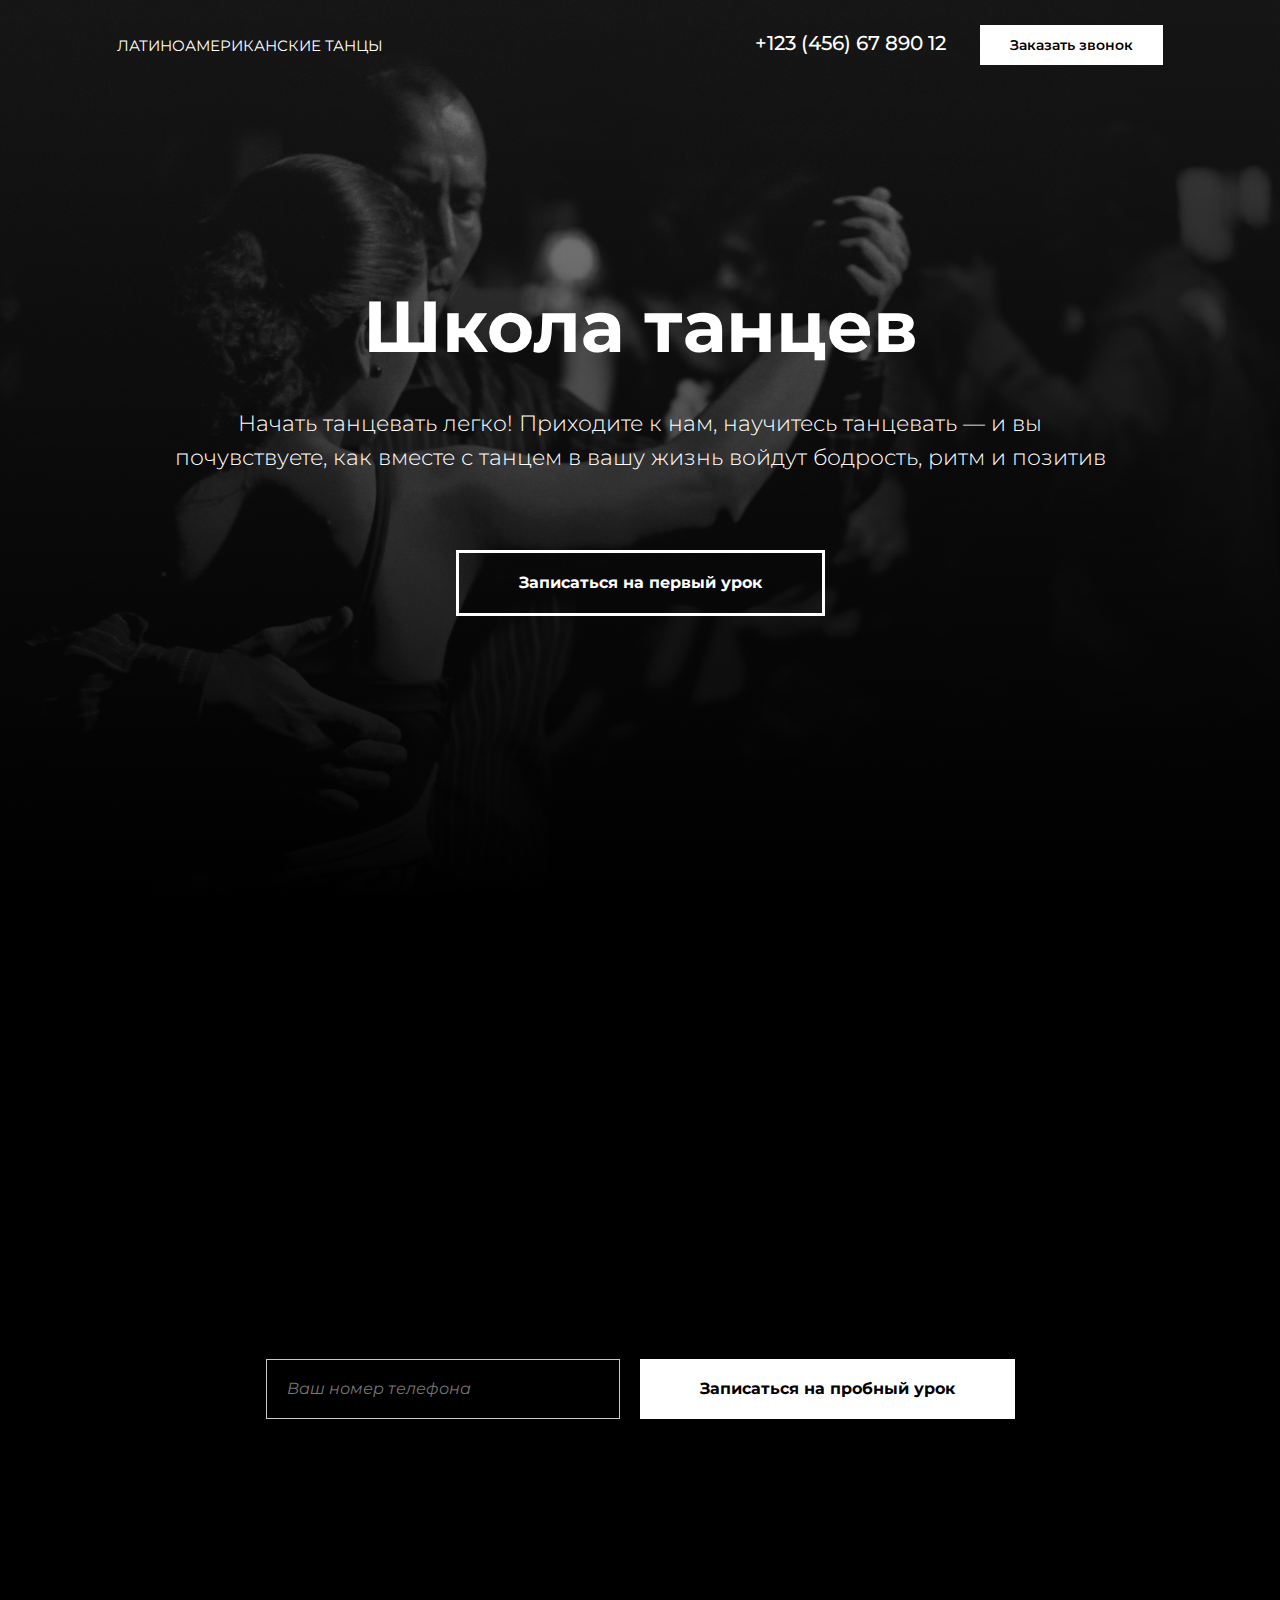
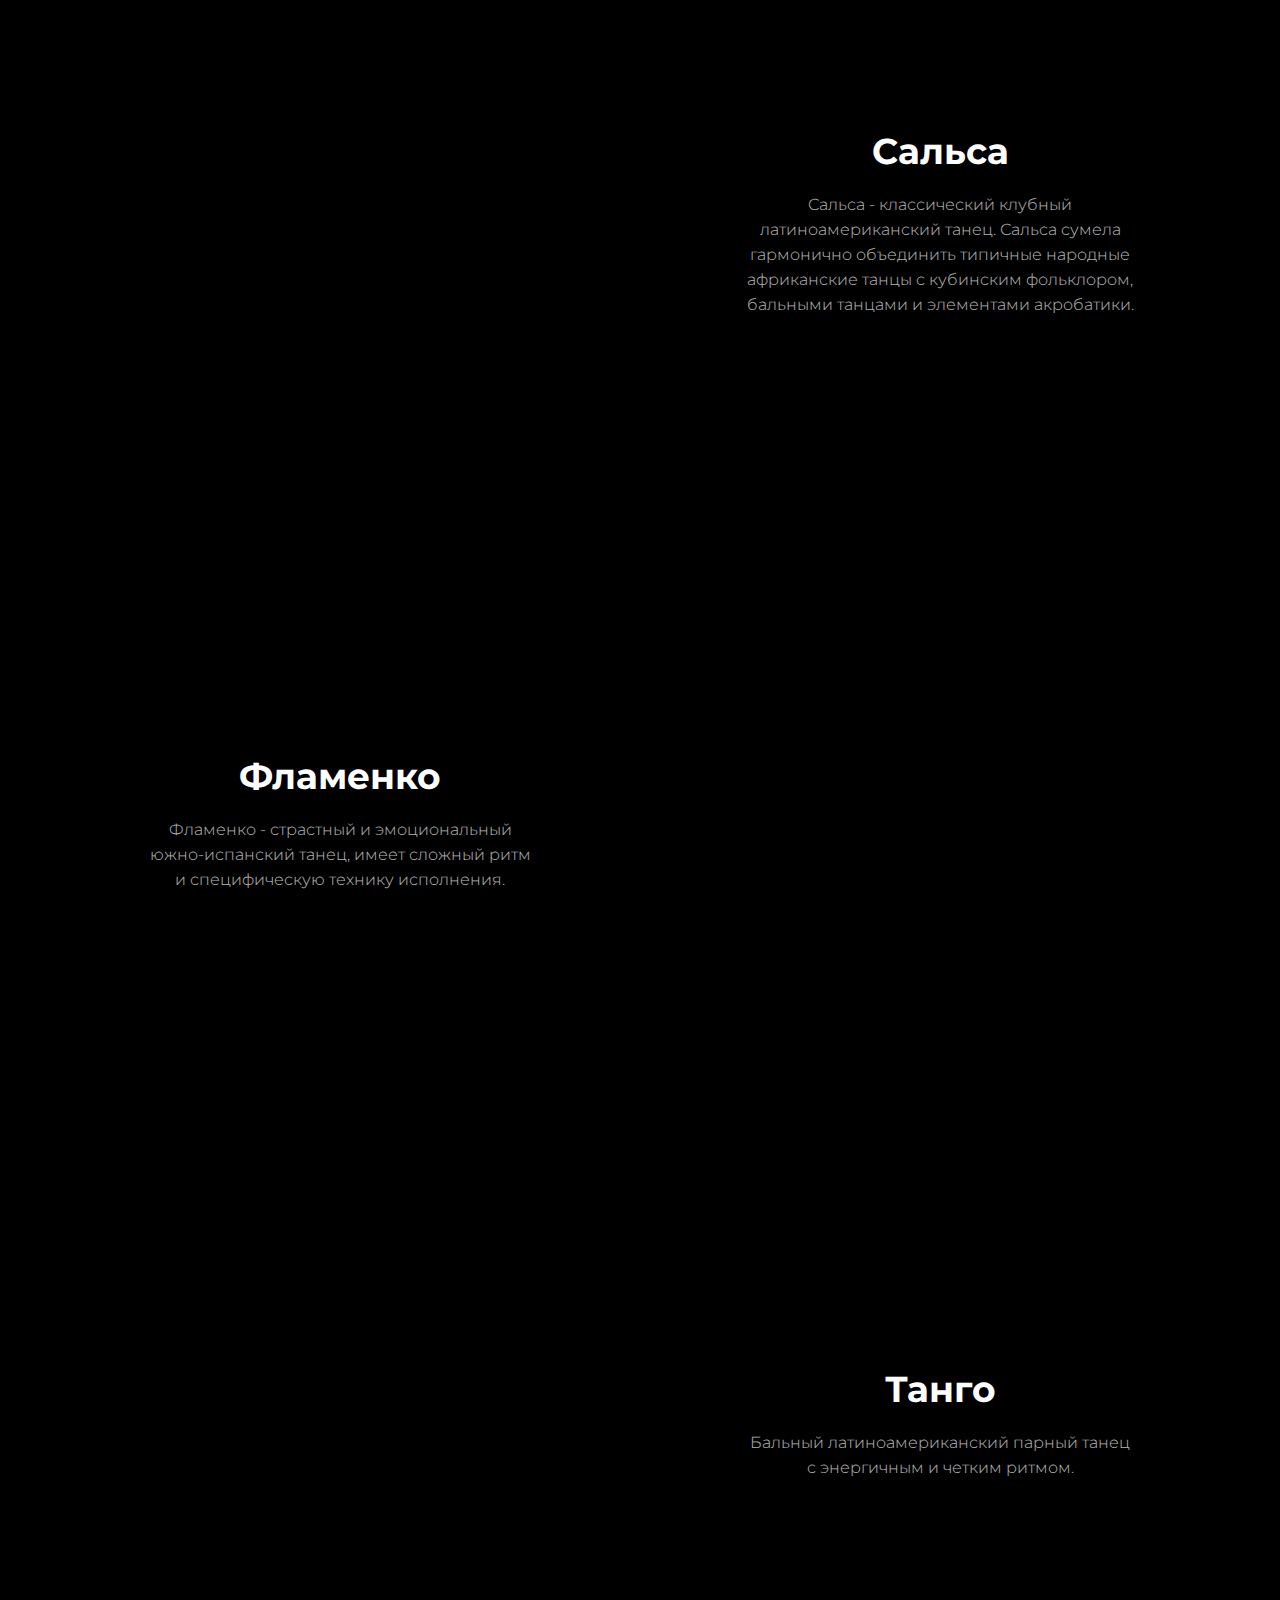
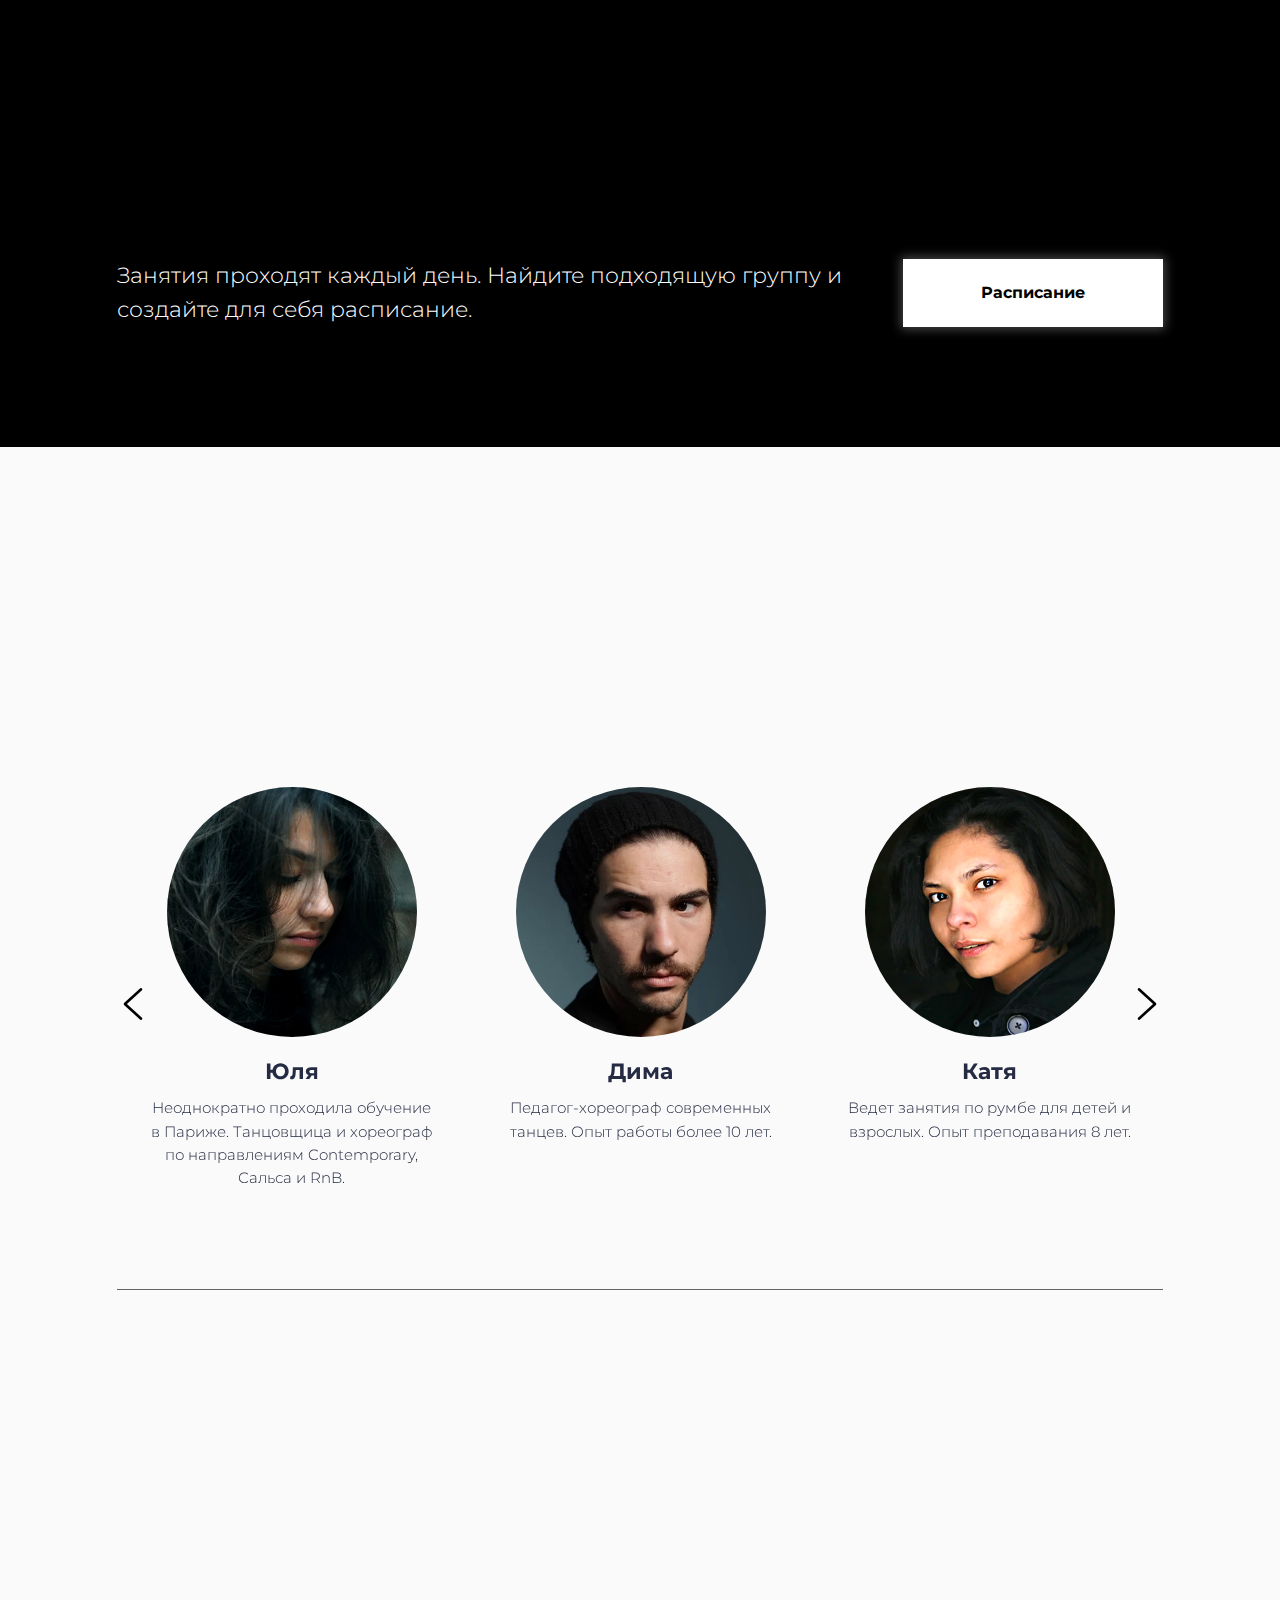
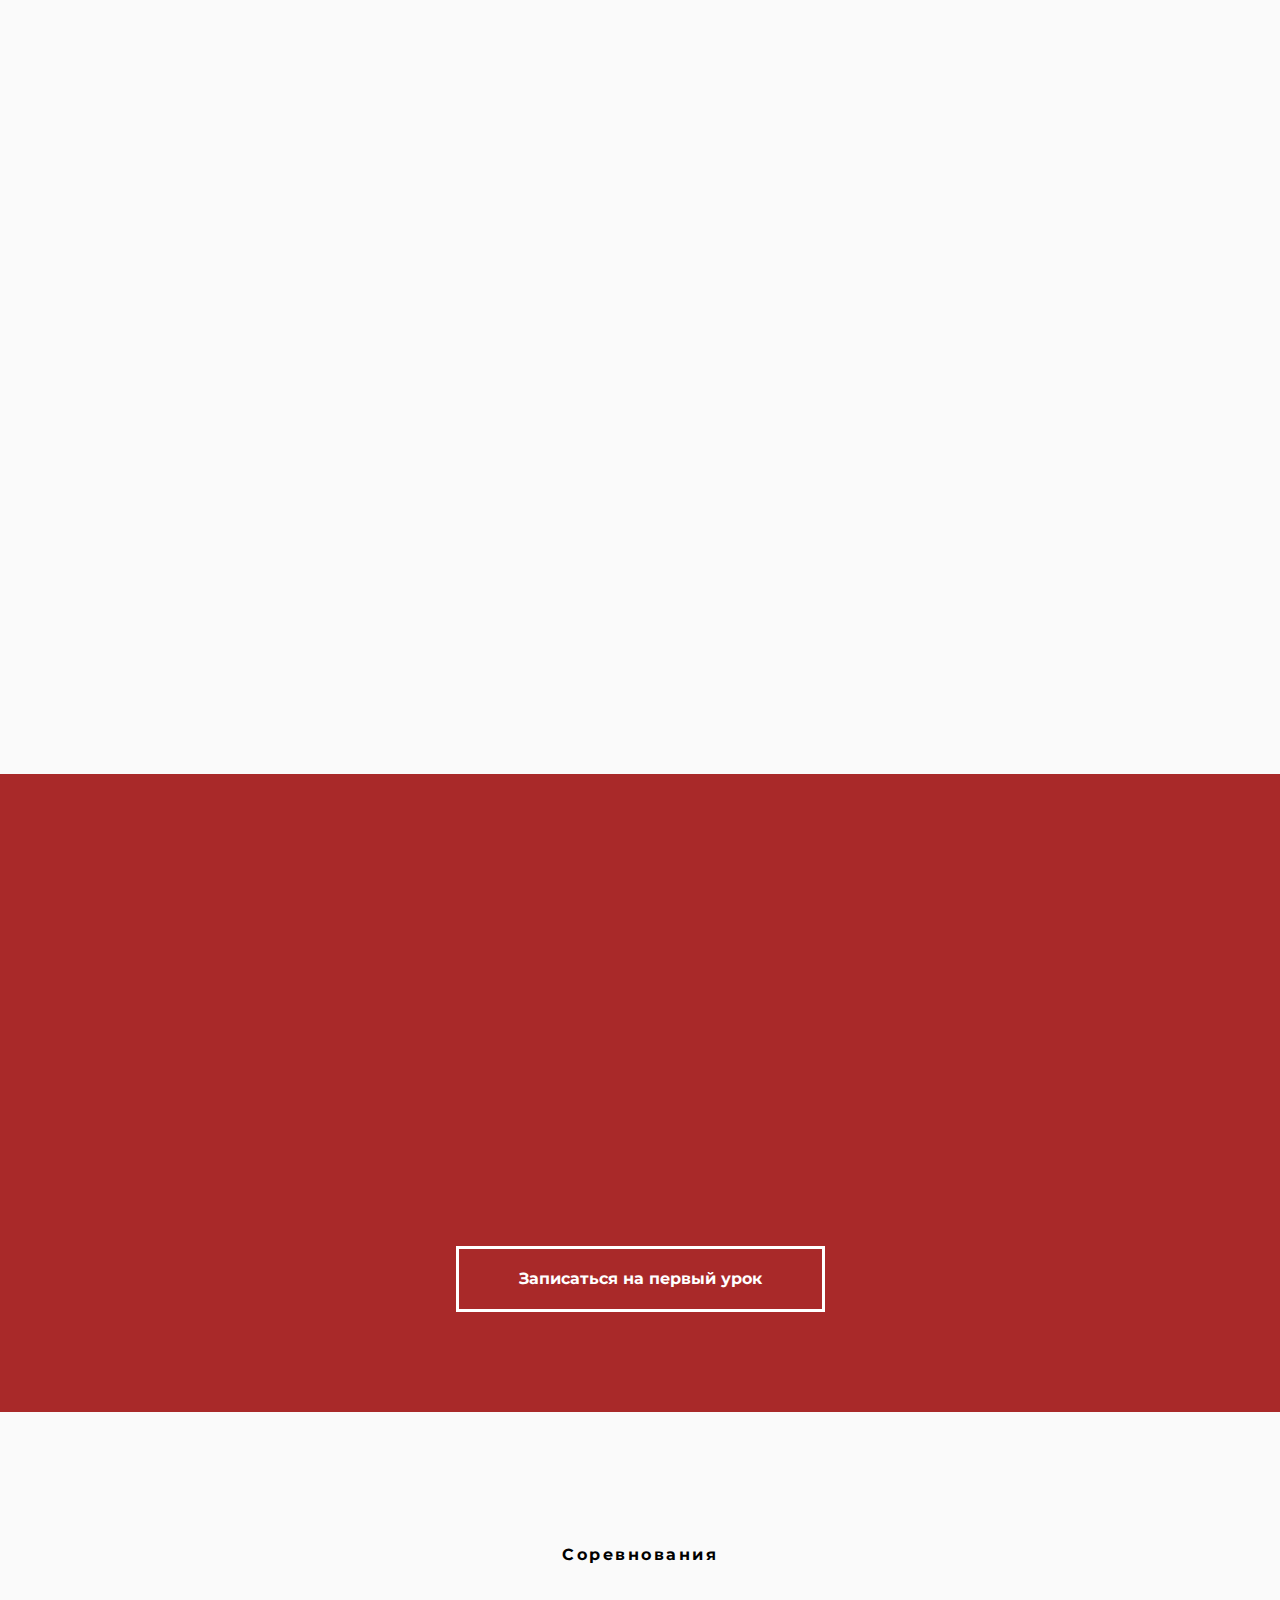
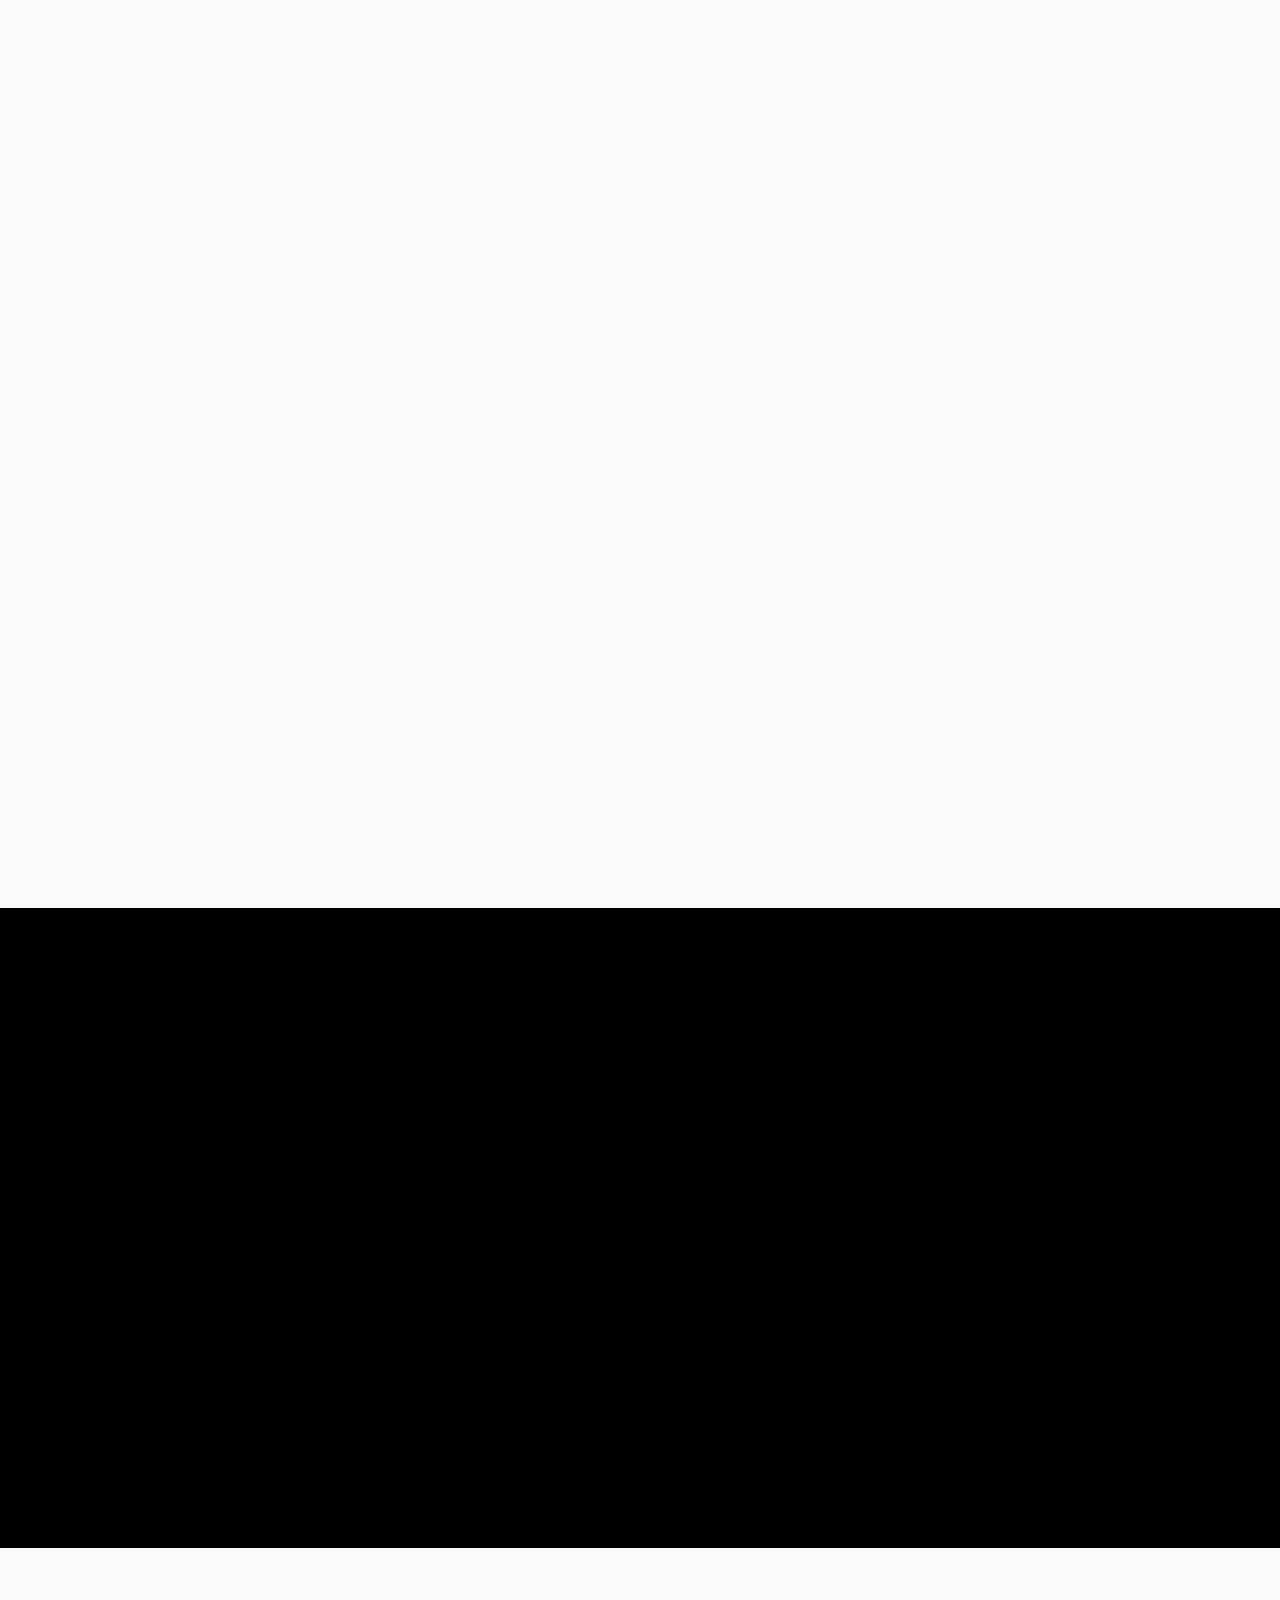
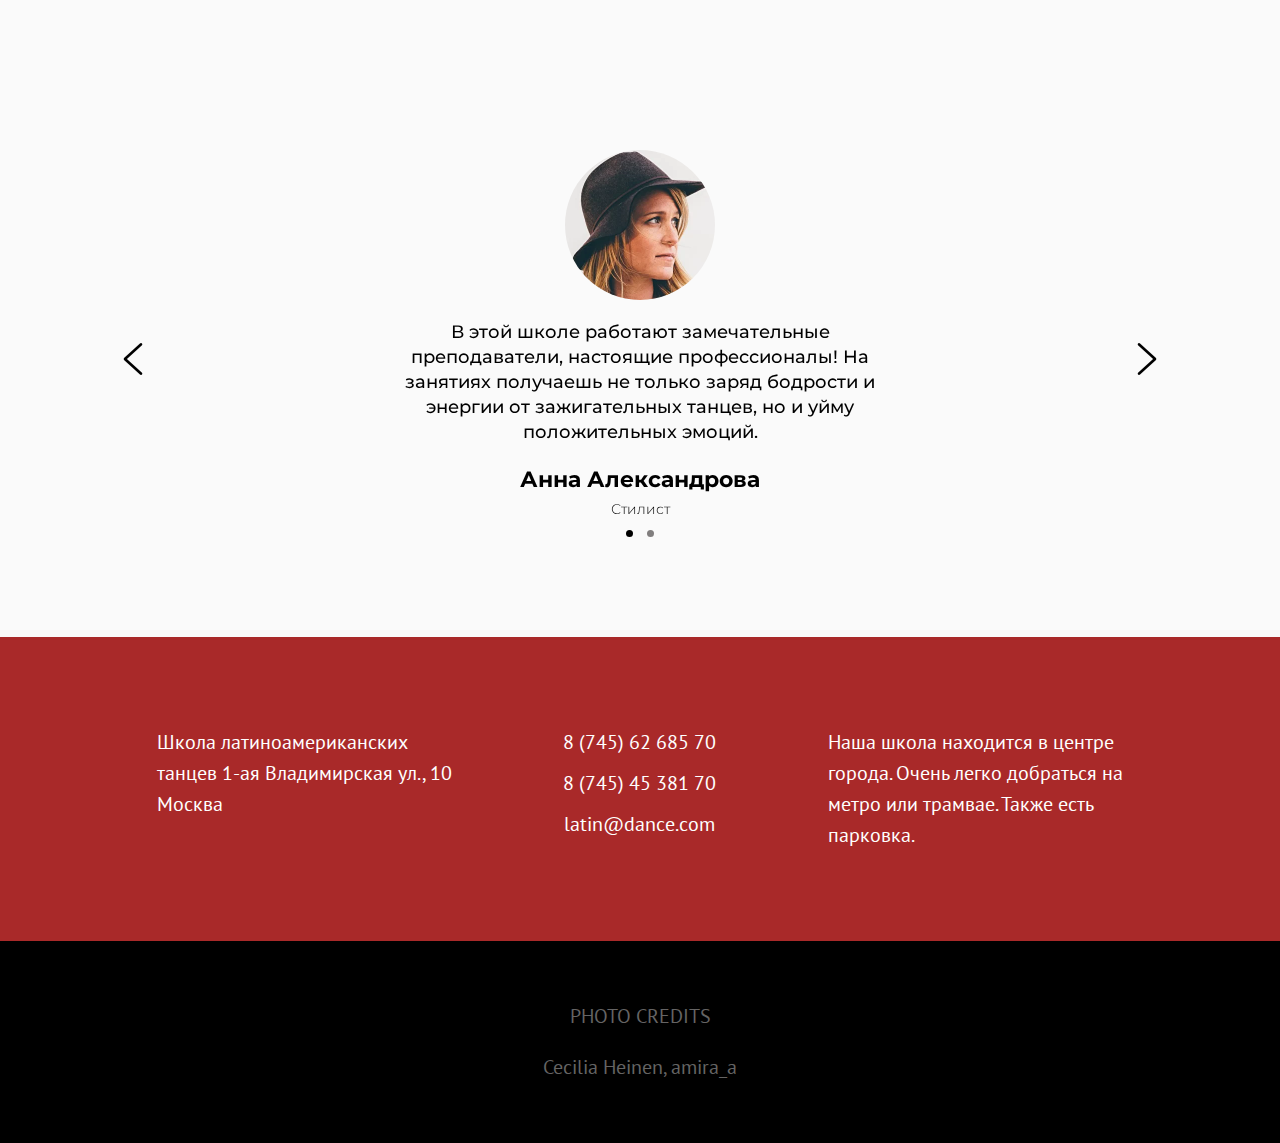
==== commit 9610cdc5: "14:26" ====
--- a/html/index.html
+++ b/html/index.html
@@ -31,13 +31,13 @@
                     </div>
                 </div>
             </header>
-            <div class="showcase__screen" id="showcase__screen">
+            <div class="showcase showcase__screen" id="showcase__screen">
                 <div class="showcase__image ibg">
                     <img src="/img/bacground.jpg" alt="showcase">
                 </div>
                 <div class="showcase__text">
-                    <h1 class="title showcase__title">Школа танцев</h1>
-                    <div class="showcase__sub-title sub-title">Начать танцевать легко! Приходите к нам, научитесь танцевать — и вы почувствуете, как вместе с танцем в вашу жизнь войдут бодрость, ритм и позитив</div>
+                    <h1 class="title showcase__title anim-items anim-no-hide">Школа танцев</h1>
+                    <div class="showcase__sub-title sub-title label anim-items anim-no-hide">Начать танцевать легко! Приходите к нам, научитесь танцевать — и вы почувствуете, как вместе с танцем в вашу жизнь войдут бодрость, ритм и позитив</div>
                     <a href="#" class="showcase__btn">Записаться на первый урок</a>
                 </div>
             </div>
@@ -57,14 +57,14 @@
                 <div class="invite">
                     <div class="container">
                         <div class="invite__text">
-                            <h2 class="invite__title">
+                            <h2 class="invite__title anim-items anim-no-hide">
                                 Опыт мирового класса
                             </h2>
-                            <div class="invite__subtitle">
+                            <div class="invite__subtitle anim-items anim-no-hide">
                                 Школа латиноамериканских танцев приглашает детей и взрослых познать мир танца. Уровень подготовки может быть различным. Грамотные преподаватели с интересом работают с новичками, и опытными танцорами.
                             </div>
                         </div>
-                        <form action="#" class="invite__form">
+                        <form action="#" class="invite__form anim-items anim-no-hide">
                             <div class="invite__input">
                                 <input type="tel" class="input" placeholder="Ваш номер телефона" required>
                             </div>
@@ -74,13 +74,13 @@
                         </form>
                     </div>
                 </div>
-                <div class="types-of-dance">
+                <div class="types-of-dance ">
                     <div class="container">
                         <div class="types__item item">
-                            <div class="item__column">
+                            <div class="item__column anim-items anim-no-hide">
                                 <div class="item__image ibg"><img src="/img/typesOfDance/1.jpg" alt="types-of-dance"></div>
                             </div>
-                            <div class="item__column">
+                            <div class="item__column anim-items anim-no-hide">
                                 <div class="item__text">
                                     <div class="item__title">Сальса</div>
                                     <div class="item__label">Сальса - классический клубный латиноамериканский танец. Сальса сумела гармонично объединить типичные народные африканские танцы с кубинским фольклором, бальными танцами и элементами акробатики.</div>
@@ -88,10 +88,10 @@
                             </div>
                         </div>
                         <div class="types__item item">
-                            <div class="item__column">
+                            <div class="item__column anim-items anim-no-hide ">
                                 <div class="item__image ibg"><img src="/img/typesOfDance/2.jpg" alt="types-of-dance"></div>
                             </div>
-                            <div class="item__column">
+                            <div class="item__column anim-items anim-no-hide">
                                 <div class="item__text">
                                     <div class="item__title">Фламенко</div>
                                     <div class="item__label">Фламенко - страстный и эмоциональный южно-испанский танец, имеет сложный ритм и специфическую технику исполнения.</div>
@@ -99,10 +99,10 @@
                             </div>
                         </div>
                         <div class="types__item item">
-                            <div class="item__column">
+                            <div class="item__column anim-items anim-no-hide">
                                 <div class="item__image ibg"><img src="/img/typesOfDance/3.jpg" alt="types-of-dance"></div>
                             </div>
-                            <div class="item__column">
+                            <div class="item__column anim-items anim-no-hide">
                                 <div class="item__text">
                                     <div class="item__title">Танго</div>
                                     <div class="item__label">Бальный латиноамериканский парный танец с энергичным и четким ритмом.</div>
@@ -113,17 +113,17 @@
                 </div>
                 <div class="schedule">
                     <div class="schedule__container container">
-                        <div class="schedule__label">Занятия проходят каждый день. Найдите подходящую группу и создайте для себя расписание.</div>
+                        <div class="schedule__label label">Занятия проходят каждый день. Найдите подходящую группу и создайте для себя расписание.</div>
                         <a href="#timetable" class="schedule__btn">Расписание</a> 
                     </div>
                 </div>
                 <div class="teachers">
                     <div class="container">
                         <div class="teachers__text">
-                            <div class="teachers__title">
+                            <div class="teachers__title anim-items anim-no-hide">
                                 Преподаватели
                             </div>
-                            <div class="teachers__subtitle">
+                            <div class="teachers__subtitle label anim-items anim-no-hide">
                                 Наши преподаватели — настоящие профессионалы с большим опытом работы и наградами за престижные танцевальные соревнования.
                             </div>
                             <div class="teachers-slider">
@@ -199,64 +199,64 @@
                 </div>
                 <div class="timetable" id="timetable">
                     <div class="container">
-                        <div class="timetable__title">
+                        <div class="timetable__title anim-items anim-no-hide">
                             Расписание
                         </div>
-                        <div class="timetable__subtitle">
+                        <div class="timetable__subtitle label anim-items anim-no-hide">
                             Пробный урок по танцам — отличная возможность выбрать свой стиль и начать танцевать. Если понравятся занятия, можете продолжить свое обучение в группах.
                         </div>
                         <ul class="timetable__week">
                             <li data-day="1" class="day">
-                                <div class="day__name">
+                                <div class="day__name anim-items anim-no-hide">
                                     Понедельник
                                 </div>
                                 <ul class="day__time">
-                                    <li>19:00 - 20:00 Сальса с Яной. Средний уровень</li>
-                                    <li>20:00 - 21:00 Танго с Димой. Высокий уровень</li>
-                                    <li>21:00 - 22:00 Фламенко с Кристиной. Высокий уровень</li>
+                                    <li class="anim-items anim-no-hide">19:00 - 20:00 Сальса с Яной. Средний уровень</li>
+                                    <li class="anim-items anim-no-hide">20:00 - 21:00 Танго с Димой. Высокий уровень</li>
+                                    <li class="anim-items anim-no-hide">21:00 - 22:00 Фламенко с Кристиной. Высокий уровень</li>
                                 </ul>
                             </li>
                             <li data-day="2" class="day">
-                                <div class="day__name">
+                                <div class="day__name anim-items anim-no-hide">
                                     Вторник
                                 </div>
                                 <ul class="day__time">
-                                    <li>
+                                    <li class="anim-items anim-no-hide">
                                         19:00 - 20:00 Фламенко с Антоном. Средний уровень</li>
-                                    <li>20:00 - 21:00 Танго с Димой. Начальный уровень</li>
-                                    <li>21:00 - 22:00 Сальса с Яной. Средний уровень</li>
+                                    <li class="anim-items anim-no-hide">20:00 - 21:00 Танго с Димой. Начальный уровень</li>
+                                    <li class="anim-items anim-no-hide">21:00 - 22:00 Сальса с Яной. Средний уровень</li>
                                 </ul>
                             </li>
                             <li data-day="3" class="day">
-                                <div class="day__name">
+                                <div class="day__name anim-items anim-no-hide">
                                     Среда
                                 </div>
                                 <ul class="day__time">
-                                    <li>
+                                    <li class="anim-items anim-no-hide">
                                         19:00 - 20:00 Танго с Яной. Средний уровень</li>
-                                    <li>20:00 - 21:00 Фламенко с Данилом. Средний уровень</li>
-                                    <li>21:00 - 22:00 Фламенко с Димой. Начальный уровень</li>
+                                    <li class="anim-items anim-no-hide">20:00 - 21:00 Фламенко с Данилом. Средний уровень</li>
+                                    <li class="anim-items anim-no-hide">21:00 - 22:00 Фламенко с Димой. Начальный уровень</li>
                                 </ul>
                             </li>
                             <li data-day="4" class="day">
-                                <div class="day__name">
+                                <div class="day__name anim-items anim-no-hide">
                                     Четверг
                                 </div>
                                 <ul class="day__time">
-                                    <li>
+                                    <li class="anim-items anim-no-hide">
                                         19:00 - 20:00 Сальса с Яной. Высокий уровень</li>
-                                    <li>20:00 - 21:00 Танго с Димой. Начальный уровень</li>
-                                    <li>21:00 - 22:00 Фламенко с Кристиной. Высокий уровень</li>
+                                    <li class="anim-items anim-no-hide">20:00 - 21:00 Танго с Димой. Начальный уровень</li>
+                                    <li class="anim-items anim-no-hide">21:00 - 22:00 Фламенко с Кристиной. Высокий уровень</li>
                                 </ul>
                             </li>
                             <li data-day="5" class="day">
-                                <div class="day__name">
+                                <div class="day__name anim-items anim-no-hide">
                                     Пятница
                                 </div>
                                 <ul class="day__time">
-                                    <li>19:00 - 20:00 Фламенко с Данилом. Средний уровень</li>
-                                    <li>20:00 - 21:00 Танго с Димой. Начальный уровень</li>
-                                    <li>21:00 - 22:00 Сальса с Яной. Средний уровень</li>
+                                    <li class="anim-items anim-no-hide">19:00 - 20:00 Фламенко с Данилом. Средний уровень</li>
+                                    <li class="anim-items anim-no-hide">20:00 - 21:00 Танго с Димой. Начальный уровень</li>
+                                    <li class="anim-items anim-no-hide">21:00 - 22:00 Сальса с Яной. Средний уровень</li>
                                 </ul>
                             </li>
                         </ul>
@@ -264,11 +264,11 @@
                 </div>
                 <div class="price">
                     <div class="container">
-                        <div class="price__title">
+                        <div class="price__title title anim-items anim-no-hide">
                             Цены
                         </div>
                         <div class="price-row">
-                            <div class="price-row__col">
+                            <div class="price-row__col anim-column anim-items anim-no-hide">
                                 <div class="cost__title">
                                     Начальный
                                 </div>
@@ -279,7 +279,7 @@
                                     Годичная программа. Вам не нужен профессиональный опыт. Доступен для лиц старше 16 лет.
                                 </div>
                             </div>
-                            <div class="price-row__col">
+                            <div class="price-row__col anim-column anim-items anim-no-hide">
                                 <div class="cost__title">
                                     Средний
                                 </div>
@@ -290,7 +290,7 @@
                                     Доступно для выпускников начальной программы. Неограниченный срок курса
                                 </div>
                             </div>
-                            <div class="price-row__col">
+                            <div class="price-row__col anim-column anim-items anim-no-hide">
                                 <div class="cost__title">
                                     Высокий
                                 </div>
@@ -309,8 +309,8 @@
                     <div class="competitions__container container">
                         <div class="competitions__text">
                             <div class="competitions__label">Соревнования</div>
-                            <h1 class="competitions__title title">Наши студенты Миша и Оля выиграли международный конкурс латиноамериканских танцев в Колумбии!</h1>
-                            <div class="sub-titile competitions__sub-title">Ежегодно мы участвуем в международных соревнованиях. В прошлом месяце наши танцоры выиграли золото в Колумбии, сделав нас первой русской школой-победительницей по латиноамериканским танцам!</div>
+                            <h1 class="competitions__title title anim-items anim-no-hide">Наши студенты Миша и Оля выиграли международный конкурс латиноамериканских танцев в Колумбии!</h1>
+                            <div class="sub-titile competitions__sub-title  label anim-items anim-no-hide">Ежегодно мы участвуем в международных соревнованиях. В прошлом месяце наши танцоры выиграли золото в Колумбии, сделав нас первой русской школой-победительницей по латиноамериканским танцам!</div>
                         </div>
                         <div class="competitions__video video ibg">
                             <iframe width="956" height="538" src="https://www.youtube.com/embed/OJpIpqtkRGA" title="Paso Doble I WDC World Professional Latin 2019" frameborder="0" allow="accelerometer; autoplay; clipboard-write; encrypted-media; gyroscope; picture-in-picture" allowfullscreen></iframe>
@@ -319,12 +319,12 @@
                 </div>
                 <div class="questions">
                     <div class="questions__container container">
-                        <div class="questions__title">
+                        <div class="questions__title title anim-items anim-no-hide">
                             Вопросы
                         </div>
                         <div class="questions__list">
                             <div class="questions__row">
-                                <div class="questions__item">
+                                <div class="questions__item anim-column anim-items anim-no-hide">
                                     <div class="ask__left">
                                         1
                                     </div>
@@ -337,7 +337,7 @@
                                         </div>
                                     </div>
                                 </div>
-                                <div class="questions__item">
+                                <div class="questions__item anim-column anim-items anim-no-hide">
                                     <div class="ask__left">
                                         2
                                     </div>
@@ -350,7 +350,7 @@
                                         </div>
                                     </div>
                                 </div>
-                                <div class="questions__item">
+                                <div class="questions__item anim-column anim-items anim-no-hide">
                                     <div class="ask__left">
                                         3
                                     </div>
@@ -365,7 +365,7 @@
                                 </div>
                             </div>
                             <div class="questions__row">
-                                <div class="questions__item">
+                                <div class="questions__item anim-column anim-items anim-no-hide">
                                     <div class="ask__left">
                                         4
                                     </div>
@@ -378,7 +378,7 @@
                                         </div>
                                     </div>
                                 </div>
-                                <div class="questions__item">
+                                <div class="questions__item anim-column anim-items anim-no-hide">
                                     <div class="ask__left">
                                         5
                                     </div>
@@ -391,7 +391,7 @@
                                         </div>
                                     </div>
                                 </div>
-                                <div class="questions__item">
+                                <div class="questions__item anim-column anim-items anim-no-hide">
                                     <div class="ask__left">
                                         6
                                     </div>
@@ -411,7 +411,7 @@
                 <!-- !Сделать блок -->
                 <div class="reviews">
                     <div class="container">
-                        <div class="reviews__title">
+                        <div class="reviews__title title anim-items anim-no-hide">
                             Отзывы учеников
                         </div>
                         <div class="reviews-slider">
--- a/css/style.css
+++ b/css/style.css
@@ -1,6 +1,73 @@
 @charset "UTF-8";
 @import url("https://fonts.googleapis.com/css2?family=Montserrat:wght@400;500;600;700;800&display=swap");
 @import url("https://fonts.googleapis.com/css2?family=PT+Sans&display=swap");
+@-webkit-keyframes animationForm {
+  0% {
+    -webkit-transform: scale(0);
+            transform: scale(0);
+  }
+  50% {
+    -webkit-transform: scale(1.1);
+            transform: scale(1.1);
+  }
+  100% {
+    -webkit-transform: scale(1);
+            transform: scale(1);
+  }
+}
+@keyframes animationForm {
+  0% {
+    -webkit-transform: scale(0);
+            transform: scale(0);
+  }
+  50% {
+    -webkit-transform: scale(1.1);
+            transform: scale(1.1);
+  }
+  100% {
+    -webkit-transform: scale(1);
+            transform: scale(1);
+  }
+}
+.label.anim-items {
+  -webkit-transform: translateY(100%);
+          transform: translateY(100%);
+  opacity: 0;
+}
+.label.anim-items.active {
+  -webkit-transition: all ease 1.2s 0.2s;
+  transition: all ease 1.2s 0.2s;
+  -webkit-transform: translateY(0%);
+          transform: translateY(0%);
+  opacity: 1;
+}
+
+.anim-column.anim-items {
+  -webkit-transform: scale(0);
+          transform: scale(0);
+}
+
+.anim-column.anim-items.active:first-child {
+  -webkit-transition: all ease 1.2s;
+  transition: all ease 1.2s;
+  -webkit-transform: scale(1);
+          transform: scale(1);
+}
+
+.anim-column.anim-items.active:nth-child(2) {
+  -webkit-transition: all ease 1.2s 0.2s;
+  transition: all ease 1.2s 0.2s;
+  -webkit-transform: scale(1);
+          transform: scale(1);
+}
+
+.anim-column.anim-items.active:last-child {
+  -webkit-transition: all ease 1.2s 0.4s;
+  transition: all ease 1.2s 0.4s;
+  -webkit-transform: scale(1);
+          transform: scale(1);
+}
+
 * {
   padding: 0;
   margin: 0;
@@ -8,6 +75,7 @@
 }
 
 *, *:before, *:after {
+  -webkit-box-sizing: border-box;
   box-sizing: border-box;
 }
 
@@ -78,8 +146,12 @@
 
 /* Лента слайдов */
 .slick-track {
-  display: flex;
-  align-items: flex-start;
+  display: -webkit-box;
+  display: -ms-flexbox;
+  display: flex;
+  -webkit-box-align: start;
+      -ms-flex-align: start;
+          align-items: flex-start;
 }
 
 .slick-arrow {
@@ -95,7 +167,8 @@
 .slick-arrow.slick-prev {
   left: 0;
   background: url("../../img/slider/right.png") 0 0/100% no-repeat;
-  transform: rotate(180deg);
+  -webkit-transform: rotate(180deg);
+          transform: rotate(180deg);
 }
 
 /* Стрелка вправо */
@@ -106,9 +179,15 @@
 
 /* Точки (булиты) */
 .reviews-slider .slick-dots {
-  display: flex;
-  align-items: center;
-  justify-content: center;
+  display: -webkit-box;
+  display: -ms-flexbox;
+  display: flex;
+  -webkit-box-align: center;
+      -ms-flex-align: center;
+          align-items: center;
+  -webkit-box-pack: center;
+      -ms-flex-pack: center;
+          justify-content: center;
 }
 
 .reviews-slider .slick-dots li {
@@ -145,15 +224,21 @@
   overflow: hidden;
   min-height: 100%;
   min-width: 100%;
-  display: flex;
-  flex-direction: column;
+  display: -webkit-box;
+  display: -ms-flexbox;
+  display: flex;
+  -webkit-box-orient: vertical;
+  -webkit-box-direction: normal;
+      -ms-flex-direction: column;
+          flex-direction: column;
 }
 
 .container {
   max-width: 1046px;
   margin: 0 auto;
   padding: 0 15px;
-  box-sizing: content-box;
+  -webkit-box-sizing: content-box;
+          box-sizing: content-box;
 }
 
 .ibg {
@@ -169,11 +254,19 @@
      object-fit: cover;
 }
 
+input:focus::-webkit-input-placeholder {
+  color: transparent;
+}
+
 input:focus::-moz-placeholder {
   color: transparent;
 }
 
 input:focus:-ms-input-placeholder {
+  color: transparent;
+}
+
+input:focus::-ms-input-placeholder {
   color: transparent;
 }
 
@@ -196,9 +289,15 @@
 }
 .header .header__container {
   height: 90px;
-  display: flex;
-  align-items: center;
-  justify-content: space-between;
+  display: -webkit-box;
+  display: -ms-flexbox;
+  display: flex;
+  -webkit-box-align: center;
+      -ms-flex-align: center;
+          align-items: center;
+  -webkit-box-pack: justify;
+      -ms-flex-pack: justify;
+          justify-content: space-between;
 }
 @media (max-width: 600px) {
   .header .header__container {
@@ -207,9 +306,15 @@
 }
 .header .header__container .header__row {
   width: 100%;
-  display: flex;
-  align-items: center;
-  justify-content: space-between;
+  display: -webkit-box;
+  display: -ms-flexbox;
+  display: flex;
+  -webkit-box-align: center;
+      -ms-flex-align: center;
+          align-items: center;
+  -webkit-box-pack: justify;
+      -ms-flex-pack: justify;
+          justify-content: space-between;
 }
 @media (max-width: 767px) {
   .header .header__container .header__row {
@@ -219,14 +324,23 @@
     height: 100%;
     top: 0;
     left: 0;
-    justify-content: flex-start;
-    flex-direction: column;
+    -webkit-box-pack: start;
+        -ms-flex-pack: start;
+            justify-content: flex-start;
+    -webkit-box-orient: vertical;
+    -webkit-box-direction: normal;
+        -ms-flex-direction: column;
+            flex-direction: column;
     padding-top: 100px;
-    transform: translateY(-100%);
+    -webkit-transform: translateY(-100%);
+            transform: translateY(-100%);
+    -webkit-transition: all ease 0.5s;
     transition: all ease 0.5s;
   }
   .header .header__container .header__row.active {
-    transform: translate(0);
+    -webkit-transform: translate(0);
+            transform: translate(0);
+    -webkit-transition: all ease 0.5s;
     transition: all ease 0.5s;
   }
   .header .header__container .header__row > *:not(:last-child) {
@@ -253,9 +367,16 @@
 }
 @media (max-width: 767px) {
   .header .header__container .header__row .header__links {
+    display: -webkit-box;
+    display: -ms-flexbox;
     display: flex;
-    flex-direction: column;
-    justify-content: center;
+    -webkit-box-orient: vertical;
+    -webkit-box-direction: normal;
+        -ms-flex-direction: column;
+            flex-direction: column;
+    -webkit-box-pack: center;
+        -ms-flex-pack: center;
+            justify-content: center;
   }
   .header .header__container .header__row .header__links > *:not(:last-child) {
     margin-bottom: 40px;
@@ -273,21 +394,31 @@
   }
 }
 .header .header__container .header__row .header__btn {
+  display: -webkit-inline-box;
+  display: -ms-inline-flexbox;
   display: inline-flex;
-  justify-content: center;
-  align-items: center;
+  -webkit-box-pack: center;
+      -ms-flex-pack: center;
+          justify-content: center;
+  -webkit-box-align: center;
+      -ms-flex-align: center;
+          align-items: center;
   background-color: white;
   color: #000000;
   min-height: 40px;
   font-size: 14px;
   font-weight: 600;
   padding: 0px 30px;
+  -webkit-transition: all ease 0.5s;
   transition: all ease 0.5s;
 }
 .header .header__container .header__row .header__btn:hover {
+  -webkit-transition: all ease 0.5s;
   transition: all ease 0.5s;
-  box-shadow: 5px 5px 7px 1px rgb(90, 89, 89);
-  transform: scale(1.1);
+  -webkit-box-shadow: 5px 5px 7px 1px rgb(90, 89, 89);
+          box-shadow: 5px 5px 7px 1px rgb(90, 89, 89);
+  -webkit-transform: scale(1.1);
+          transform: scale(1.1);
 }
 @media (max-width: 767px) {
   .header .header__container .burger {
@@ -301,6 +432,7 @@
     z-index: 5;
   }
   .header .header__container .burger span {
+    -webkit-transition: all ease 0.4s;
     transition: all ease 0.4s;
     top: 8px;
     left: 0px;
@@ -317,18 +449,22 @@
     bottom: 0px;
   }
   .header .header__container .burger.active {
+    -webkit-transition: all ease 0.4s;
     transition: all ease 0.4s;
   }
   .header .header__container .burger.active span {
     background-color: white;
-    transform: scale(0);
+    -webkit-transform: scale(0);
+            transform: scale(0);
   }
   .header .header__container .burger.active span:first-child {
-    transform: rotate(-45deg);
+    -webkit-transform: rotate(-45deg);
+            transform: rotate(-45deg);
     top: 8px;
   }
   .header .header__container .burger.active span:last-child {
-    transform: rotate(45deg);
+    -webkit-transform: rotate(45deg);
+            transform: rotate(45deg);
     bottom: 8px;
   }
 }
@@ -344,171 +480,59 @@
   height: 100%;
   top: 0;
   left: 0;
-  display: flex;
-  flex-direction: column;
-}
-
-.showcase__screen {
-  display: flex;
-  flex-direction: column;
-  justify-content: center;
-  align-items: center;
-  flex: 1 0 100%;
+  display: -webkit-box;
+  display: -ms-flexbox;
+  display: flex;
+  -webkit-box-orient: vertical;
+  -webkit-box-direction: normal;
+      -ms-flex-direction: column;
+          flex-direction: column;
+}
+
+.showcase {
+  display: -webkit-box;
+  display: -ms-flexbox;
+  display: flex;
+  -webkit-box-orient: vertical;
+  -webkit-box-direction: normal;
+      -ms-flex-direction: column;
+          flex-direction: column;
+  -webkit-box-pack: center;
+      -ms-flex-pack: center;
+          justify-content: center;
+  -webkit-box-align: center;
+      -ms-flex-align: center;
+          align-items: center;
+  -webkit-box-flex: 1;
+      -ms-flex: 1 0 100%;
+          flex: 1 0 100%;
   position: relative;
 }
-.showcase__screen .showcase__image {
+.showcase__image {
   position: absolute;
   width: 100%;
   height: 100%;
   top: 0;
   left: 0;
 }
-
-.showcase__screen::after {
-  content: "";
-  position: absolute;
-  bottom: 0;
-  left: 0;
-  width: 100%;
-  height: 100%;
-  background-color: #000000;
-  opacity: 0.4;
-}
-
-.content {
-  position: relative;
-}
-
-.showcase__screen::before {
-  content: "";
-  position: absolute;
-  width: 100%;
-  height: 100%;
-  top: 0;
-  left: 0;
-  z-index: 3;
-  background: linear-gradient(to top, #000000, transparent);
-}
-
-.invite {
-  position: relative;
-  padding: 135px 0 105px 0;
-  color: white;
-  z-index: 5;
-  background-color: black;
-}
-@media (max-width: 800px) {
-  .invite {
-    padding: 40px 0 80px 0;
-  }
-}
-.invite__text {
-  text-align: center;
-}
-.invite__title {
-  font-size: 42px;
-  line-height: 1.23;
-  font-weight: 700;
-  color: white;
-  font-size: 64px;
-  line-height: 1.23;
-  margin-bottom: 41px;
-}
-@media (max-width: 800px) {
-  .invite__title {
-    font-size: 36px;
-  }
-}
-@media (max-width: 450px) {
-  .invite__title {
-    font-size: 30px;
-  }
-}
-.invite__subtitle {
-  font-size: 22px;
-  line-height: 1.5;
-  font-weight: 300;
-  margin-bottom: 105px;
-}
-@media (max-width: 800px) {
-  .invite__subtitle {
-    font-size: 20px;
-  }
-}
-@media (max-width: 767px) {
-  .invite__subtitle {
-    margin-bottom: 40px;
-  }
-}
-@media (max-width: 450px) {
-  .invite__subtitle {
-    font-size: 15px;
-  }
-}
-.invite__form {
-  display: flex;
-  justify-content: center;
-}
-@media (max-width: 767px) {
-  .invite__form {
-    display: block;
-  }
-}
-.invite__input {
-  flex: 0 0 374px;
-  padding-right: 20px;
-}
-@media (max-width: 767px) {
-  .invite__input {
-    padding-right: 0px;
-    padding-bottom: 20px;
-  }
-}
-.invite__input input {
-  width: 100%;
-  height: 60px;
-  background-color: transparent;
-  color: #c9c9c9;
-  padding: 0 20px;
-  font-size: 16px;
-  line-height: 1.33;
-  font-style: italic;
-  border: 1px solid #c9c9c9;
-}
-.invite__input input:focus {
-  font-style: normal;
-  color: white;
-  font-style: normal;
-}
-.invite__button {
-  flex: 0 0 375px;
-}
-.invite__btn {
-  width: 100%;
-  height: 60px;
-  color: black;
-  background-color: #ffffff;
-  font-size: 16px;
-  padding-left: 60px;
-  padding-right: 60px;
-  font-weight: 700;
-  transition: all ease 0.8s;
-}
-.invite__btn:hover {
-  background-color: #c9c9c9;
-  transform: scale(0.98);
-  transition: all ease 0.8s;
-}
-
 .showcase__text {
   z-index: 4;
   margin: auto auto;
   width: 960px;
   position: relative;
-  display: flex;
-  flex-direction: column;
-  justify-content: center;
-  align-items: center;
+  display: -webkit-box;
+  display: -ms-flexbox;
+  display: flex;
+  -webkit-box-orient: vertical;
+  -webkit-box-direction: normal;
+      -ms-flex-direction: column;
+          flex-direction: column;
+  -webkit-box-pack: center;
+      -ms-flex-pack: center;
+          justify-content: center;
+  -webkit-box-align: center;
+      -ms-flex-align: center;
+          align-items: center;
 }
 @media (max-width: 1024px) {
   .showcase__text {
@@ -519,7 +543,9 @@
   .showcase__text {
     width: 100%;
     padding: 0 30px;
-    justify-content: flex-end;
+    -webkit-box-pack: end;
+        -ms-flex-pack: end;
+            justify-content: flex-end;
     padding: 100px 15px;
   }
 }
@@ -542,6 +568,18 @@
   .showcase__text .showcase__title {
     font-size: 36px;
   }
+}
+.showcase__text .showcase__title.anim-items {
+  -webkit-transform: translateY(100%);
+          transform: translateY(100%);
+  opacity: 0;
+}
+.showcase__text .showcase__title.anim-items.active {
+  -webkit-transition: all ease 1.2s;
+  transition: all ease 1.2s;
+  -webkit-transform: translateY(0%);
+          transform: translateY(0%);
+  opacity: 1;
 }
 .showcase__text .showcase__sub-title {
   font-size: 42px;
@@ -565,8 +603,21 @@
     font-size: 18px;
   }
 }
-
+.showcase__text .showcase__sub-title.anim-items {
+  -webkit-transform: translateY(100%);
+          transform: translateY(100%);
+  opacity: 0;
+}
+.showcase__text .showcase__sub-title.anim-items.active {
+  -webkit-transition: all ease 1.2s;
+  transition: all ease 1.2s;
+  -webkit-transform: translateY(0%);
+          transform: translateY(0%);
+  opacity: 1;
+}
 .showcase__btn {
+  -webkit-animation: animationForm 1.2s;
+          animation: animationForm 1.2s;
   display: inline-block;
   line-height: 60px;
   color: #ffffff;
@@ -577,6 +628,7 @@
   font-size: 16px;
   padding-left: 60px;
   padding-right: 60px;
+  -webkit-transition: all ease 0.5s;
   transition: all ease 0.5s;
 }
 @media (max-width: 400px) {
@@ -586,11 +638,199 @@
     line-height: 428.5714285714%;
   }
 }
-
 .showcase__btn:hover {
   border: 3px solid #a92929;
   color: #a92929;
+  -webkit-transition: all ease 0.5s;
   transition: all ease 0.5s;
+}
+
+.showcase::after {
+  content: "";
+  position: absolute;
+  bottom: 0;
+  left: 0;
+  width: 100%;
+  height: 100%;
+  background-color: #000000;
+  opacity: 0.4;
+}
+
+.content {
+  position: relative;
+}
+
+.showcase::before {
+  content: "";
+  position: absolute;
+  width: 100%;
+  height: 100%;
+  top: 0;
+  left: 0;
+  z-index: 3;
+  background: -webkit-gradient(linear, left bottom, left top, from(#000000), to(transparent));
+  background: linear-gradient(to top, #000000, transparent);
+}
+
+.invite {
+  position: relative;
+  padding: 135px 0 105px 0;
+  color: white;
+  z-index: 5;
+  background-color: black;
+}
+@media (max-width: 800px) {
+  .invite {
+    padding: 40px 0 80px 0;
+  }
+}
+.invite__text {
+  text-align: center;
+}
+.invite__title {
+  font-size: 42px;
+  line-height: 1.23;
+  font-weight: 700;
+  color: white;
+  font-size: 64px;
+  line-height: 1.23;
+  margin-bottom: 41px;
+}
+@media (max-width: 800px) {
+  .invite__title {
+    font-size: 36px;
+  }
+}
+@media (max-width: 450px) {
+  .invite__title {
+    font-size: 30px;
+  }
+}
+.invite__title.anim-items {
+  -webkit-transform: translateY(100%);
+          transform: translateY(100%);
+  opacity: 0;
+}
+.invite__title.anim-items.active {
+  -webkit-transition: all ease 1.2s;
+  transition: all ease 1.2s;
+  -webkit-transform: translateY(0%);
+          transform: translateY(0%);
+  opacity: 1;
+}
+.invite__title.anim-items {
+  -webkit-transform: translateX(-100%);
+          transform: translateX(-100%);
+  opacity: 0;
+}
+.invite__title.anim-items.active {
+  -webkit-transition: all ease 1.2s;
+  transition: all ease 1.2s;
+  -webkit-transform: translateX(0%);
+          transform: translateX(0%);
+  opacity: 1;
+}
+.invite__subtitle {
+  font-size: 22px;
+  line-height: 1.5;
+  font-weight: 300;
+  margin-bottom: 105px;
+}
+.invite__subtitle.anim-items {
+  -webkit-transform: translateX(-100%);
+          transform: translateX(-100%);
+  opacity: 0;
+}
+.invite__subtitle.anim-items.active {
+  -webkit-transition: all ease 1.2s 0.5s;
+  transition: all ease 1.2s 0.5s;
+  -webkit-transform: translateX(0%);
+          transform: translateX(0%);
+  opacity: 1;
+}
+@media (max-width: 800px) {
+  .invite__subtitle {
+    font-size: 20px;
+  }
+}
+@media (max-width: 767px) {
+  .invite__subtitle {
+    margin-bottom: 40px;
+  }
+}
+@media (max-width: 450px) {
+  .invite__subtitle {
+    font-size: 15px;
+  }
+}
+.invite__form {
+  display: -webkit-box;
+  display: -ms-flexbox;
+  display: flex;
+  -webkit-box-pack: center;
+      -ms-flex-pack: center;
+          justify-content: center;
+}
+.invite__form.anim-items.active {
+  -webkit-animation: animationForm 1.2s;
+          animation: animationForm 1.2s;
+}
+@media (max-width: 767px) {
+  .invite__form {
+    display: block;
+  }
+}
+.invite__input {
+  -webkit-box-flex: 0;
+      -ms-flex: 0 0 374px;
+          flex: 0 0 374px;
+  padding-right: 20px;
+}
+@media (max-width: 767px) {
+  .invite__input {
+    padding-right: 0px;
+    padding-bottom: 20px;
+  }
+}
+.invite__input input {
+  width: 100%;
+  height: 60px;
+  background-color: transparent;
+  color: #c9c9c9;
+  padding: 0 20px;
+  font-size: 16px;
+  line-height: 1.33;
+  font-style: italic;
+  border: 1px solid #c9c9c9;
+}
+.invite__input input:focus {
+  font-style: normal;
+  color: white;
+  font-style: normal;
+}
+.invite__button {
+  -webkit-box-flex: 0;
+      -ms-flex: 0 0 375px;
+          flex: 0 0 375px;
+}
+.invite__btn {
+  width: 100%;
+  height: 60px;
+  color: black;
+  background-color: #ffffff;
+  font-size: 16px;
+  padding-left: 60px;
+  padding-right: 60px;
+  font-weight: 700;
+  -webkit-transition: all ease 0.8s;
+  transition: all ease 0.8s;
+}
+.invite__btn:hover {
+  background-color: #c9c9c9;
+  -webkit-transform: scale(0.98);
+          transform: scale(0.98);
+  -webkit-transition: all ease 0.8s;
+  transition: all ease 0.8s;
 }
 
 .types-of-dance {
@@ -598,11 +838,16 @@
   background-color: black;
 }
 .types-of-dance .types__item {
+  display: -webkit-box;
+  display: -ms-flexbox;
   display: flex;
 }
 @media (max-width: 850px) {
   .types-of-dance .types__item {
-    flex-direction: column;
+    -webkit-box-orient: vertical;
+    -webkit-box-direction: normal;
+        -ms-flex-direction: column;
+            flex-direction: column;
   }
 }
 .types-of-dance .container {
@@ -619,21 +864,51 @@
   }
 }
 
-.item {
+.item:nth-child(2) .item__column:first-child {
+  -webkit-box-ordinal-group: 3;
+      -ms-flex-order: 2;
+          order: 2;
+}
+.item:nth-child(2) .item__column:last-child {
+  -webkit-box-ordinal-group: 2;
+      -ms-flex-order: 1;
+          order: 1;
+}
+.item__column:nth-child(odd).anim-items {
+  -webkit-transform: scale(0);
+          transform: scale(0);
+}
+.item__column:nth-child(odd).anim-items.active {
+  -webkit-transition: all ease 1.2s;
+  transition: all ease 1.2s;
+  -webkit-transform: scale(1);
+          transform: scale(1);
+}
+.item__column:nth-child(even).anim-items {
+  background-color: #000000;
+}
+.item__column:nth-child(even).anim-items.active {
   background-color: #a92929;
-}
-.item:nth-child(2) .item__column:first-child {
-  order: 2;
-}
-.item:nth-child(2) .item__column:last-child {
-  order: 1;
+  -webkit-transition: all ease 0.8s 0.8s;
+  transition: all ease 0.8s 0.8s;
 }
 .item__column {
-  flex: 0 1 50%;
-  display: flex;
-  flex-direction: column;
-  justify-content: center;
-  align-items: center;
+  -webkit-box-flex: 0;
+      -ms-flex: 0 1 50%;
+          flex: 0 1 50%;
+  display: -webkit-box;
+  display: -ms-flexbox;
+  display: flex;
+  -webkit-box-orient: vertical;
+  -webkit-box-direction: normal;
+      -ms-flex-direction: column;
+          flex-direction: column;
+  -webkit-box-pack: center;
+      -ms-flex-pack: center;
+          justify-content: center;
+  -webkit-box-align: center;
+      -ms-flex-align: center;
+          align-items: center;
 }
 .item__image {
   padding-bottom: 100%;
@@ -668,6 +943,18 @@
   .item__title {
     font-size: 28px;
   }
+}
+.item__title.anim-items {
+  -webkit-transform: translateY(100%);
+          transform: translateY(100%);
+  opacity: 0;
+}
+.item__title.anim-items.active {
+  -webkit-transition: all ease 1.2s;
+  transition: all ease 1.2s;
+  -webkit-transform: translateY(0%);
+          transform: translateY(0%);
+  opacity: 1;
 }
 .item__label {
   padding: 0 5px;
@@ -691,20 +978,35 @@
 }
 .schedule__container {
   padding: 105px 15px 120px;
+  display: -webkit-box;
+  display: -ms-flexbox;
   display: flex;
 }
 @media (max-width: 968px) {
   .schedule__container {
-    flex-direction: column;
+    -webkit-box-orient: vertical;
+    -webkit-box-direction: normal;
+        -ms-flex-direction: column;
+            flex-direction: column;
     padding: 40px 15px 80px;
-    justify-content: center;
-    align-items: center;
+    -webkit-box-pack: center;
+        -ms-flex-pack: center;
+            justify-content: center;
+    -webkit-box-align: center;
+        -ms-flex-align: center;
+            align-items: center;
   }
 }
 .schedule__label {
-  flex: 1 1 auto;
-  display: flex;
-  justify-content: center;
+  -webkit-box-flex: 1;
+      -ms-flex: 1 1 auto;
+          flex: 1 1 auto;
+  display: -webkit-box;
+  display: -ms-flexbox;
+  display: flex;
+  -webkit-box-pack: center;
+      -ms-flex-pack: center;
+          justify-content: center;
   font-weight: 300;
   line-height: 1.55;
   font-size: 22px;
@@ -724,14 +1026,23 @@
   }
 }
 .schedule__btn {
-  box-shadow: 0 0 10px 2px #4c4b4b;
-  flex: 0 0 260px;
+  -webkit-box-shadow: 0 0 10px 2px #4c4b4b;
+          box-shadow: 0 0 10px 2px #4c4b4b;
+  -webkit-box-flex: 0;
+      -ms-flex: 0 0 260px;
+          flex: 0 0 260px;
   margin-left: 40px;
   display: inline-block;
   font-weight: bold;
-  display: flex;
-  justify-content: center;
-  align-items: center;
+  display: -webkit-box;
+  display: -ms-flexbox;
+  display: flex;
+  -webkit-box-pack: center;
+      -ms-flex-pack: center;
+          justify-content: center;
+  -webkit-box-align: center;
+      -ms-flex-align: center;
+          align-items: center;
   color: #000000;
   border: 0px solid #ffffff;
   background-color: #ffffff;
@@ -739,18 +1050,23 @@
   font-size: 16px;
   padding-left: 60px;
   padding-right: 60px;
+  -webkit-transition: all ease 0.8s;
   transition: all ease 0.8s;
 }
 @media (max-width: 968px) {
   .schedule__btn {
     max-width: 260px;
-    flex: 0 0 60px;
+    -webkit-box-flex: 0;
+        -ms-flex: 0 0 60px;
+            flex: 0 0 60px;
     margin-left: 0;
   }
 }
 .schedule__btn:hover {
   background-color: #c9c9c9;
-  transform: scale(0.98);
+  -webkit-transform: scale(0.98);
+          transform: scale(0.98);
+  -webkit-transition: all ease 0.8s;
   transition: all ease 0.8s;
 }
 
@@ -773,6 +1089,18 @@
   color: #000000;
   margin-bottom: 40px;
 }
+.teachers__title.anim-items {
+  -webkit-transform: translateY(100%);
+          transform: translateY(100%);
+  opacity: 0;
+}
+.teachers__title.anim-items.active {
+  -webkit-transition: all ease 1.2s;
+  transition: all ease 1.2s;
+  -webkit-transform: translateY(0%);
+          transform: translateY(0%);
+  opacity: 1;
+}
 @media (max-width: 500px) {
   .teachers__title {
     font-size: 30px;
@@ -811,12 +1139,19 @@
   margin-bottom: 100px;
 }
 .teachers-slider__col {
-  display: flex;
-  flex-direction: column;
+  display: -webkit-box;
+  display: -ms-flexbox;
+  display: flex;
+  -webkit-box-orient: vertical;
+  -webkit-box-direction: normal;
+      -ms-flex-direction: column;
+          flex-direction: column;
 }
 
 .col__image {
-  flex: 0 1 250px;
+  -webkit-box-flex: 0;
+      -ms-flex: 0 1 250px;
+          flex: 0 1 250px;
   margin-bottom: 20px;
 }
 .col__image img {
@@ -865,6 +1200,18 @@
   text-align: center;
   margin-bottom: 40px;
 }
+.timetable__title.anim-items {
+  -webkit-transform: translateY(100%);
+          transform: translateY(100%);
+  opacity: 0;
+}
+.timetable__title.anim-items.active {
+  -webkit-transition: all ease 1.2s;
+  transition: all ease 1.2s;
+  -webkit-transform: translateY(0%);
+          transform: translateY(0%);
+  opacity: 1;
+}
 @media (max-width: 500px) {
   .timetable__title {
     font-size: 30px;
@@ -899,23 +1246,48 @@
   }
 }
 .timetable__week {
-  display: flex;
-  flex-direction: column;
-  justify-content: center;
-  align-items: center;
+  display: -webkit-box;
+  display: -ms-flexbox;
+  display: flex;
+  -webkit-box-orient: vertical;
+  -webkit-box-direction: normal;
+      -ms-flex-direction: column;
+          flex-direction: column;
+  -webkit-box-pack: center;
+      -ms-flex-pack: center;
+          justify-content: center;
+  -webkit-box-align: center;
+      -ms-flex-align: center;
+          align-items: center;
 }
 
 .day {
   width: 70%;
+  display: -webkit-box;
+  display: -ms-flexbox;
   display: flex;
   margin-bottom: 30px;
 }
 .day__name {
-  flex: 0 1 35%;
+  -webkit-box-flex: 0;
+      -ms-flex: 0 1 35%;
+          flex: 0 1 35%;
   font-size: 24px;
   line-height: 1.35;
   font-weight: 700;
 }
+.day__name.anim-items {
+  -webkit-transform: translateX(-100%);
+          transform: translateX(-100%);
+  opacity: 0;
+}
+.day__name.anim-items.active {
+  -webkit-transition: all ease 1.2s 0.6s;
+  transition: all ease 1.2s 0.6s;
+  -webkit-transform: translateX(0%);
+          transform: translateX(0%);
+  opacity: 1;
+}
 @media (max-width: 990px) {
   .day__name {
     margin-bottom: 10px;
@@ -923,10 +1295,38 @@
 }
 .day__time {
   font-family: "PT Sans", sans-serif;
-  flex: 0 1 65%;
+  -webkit-box-flex: 0;
+      -ms-flex: 0 1 65%;
+          flex: 0 1 65%;
   font-size: 20px;
   line-height: 1.55;
   font-weight: 300;
+}
+.day__time li.anim-items {
+  -webkit-transform: translateX(-100%);
+          transform: translateX(-100%);
+  opacity: 0;
+}
+.day__time li.anim-items.active:first-child {
+  -webkit-transition: all ease 1.2s;
+  transition: all ease 1.2s;
+  -webkit-transform: translateX(0%);
+          transform: translateX(0%);
+  opacity: 1;
+}
+.day__time li.anim-items.active:nth-child(2) {
+  -webkit-transition: all ease 1.2s 0.1s;
+  transition: all ease 1.2s 0.1s;
+  -webkit-transform: translateX(0%);
+          transform: translateX(0%);
+  opacity: 1;
+}
+.day__time li.anim-items.active:last-child {
+  -webkit-transition: all ease 1.2s 0.2s;
+  transition: all ease 1.2s 0.2s;
+  -webkit-transform: translateX(0%);
+          transform: translateX(0%);
+  opacity: 1;
 }
 @media (max-width: 425px) {
   .day__time {
@@ -936,7 +1336,10 @@
 }
 @media (max-width: 900px) {
   .day {
-    flex-direction: column;
+    -webkit-box-orient: vertical;
+    -webkit-box-direction: normal;
+        -ms-flex-direction: column;
+            flex-direction: column;
   }
 }
 
@@ -962,6 +1365,18 @@
   text-align: center;
   margin-bottom: 60px;
 }
+.price__title.anim-items {
+  -webkit-transform: translateY(100%);
+          transform: translateY(100%);
+  opacity: 0;
+}
+.price__title.anim-items.active {
+  -webkit-transition: all ease 1.2s;
+  transition: all ease 1.2s;
+  -webkit-transform: translateY(0%);
+          transform: translateY(0%);
+  opacity: 1;
+}
 @media (max-width: 600px) {
   .price__title {
     margin-bottom: 20px;
@@ -973,21 +1388,27 @@
 }
 
 .price-row {
-  display: flex;
-  justify-content: space-between;
-  margin: 0 20px 50px;
-}
-@media (max-width: 1000px) {
-  .price-row {
-    margin: 0 0 50px;
-  }
+  display: -webkit-box;
+  display: -ms-flexbox;
+  display: flex;
+  -webkit-box-pack: justify;
+      -ms-flex-pack: justify;
+          justify-content: space-between;
+  margin-bottom: 50px;
 }
 .price-row__col {
   text-align: center;
-  flex: 0 0 33.333%;
+  -webkit-box-flex: 0;
+      -ms-flex: 0 0 33.333%;
+          flex: 0 0 33.333%;
   padding: 0 20px;
-  display: flex;
-  flex-direction: column;
+  display: -webkit-box;
+  display: -ms-flexbox;
+  display: flex;
+  -webkit-box-orient: vertical;
+  -webkit-box-direction: normal;
+      -ms-flex-direction: column;
+          flex-direction: column;
 }
 @media (max-width: 1000px) {
   .price-row__col {
@@ -996,22 +1417,22 @@
 }
 @media (max-width: 1000px) {
   .price-row__col {
-    flex: 0 1 100%;
+    -webkit-box-flex: 0;
+        -ms-flex: 0 1 100%;
+            flex: 0 1 100%;
     width: 100%;
     margin-bottom: 30px;
   }
 }
 @media (max-width: 1000px) {
   .price-row {
-    flex-direction: column;
-  }
-}
-
-@media (max-width: 1000px) {
-  .price-row__col:nth-child(2) {
-    padding: 0px 20px;
-  }
-}
+    -webkit-box-orient: vertical;
+    -webkit-box-direction: normal;
+        -ms-flex-direction: column;
+            flex-direction: column;
+  }
+}
+
 .cost__title {
   padding: 15px 0px;
   font-size: 42px;
@@ -1022,6 +1443,18 @@
   border-bottom: 0.5px solid white;
   margin-bottom: 15px;
 }
+.cost__title.anim-items {
+  -webkit-transform: translateY(100%);
+          transform: translateY(100%);
+  opacity: 0;
+}
+.cost__title.anim-items.active {
+  -webkit-transition: all ease 1.2s;
+  transition: all ease 1.2s;
+  -webkit-transform: translateY(0%);
+          transform: translateY(0%);
+  opacity: 1;
+}
 @media (max-width: 900px) {
   .cost__title {
     font-size: 42px;
@@ -1090,34 +1523,57 @@
   text-align: center;
   margin-bottom: 40px;
 }
+.questions__title.anim-items {
+  -webkit-transform: translateY(100%);
+          transform: translateY(100%);
+  opacity: 0;
+}
+.questions__title.anim-items.active {
+  -webkit-transition: all ease 1.2s;
+  transition: all ease 1.2s;
+  -webkit-transform: translateY(0%);
+          transform: translateY(0%);
+  opacity: 1;
+}
 @media (max-width: 600px) {
   .questions__title {
     font-size: 36px;
   }
 }
 .questions__list {
-  display: flex;
-  flex-direction: column;
+  display: -webkit-box;
+  display: -ms-flexbox;
+  display: flex;
+  -webkit-box-orient: vertical;
+  -webkit-box-direction: normal;
+      -ms-flex-direction: column;
+          flex-direction: column;
 }
 .questions__row {
-  display: flex;
-  justify-content: space-between;
+  display: -webkit-box;
+  display: -ms-flexbox;
+  display: flex;
+  -webkit-box-pack: justify;
+      -ms-flex-pack: justify;
+          justify-content: space-between;
   margin-bottom: 30px;
 }
 @media (max-width: 1100px) {
   .questions__row {
-    flex-direction: column;
-    width: 80%;
+    -webkit-box-orient: vertical;
+    -webkit-box-direction: normal;
+        -ms-flex-direction: column;
+            flex-direction: column;
+    width: 100%;
     margin: 0 auto;
   }
 }
-@media (max-width: 500px) {
-  .questions__row {
-    width: 100%;
-  }
-}
 .questions__item {
-  flex: 0 1 32%;
+  -webkit-box-flex: 0;
+      -ms-flex: 0 1 32%;
+          flex: 0 1 32%;
+  display: -webkit-box;
+  display: -ms-flexbox;
   display: flex;
 }
 @media (max-width: 1100px) {
@@ -1127,10 +1583,18 @@
 }
 
 .ask__left {
-  display: flex;
-  justify-content: center;
-  align-items: center;
-  flex: 0 0 65px;
+  display: -webkit-box;
+  display: -ms-flexbox;
+  display: flex;
+  -webkit-box-pack: center;
+      -ms-flex-pack: center;
+          justify-content: center;
+  -webkit-box-align: center;
+      -ms-flex-align: center;
+          align-items: center;
+  -webkit-box-flex: 0;
+      -ms-flex: 0 0 65px;
+          flex: 0 0 65px;
   height: 65px;
   background-color: #a92929;
   border-radius: 50%;
@@ -1139,7 +1603,9 @@
 }
 @media (max-width: 768px) {
   .ask__left {
-    flex: 0 0 45px;
+    -webkit-box-flex: 0;
+        -ms-flex: 0 0 45px;
+            flex: 0 0 45px;
     height: 45px;
     font-size: 18px;
   }
@@ -1154,6 +1620,18 @@
   color: white;
   font-size: 19px;
   margin-bottom: 10px;
+}
+.ask__title.anim-items {
+  -webkit-transform: translateY(100%);
+          transform: translateY(100%);
+  opacity: 0;
+}
+.ask__title.anim-items.active {
+  -webkit-transition: all ease 1.2s;
+  transition: all ease 1.2s;
+  -webkit-transform: translateY(0%);
+          transform: translateY(0%);
+  opacity: 1;
 }
 @media (max-width: 768px) {
   .ask__title {
@@ -1220,6 +1698,18 @@
   .competitions__title {
     font-size: 24px;
   }
+}
+.competitions__title.anim-items {
+  -webkit-transform: translateY(100%);
+          transform: translateY(100%);
+  opacity: 0;
+}
+.competitions__title.anim-items.active {
+  -webkit-transition: all ease 1.2s;
+  transition: all ease 1.2s;
+  -webkit-transform: translateY(0%);
+          transform: translateY(0%);
+  opacity: 1;
 }
 .competitions__sub-title {
   color: #ffffff;
@@ -1261,24 +1751,40 @@
   }
 }
 .adress__row {
+  display: -webkit-box;
+  display: -ms-flexbox;
   display: flex;
   margin: 0 20px;
 }
 @media (max-width: 920px) {
   .adress__row {
-    flex-direction: column;
+    -webkit-box-orient: vertical;
+    -webkit-box-direction: normal;
+        -ms-flex-direction: column;
+            flex-direction: column;
     margin: 0;
-    align-items: center;
+    -webkit-box-align: center;
+        -ms-flex-align: center;
+            align-items: center;
   }
 }
 .adress__column {
-  display: flex;
-  flex-direction: column;
-  align-items: center;
+  display: -webkit-box;
+  display: -ms-flexbox;
+  display: flex;
+  -webkit-box-orient: vertical;
+  -webkit-box-direction: normal;
+      -ms-flex-direction: column;
+          flex-direction: column;
+  -webkit-box-align: center;
+      -ms-flex-align: center;
+          align-items: center;
   padding: 0 20px;
   font-family: "PT Sans", sans-serif;
   color: #ffffff;
-  flex: 0 1 33.333%;
+  -webkit-box-flex: 0;
+      -ms-flex: 0 1 33.333%;
+          flex: 0 1 33.333%;
   font-size: 20px;
   line-height: 1.55;
   font-weight: 300;
@@ -1306,10 +1812,19 @@
 .footer {
   background-color: #000000;
   padding: 60px 0px;
-  display: flex;
-  flex-direction: column;
-  justify-content: center;
-  align-items: center;
+  display: -webkit-box;
+  display: -ms-flexbox;
+  display: flex;
+  -webkit-box-orient: vertical;
+  -webkit-box-direction: normal;
+      -ms-flex-direction: column;
+          flex-direction: column;
+  -webkit-box-pack: center;
+      -ms-flex-pack: center;
+          justify-content: center;
+  -webkit-box-align: center;
+      -ms-flex-align: center;
+          align-items: center;
   font-family: "PT Sans", sans-serif;
 }
 .footer > * {
@@ -1343,6 +1858,18 @@
   text-align: center;
   margin-bottom: 50px;
 }
+.reviews__title.anim-items {
+  -webkit-transform: translateY(100%);
+          transform: translateY(100%);
+  opacity: 0;
+}
+.reviews__title.anim-items.active {
+  -webkit-transition: all ease 1.2s;
+  transition: all ease 1.2s;
+  -webkit-transform: translateY(0%);
+          transform: translateY(0%);
+  opacity: 1;
+}
 @media (max-width: 425px) {
   .reviews {
     padding: 60px 0px;
@@ -1350,15 +1877,24 @@
 }
 
 .reviews-slider__item {
-  display: flex;
-  flex-direction: column;
-  align-items: center;
+  display: -webkit-box;
+  display: -ms-flexbox;
+  display: flex;
+  -webkit-box-orient: vertical;
+  -webkit-box-direction: normal;
+      -ms-flex-direction: column;
+          flex-direction: column;
+  -webkit-box-align: center;
+      -ms-flex-align: center;
+          align-items: center;
   text-align: center;
   color: #000000;
 }
 
 .rev__image {
-  flex: 0 0 150px;
+  -webkit-box-flex: 0;
+      -ms-flex: 0 0 150px;
+          flex: 0 0 150px;
   width: 150px;
   margin-bottom: 20px;
 }
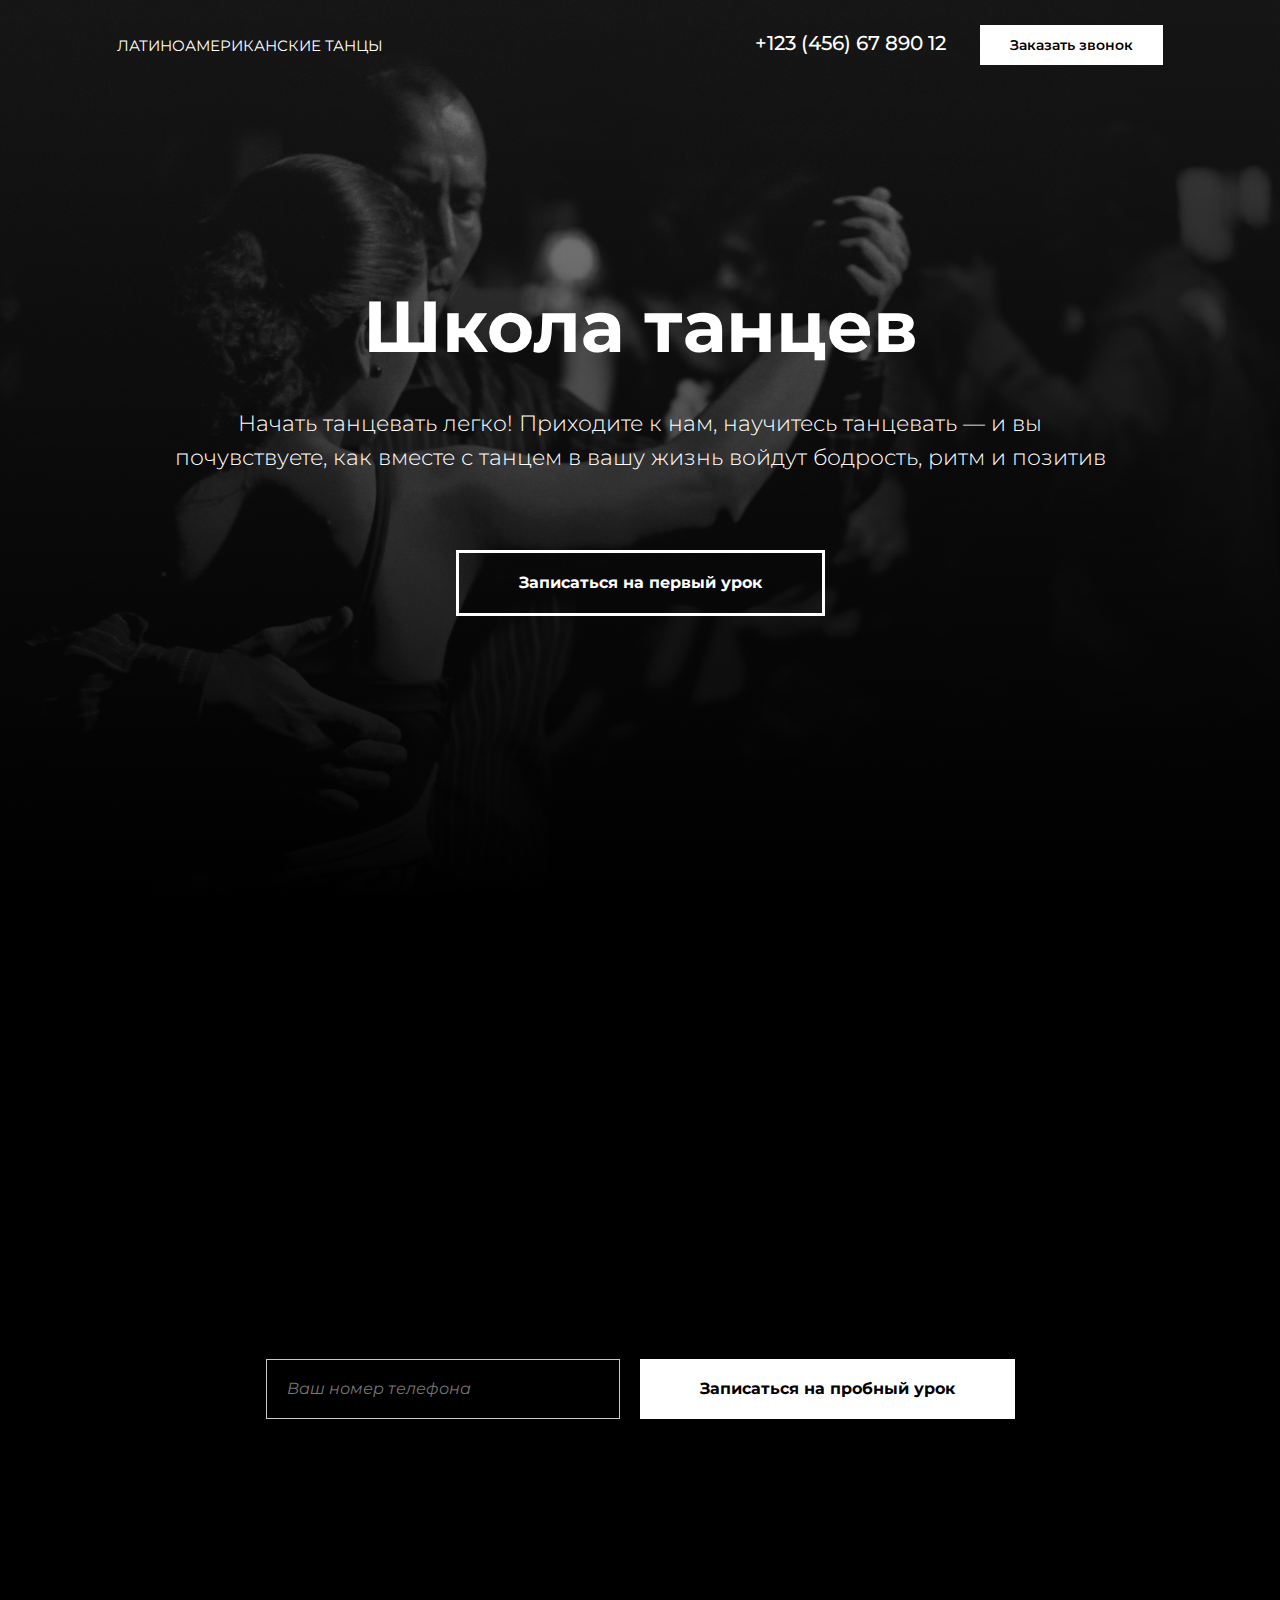
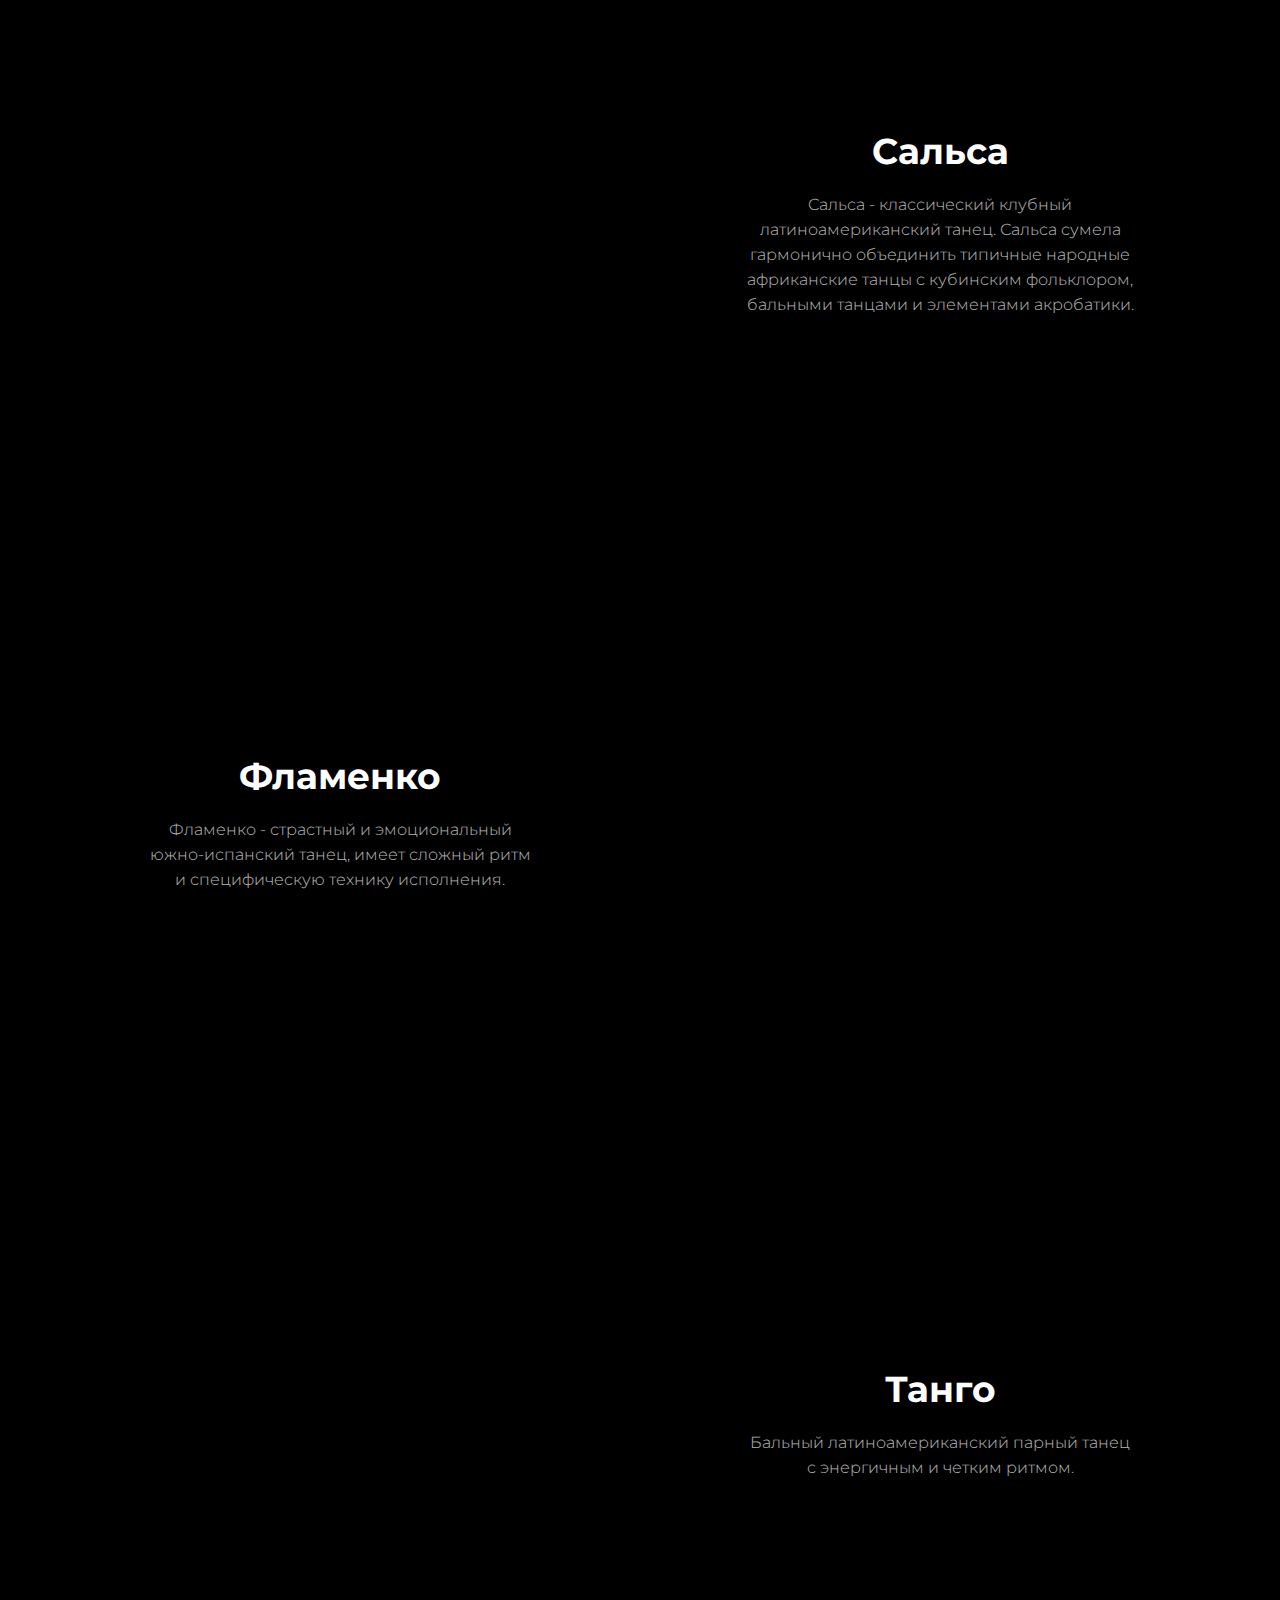
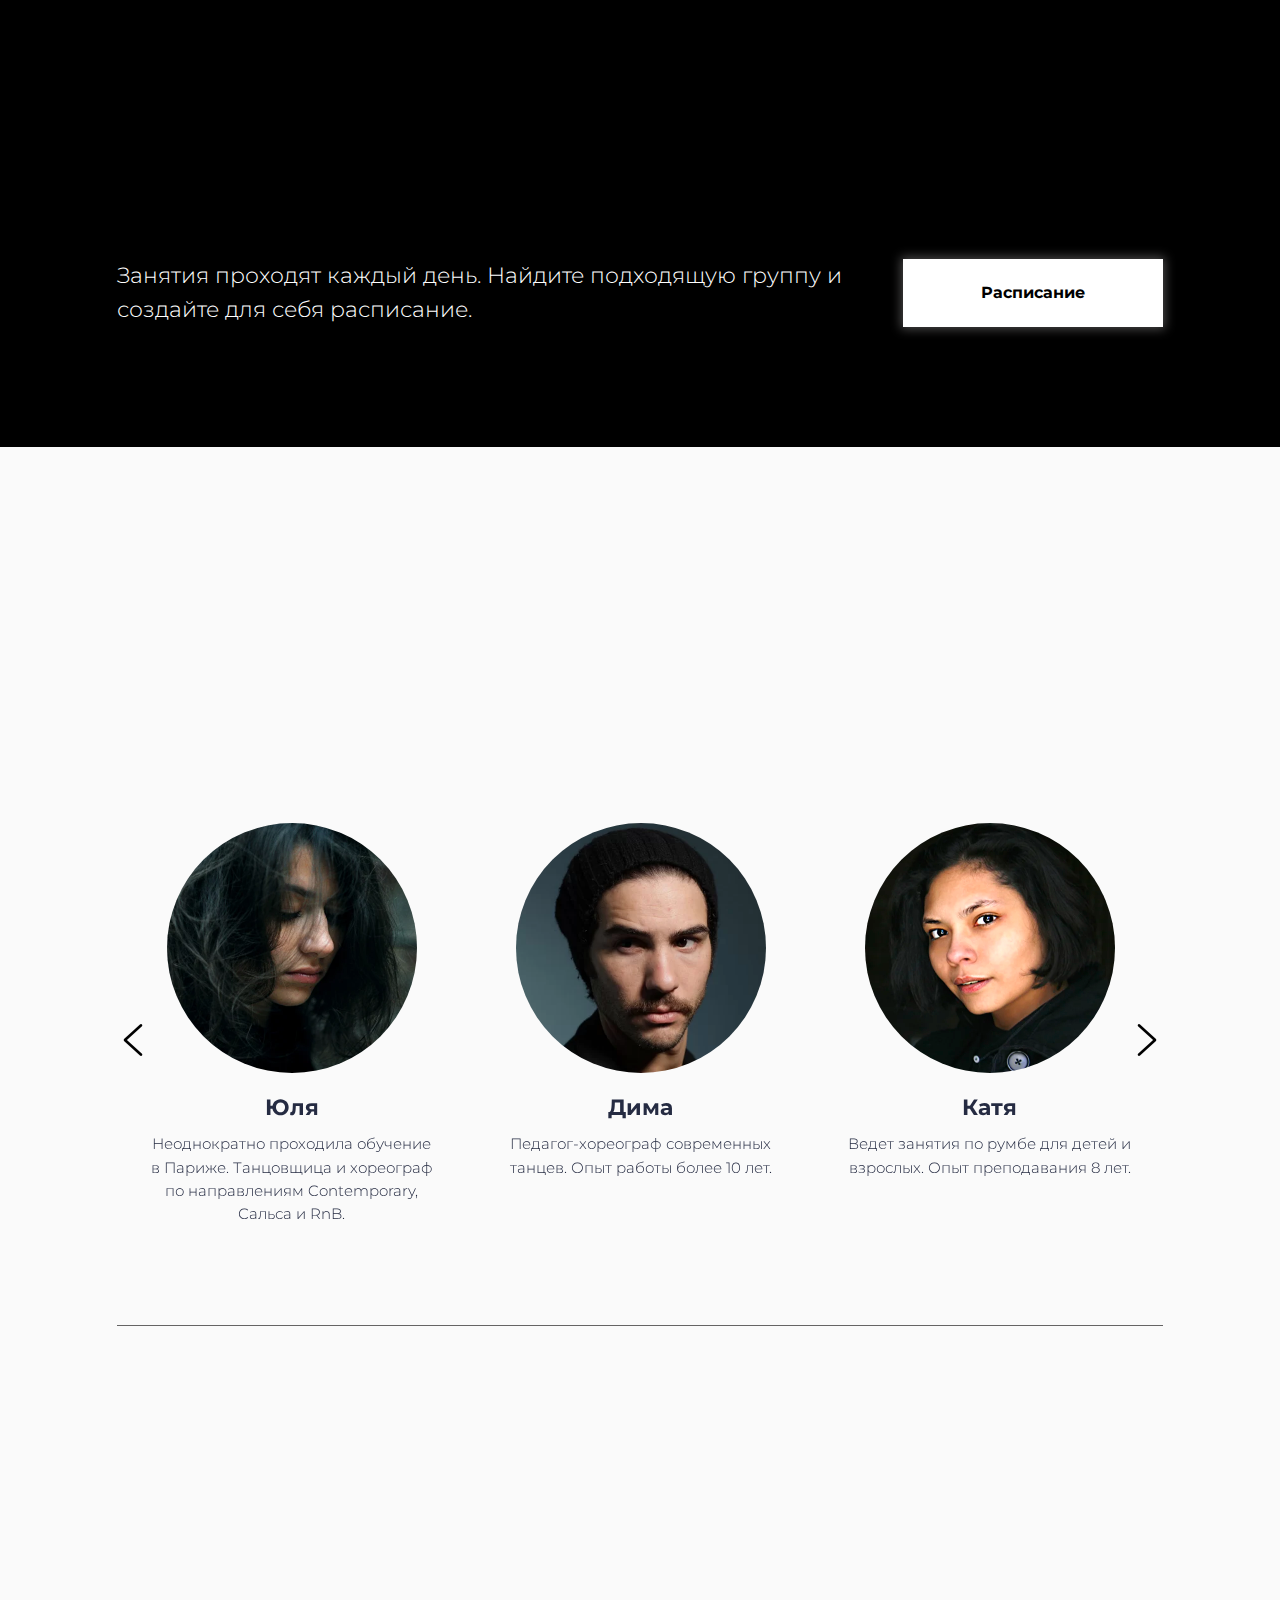
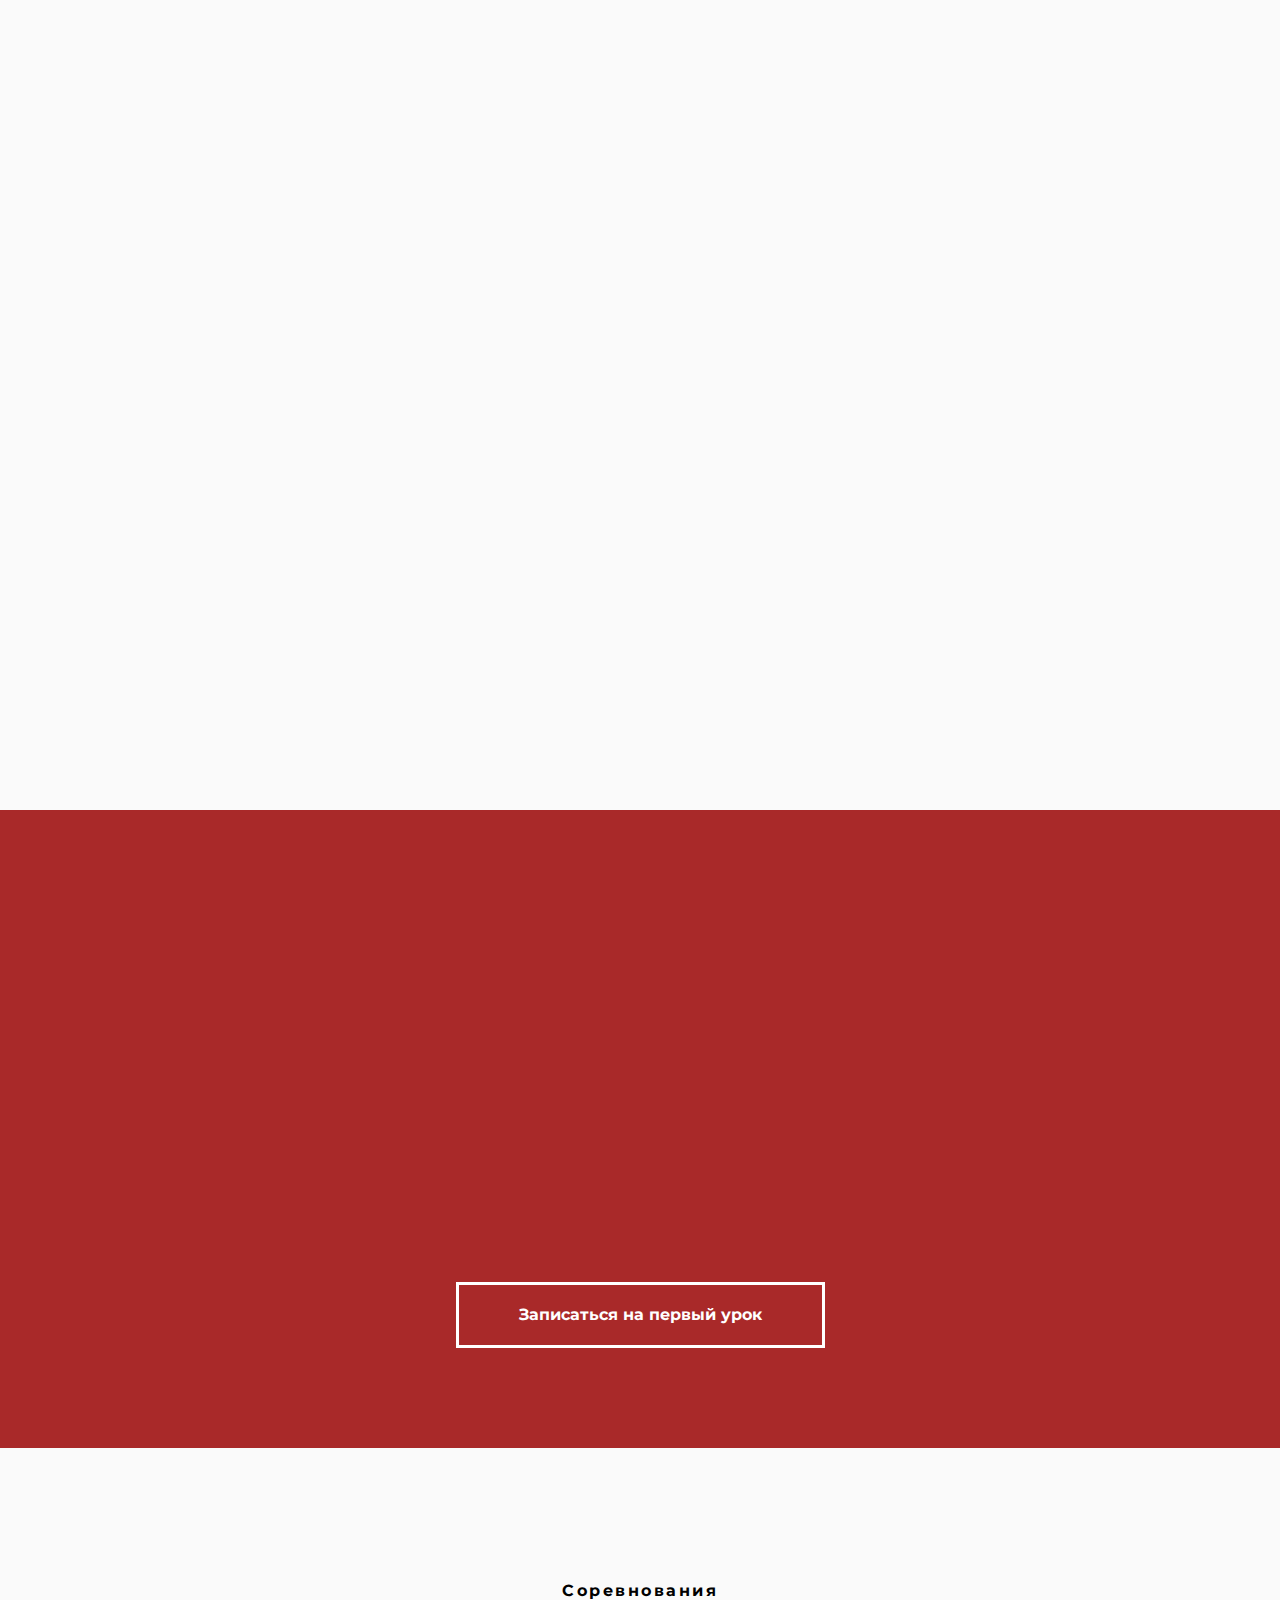
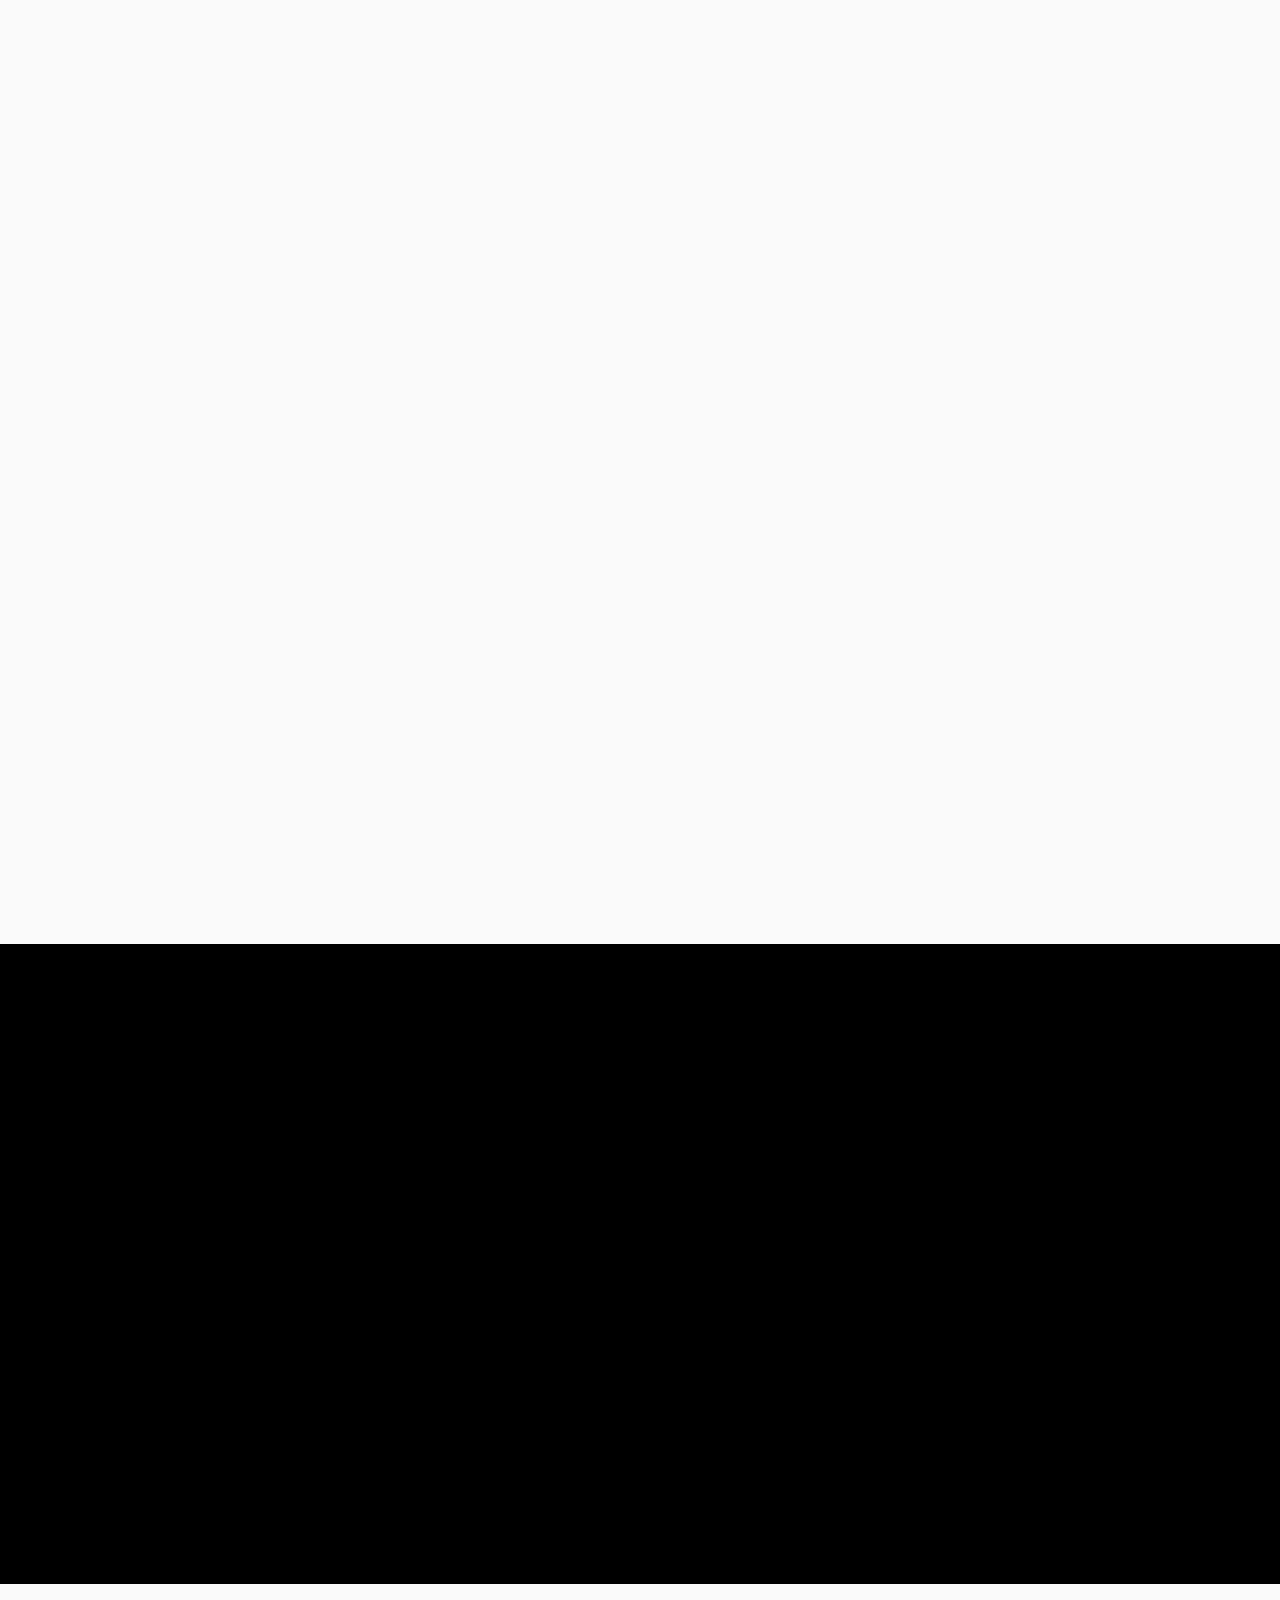
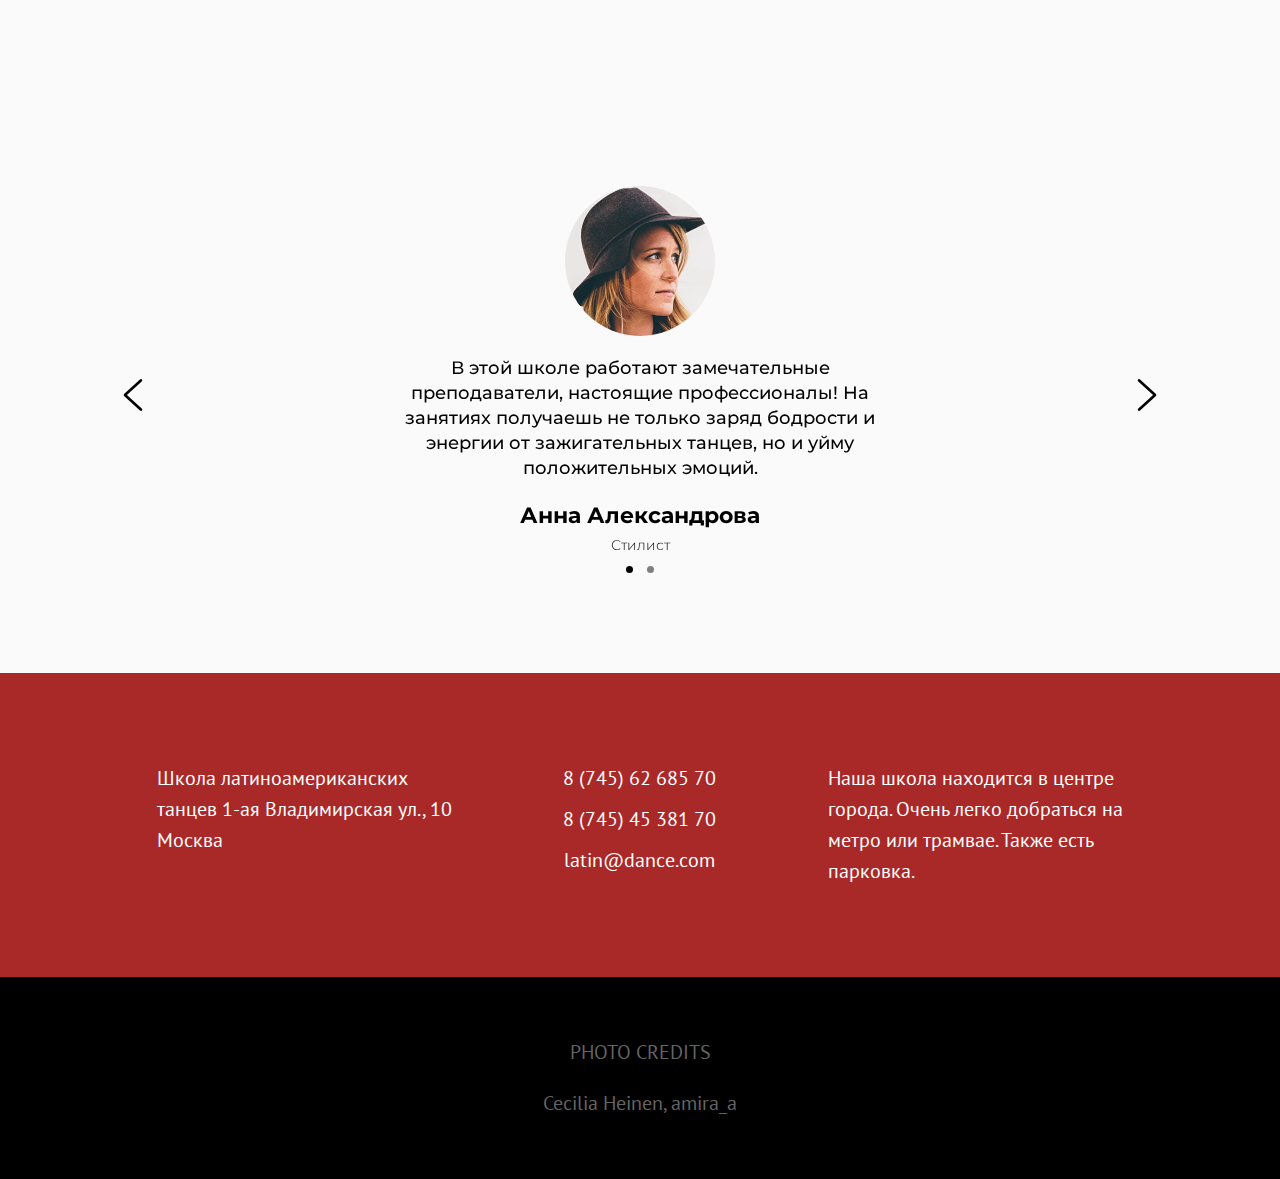
==== commit 8c320a04: "asdasdasd" ====
--- a/html/index.html
+++ b/html/index.html
@@ -21,7 +21,7 @@
                         <a href="/html/index.html" class="header__name">ЛАТИНОАМЕРИКАНСКИЕ ТАНЦЫ</a>
                         <div class="header__links">
                             <a href="tel:1234566789012" class="header__link">+123 (456) 67 890 12</a>
-                            <a href="#" class="header__btn">Заказать звонок</a>
+                            <a href="#invite" class="header__btn">Заказать звонок</a>
                         </div>
                     </div>
                     <div class="burger">
@@ -38,7 +38,7 @@
                 <div class="showcase__text">
                     <h1 class="title showcase__title anim-items anim-no-hide">Школа танцев</h1>
                     <div class="showcase__sub-title sub-title label anim-items anim-no-hide">Начать танцевать легко! Приходите к нам, научитесь танцевать — и вы почувствуете, как вместе с танцем в вашу жизнь войдут бодрость, ритм и позитив</div>
-                    <a href="#" class="showcase__btn">Записаться на первый урок</a>
+                    <a href="#invite" class="showcase__btn">Записаться на первый урок</a>
                 </div>
             </div>
             <!-- <div class="modal">
@@ -54,7 +54,7 @@
                 </div>
             </div> -->
             <div class="content">
-                <div class="invite">
+                <div class="invite" id="invite">
                     <div class="container">
                         <div class="invite__text">
                             <h2 class="invite__title anim-items anim-no-hide">
@@ -78,7 +78,10 @@
                     <div class="container">
                         <div class="types__item item">
                             <div class="item__column anim-items anim-no-hide">
-                                <div class="item__image ibg"><img src="/img/typesOfDance/1.jpg" alt="types-of-dance"></div>
+                                <a href="#" class="item__image ibg">
+                                    <img src="/img/typesOfDance/1.jpg" alt="types-of-dance">
+                                    <span class="item__image-more">Подробнее</span>
+                                </a>         
                             </div>
                             <div class="item__column anim-items anim-no-hide">
                                 <div class="item__text">
@@ -89,7 +92,10 @@
                         </div>
                         <div class="types__item item">
                             <div class="item__column anim-items anim-no-hide ">
-                                <div class="item__image ibg"><img src="/img/typesOfDance/2.jpg" alt="types-of-dance"></div>
+                                <a href="#" class="item__image ibg">
+                                    <img src="/img/typesOfDance/2.jpg" alt="types-of-dance">
+                                    <span class="item__image-more">Подробнее</span>
+                                </a>
                             </div>
                             <div class="item__column anim-items anim-no-hide">
                                 <div class="item__text">
@@ -100,7 +106,10 @@
                         </div>
                         <div class="types__item item">
                             <div class="item__column anim-items anim-no-hide">
-                                <div class="item__image ibg"><img src="/img/typesOfDance/3.jpg" alt="types-of-dance"></div>
+                                <a href="#" class="item__image ibg">
+                                    <img src="/img/typesOfDance/3.jpg" alt="types-of-dance">
+                                    <span class="item__image-more">Подробнее</span>
+                                </a>
                             </div>
                             <div class="item__column anim-items anim-no-hide">
                                 <div class="item__text">
@@ -408,7 +417,6 @@
                         </div>
                     </div>
                 </div>
-                <!-- !Сделать блок -->
                 <div class="reviews">
                     <div class="container">
                         <div class="reviews__title title anim-items anim-no-hide">
@@ -445,7 +453,6 @@
                         </div>
                     </div>
                 </div>
-                <!-- !-->
                 <div class="adress">
                     <div class="container">
                         <div class="adress__row">
--- a/css/style.css
+++ b/css/style.css
@@ -29,45 +29,46 @@
             transform: scale(1);
   }
 }
-.label.anim-items {
-  -webkit-transform: translateY(100%);
-          transform: translateY(100%);
-  opacity: 0;
-}
-.label.anim-items.active {
-  -webkit-transition: all ease 1.2s 0.2s;
-  transition: all ease 1.2s 0.2s;
-  -webkit-transform: translateY(0%);
-          transform: translateY(0%);
-  opacity: 1;
-}
-
-.anim-column.anim-items {
-  -webkit-transform: scale(0);
-          transform: scale(0);
-}
-
-.anim-column.anim-items.active:first-child {
-  -webkit-transition: all ease 1.2s;
-  transition: all ease 1.2s;
-  -webkit-transform: scale(1);
-          transform: scale(1);
-}
-
-.anim-column.anim-items.active:nth-child(2) {
-  -webkit-transition: all ease 1.2s 0.2s;
-  transition: all ease 1.2s 0.2s;
-  -webkit-transform: scale(1);
-          transform: scale(1);
-}
-
-.anim-column.anim-items.active:last-child {
-  -webkit-transition: all ease 1.2s 0.4s;
-  transition: all ease 1.2s 0.4s;
-  -webkit-transform: scale(1);
-          transform: scale(1);
-}
-
+@media (min-width: 768px) {
+  .label.anim-items {
+    -webkit-transform: translateY(100%);
+            transform: translateY(100%);
+    opacity: 0;
+  }
+  .label.anim-items.active {
+    -webkit-transition: all ease 1.2s 0.2s;
+    transition: all ease 1.2s 0.2s;
+    -webkit-transform: translateY(0%);
+            transform: translateY(0%);
+    opacity: 1;
+  }
+
+  .anim-column.anim-items {
+    -webkit-transform: scale(0);
+            transform: scale(0);
+  }
+
+  .anim-column.anim-items.active:first-child {
+    -webkit-transition: all ease 1.2s;
+    transition: all ease 1.2s;
+    -webkit-transform: scale(1);
+            transform: scale(1);
+  }
+
+  .anim-column.anim-items.active:nth-child(2) {
+    -webkit-transition: all ease 1.2s 0.2s;
+    transition: all ease 1.2s 0.2s;
+    -webkit-transform: scale(1);
+            transform: scale(1);
+  }
+
+  .anim-column.anim-items.active:last-child {
+    -webkit-transition: all ease 1.2s 0.4s;
+    transition: all ease 1.2s 0.4s;
+    -webkit-transform: scale(1);
+            transform: scale(1);
+  }
+}
 * {
   padding: 0;
   margin: 0;
@@ -287,7 +288,7 @@
     background-color: black;
   }
 }
-.header .header__container {
+.header__container {
   height: 90px;
   display: -webkit-box;
   display: -ms-flexbox;
@@ -300,11 +301,64 @@
           justify-content: space-between;
 }
 @media (max-width: 600px) {
-  .header .header__container {
+  .header__container {
     height: 70px;
   }
 }
-.header .header__container .header__row {
+@media (max-width: 767px) {
+  .header__container .burger {
+    display: block;
+    position: absolute;
+    top: 40px;
+    right: 15px;
+    width: 30px;
+    height: 18px;
+    cursor: pointer;
+    z-index: 5;
+  }
+  .header__container .burger span {
+    -webkit-transition: all ease 0.4s;
+    transition: all ease 0.4s;
+    top: 8px;
+    left: 0px;
+    position: absolute;
+    width: 100%;
+    height: 2px;
+    background-color: #ffffff;
+  }
+  .header__container .burger span:first-child {
+    top: 0px;
+  }
+  .header__container .burger span:last-child {
+    top: auto;
+    bottom: 0px;
+  }
+  .header__container .burger.active {
+    -webkit-transition: all ease 0.4s;
+    transition: all ease 0.4s;
+  }
+  .header__container .burger.active span {
+    background-color: white;
+    -webkit-transform: scale(0);
+            transform: scale(0);
+  }
+  .header__container .burger.active span:first-child {
+    -webkit-transform: rotate(-45deg);
+            transform: rotate(-45deg);
+    top: 8px;
+  }
+  .header__container .burger.active span:last-child {
+    -webkit-transform: rotate(45deg);
+            transform: rotate(45deg);
+    bottom: 8px;
+  }
+}
+@media (max-width: 600px) {
+  .header__container .burger {
+    top: 29px;
+  }
+}
+.header__row {
   width: 100%;
   display: -webkit-box;
   display: -ms-flexbox;
@@ -317,7 +371,7 @@
           justify-content: space-between;
 }
 @media (max-width: 767px) {
-  .header .header__container .header__row {
+  .header__row {
     background-color: #000000;
     position: fixed;
     width: 100%;
@@ -337,20 +391,20 @@
     -webkit-transition: all ease 0.5s;
     transition: all ease 0.5s;
   }
-  .header .header__container .header__row.active {
+  .header__row.active {
     -webkit-transform: translate(0);
             transform: translate(0);
     -webkit-transition: all ease 0.5s;
     transition: all ease 0.5s;
   }
-  .header .header__container .header__row > *:not(:last-child) {
+  .header__row > *:not(:last-child) {
     margin-bottom: 40px;
   }
-  .header .header__container .header__row > *:last-child {
+  .header__row > *:last-child {
     padding-bottom: 40px;
   }
 }
-.header .header__container .header__row .header__name {
+.header__name {
   z-index: 21;
   display: inline-block;
   color: #ffffff;
@@ -361,12 +415,12 @@
   padding-right: 30px;
 }
 @media (max-width: 767px) {
-  .header .header__container .header__row .header__name {
+  .header__name {
     padding-right: 0px;
   }
 }
 @media (max-width: 767px) {
-  .header .header__container .header__row .header__links {
+  .header__links {
     display: -webkit-box;
     display: -ms-flexbox;
     display: flex;
@@ -378,22 +432,22 @@
         -ms-flex-pack: center;
             justify-content: center;
   }
-  .header .header__container .header__row .header__links > *:not(:last-child) {
+  .header__links > *:not(:last-child) {
     margin-bottom: 40px;
   }
 }
-.header .header__container .header__row .header__link {
+.header__link {
   color: #ffffff;
   font-size: 20px;
   text-transform: uppercase;
   margin-right: 30px;
 }
 @media (max-width: 767px) {
-  .header .header__container .header__row .header__link {
+  .header__link {
     margin: 0;
   }
 }
-.header .header__container .header__row .header__btn {
+.header__btn {
   display: -webkit-inline-box;
   display: -ms-inline-flexbox;
   display: inline-flex;
@@ -412,66 +466,13 @@
   -webkit-transition: all ease 0.5s;
   transition: all ease 0.5s;
 }
-.header .header__container .header__row .header__btn:hover {
+.header__btn:hover {
   -webkit-transition: all ease 0.5s;
   transition: all ease 0.5s;
   -webkit-box-shadow: 5px 5px 7px 1px rgb(90, 89, 89);
           box-shadow: 5px 5px 7px 1px rgb(90, 89, 89);
   -webkit-transform: scale(1.1);
           transform: scale(1.1);
-}
-@media (max-width: 767px) {
-  .header .header__container .burger {
-    display: block;
-    position: absolute;
-    top: 40px;
-    right: 15px;
-    width: 30px;
-    height: 18px;
-    cursor: pointer;
-    z-index: 5;
-  }
-  .header .header__container .burger span {
-    -webkit-transition: all ease 0.4s;
-    transition: all ease 0.4s;
-    top: 8px;
-    left: 0px;
-    position: absolute;
-    width: 100%;
-    height: 2px;
-    background-color: #ffffff;
-  }
-  .header .header__container .burger span:first-child {
-    top: 0px;
-  }
-  .header .header__container .burger span:last-child {
-    top: auto;
-    bottom: 0px;
-  }
-  .header .header__container .burger.active {
-    -webkit-transition: all ease 0.4s;
-    transition: all ease 0.4s;
-  }
-  .header .header__container .burger.active span {
-    background-color: white;
-    -webkit-transform: scale(0);
-            transform: scale(0);
-  }
-  .header .header__container .burger.active span:first-child {
-    -webkit-transform: rotate(-45deg);
-            transform: rotate(-45deg);
-    top: 8px;
-  }
-  .header .header__container .burger.active span:last-child {
-    -webkit-transform: rotate(45deg);
-            transform: rotate(45deg);
-    bottom: 8px;
-  }
-}
-@media (max-width: 600px) {
-  .header .header__container .burger {
-    top: 29px;
-  }
 }
 
 .main {
@@ -569,17 +570,19 @@
     font-size: 36px;
   }
 }
-.showcase__text .showcase__title.anim-items {
-  -webkit-transform: translateY(100%);
-          transform: translateY(100%);
-  opacity: 0;
-}
-.showcase__text .showcase__title.anim-items.active {
-  -webkit-transition: all ease 1.2s;
-  transition: all ease 1.2s;
-  -webkit-transform: translateY(0%);
-          transform: translateY(0%);
-  opacity: 1;
+@media (min-width: 767px) {
+  .showcase__text .showcase__title.anim-items {
+    -webkit-transform: translateY(100%);
+            transform: translateY(100%);
+    opacity: 0;
+  }
+  .showcase__text .showcase__title.anim-items.active {
+    -webkit-transition: all ease 1.2s;
+    transition: all ease 1.2s;
+    -webkit-transform: translateY(0%);
+            transform: translateY(0%);
+    opacity: 1;
+  }
 }
 .showcase__text .showcase__sub-title {
   font-size: 42px;
@@ -603,21 +606,21 @@
     font-size: 18px;
   }
 }
-.showcase__text .showcase__sub-title.anim-items {
-  -webkit-transform: translateY(100%);
-          transform: translateY(100%);
-  opacity: 0;
-}
-.showcase__text .showcase__sub-title.anim-items.active {
-  -webkit-transition: all ease 1.2s;
-  transition: all ease 1.2s;
-  -webkit-transform: translateY(0%);
-          transform: translateY(0%);
-  opacity: 1;
+@media (min-width: 767px) {
+  .showcase__text .showcase__sub-title.anim-items {
+    -webkit-transform: translateY(100%);
+            transform: translateY(100%);
+    opacity: 0;
+  }
+  .showcase__text .showcase__sub-title.anim-items.active {
+    -webkit-transition: all ease 1.2s;
+    transition: all ease 1.2s;
+    -webkit-transform: translateY(0%);
+            transform: translateY(0%);
+    opacity: 1;
+  }
 }
 .showcase__btn {
-  -webkit-animation: animationForm 1.2s;
-          animation: animationForm 1.2s;
   display: inline-block;
   line-height: 60px;
   color: #ffffff;
@@ -638,6 +641,12 @@
     line-height: 428.5714285714%;
   }
 }
+@media (min-width: 768px) {
+  .showcase__btn {
+    -webkit-animation: animationForm 1.2s;
+            animation: animationForm 1.2s;
+  }
+}
 .showcase__btn:hover {
   border: 3px solid #a92929;
   color: #a92929;
@@ -706,29 +715,33 @@
     font-size: 30px;
   }
 }
-.invite__title.anim-items {
-  -webkit-transform: translateY(100%);
-          transform: translateY(100%);
-  opacity: 0;
-}
-.invite__title.anim-items.active {
-  -webkit-transition: all ease 1.2s;
-  transition: all ease 1.2s;
-  -webkit-transform: translateY(0%);
-          transform: translateY(0%);
-  opacity: 1;
-}
-.invite__title.anim-items {
-  -webkit-transform: translateX(-100%);
-          transform: translateX(-100%);
-  opacity: 0;
-}
-.invite__title.anim-items.active {
-  -webkit-transition: all ease 1.2s;
-  transition: all ease 1.2s;
-  -webkit-transform: translateX(0%);
-          transform: translateX(0%);
-  opacity: 1;
+@media (min-width: 767px) {
+  .invite__title.anim-items {
+    -webkit-transform: translateY(100%);
+            transform: translateY(100%);
+    opacity: 0;
+  }
+  .invite__title.anim-items.active {
+    -webkit-transition: all ease 1.2s;
+    transition: all ease 1.2s;
+    -webkit-transform: translateY(0%);
+            transform: translateY(0%);
+    opacity: 1;
+  }
+}
+@media (min-width: 768px) {
+  .invite__title.anim-items {
+    -webkit-transform: translateX(-100%);
+            transform: translateX(-100%);
+    opacity: 0;
+  }
+  .invite__title.anim-items.active {
+    -webkit-transition: all ease 1.2s;
+    transition: all ease 1.2s;
+    -webkit-transform: translateX(0%);
+            transform: translateX(0%);
+    opacity: 1;
+  }
 }
 .invite__subtitle {
   font-size: 22px;
@@ -736,17 +749,19 @@
   font-weight: 300;
   margin-bottom: 105px;
 }
-.invite__subtitle.anim-items {
-  -webkit-transform: translateX(-100%);
-          transform: translateX(-100%);
-  opacity: 0;
-}
-.invite__subtitle.anim-items.active {
-  -webkit-transition: all ease 1.2s 0.5s;
-  transition: all ease 1.2s 0.5s;
-  -webkit-transform: translateX(0%);
-          transform: translateX(0%);
-  opacity: 1;
+@media (min-width: 768px) {
+  .invite__subtitle.anim-items {
+    -webkit-transform: translateX(-100%);
+            transform: translateX(-100%);
+    opacity: 0;
+  }
+  .invite__subtitle.anim-items.active {
+    -webkit-transition: all ease 1.2s 0.5s;
+    transition: all ease 1.2s 0.5s;
+    -webkit-transform: translateX(0%);
+            transform: translateX(0%);
+    opacity: 1;
+  }
 }
 @media (max-width: 800px) {
   .invite__subtitle {
@@ -771,9 +786,11 @@
       -ms-flex-pack: center;
           justify-content: center;
 }
-.invite__form.anim-items.active {
-  -webkit-animation: animationForm 1.2s;
-          animation: animationForm 1.2s;
+@media (min-width: 768px) {
+  .invite__form.anim-items.active {
+    -webkit-animation: animationForm 1.2s;
+            animation: animationForm 1.2s;
+  }
 }
 @media (max-width: 767px) {
   .invite__form {
@@ -874,23 +891,30 @@
       -ms-flex-order: 1;
           order: 1;
 }
-.item__column:nth-child(odd).anim-items {
-  -webkit-transform: scale(0);
-          transform: scale(0);
-}
-.item__column:nth-child(odd).anim-items.active {
-  -webkit-transition: all ease 1.2s;
-  transition: all ease 1.2s;
-  -webkit-transform: scale(1);
-          transform: scale(1);
-}
-.item__column:nth-child(even).anim-items {
-  background-color: #000000;
-}
-.item__column:nth-child(even).anim-items.active {
-  background-color: #a92929;
-  -webkit-transition: all ease 0.8s 0.8s;
-  transition: all ease 0.8s 0.8s;
+@media (min-width: 768px) {
+  .item__column:nth-child(odd).anim-items {
+    -webkit-transform: scale(0);
+            transform: scale(0);
+  }
+  .item__column:nth-child(odd).anim-items.active {
+    -webkit-transition: all ease 1.2s;
+    transition: all ease 1.2s;
+    -webkit-transform: scale(1);
+            transform: scale(1);
+  }
+  .item__column:nth-child(even).anim-items {
+    background-color: #000000;
+  }
+  .item__column:nth-child(even).anim-items.active {
+    background-color: #a92929;
+    -webkit-transition: all ease 0.8s 0.8s;
+    transition: all ease 0.8s 0.8s;
+  }
+}
+@media (max-width: 768px) {
+  .item__column:nth-child(even) {
+    background-color: #a92929;
+  }
 }
 .item__column {
   -webkit-box-flex: 0;
@@ -913,6 +937,44 @@
 .item__image {
   padding-bottom: 100%;
   width: 100%;
+  height: 100%;
+  position: relative;
+  display: block;
+}
+.item__image-more {
+  position: absolute;
+  top: 0;
+  left: 0;
+  width: 100%;
+  height: 100%;
+  background-color: rgba(0, 0, 0, 0.6);
+  color: white;
+  font-size: 24px;
+  text-transform: uppercase;
+  display: -webkit-box;
+  display: -ms-flexbox;
+  display: flex;
+  -webkit-box-orient: vertical;
+  -webkit-box-direction: normal;
+      -ms-flex-direction: column;
+          flex-direction: column;
+  -webkit-box-pack: center;
+      -ms-flex-pack: center;
+          justify-content: center;
+  -webkit-box-align: center;
+      -ms-flex-align: center;
+          align-items: center;
+  letter-spacing: 2px;
+  visibility: hidden;
+  -webkit-transition: all ease 0.8s;
+  transition: all ease 0.8s;
+  opacity: 0;
+}
+.item__image:hover .item__image-more {
+  -webkit-transition: all ease 0.8s;
+  transition: all ease 0.8s;
+  visibility: visible;
+  opacity: 1;
 }
 .item__text {
   width: 401px;
@@ -944,17 +1006,19 @@
     font-size: 28px;
   }
 }
-.item__title.anim-items {
-  -webkit-transform: translateY(100%);
-          transform: translateY(100%);
-  opacity: 0;
-}
-.item__title.anim-items.active {
-  -webkit-transition: all ease 1.2s;
-  transition: all ease 1.2s;
-  -webkit-transform: translateY(0%);
-          transform: translateY(0%);
-  opacity: 1;
+@media (min-width: 767px) {
+  .item__title.anim-items {
+    -webkit-transform: translateY(100%);
+            transform: translateY(100%);
+    opacity: 0;
+  }
+  .item__title.anim-items.active {
+    -webkit-transition: all ease 1.2s;
+    transition: all ease 1.2s;
+    -webkit-transform: translateY(0%);
+            transform: translateY(0%);
+    opacity: 1;
+  }
 }
 .item__label {
   padding: 0 5px;
@@ -1089,17 +1153,19 @@
   color: #000000;
   margin-bottom: 40px;
 }
-.teachers__title.anim-items {
-  -webkit-transform: translateY(100%);
-          transform: translateY(100%);
-  opacity: 0;
-}
-.teachers__title.anim-items.active {
-  -webkit-transition: all ease 1.2s;
-  transition: all ease 1.2s;
-  -webkit-transform: translateY(0%);
-          transform: translateY(0%);
-  opacity: 1;
+@media (min-width: 767px) {
+  .teachers__title.anim-items {
+    -webkit-transform: translateY(100%);
+            transform: translateY(100%);
+    opacity: 0;
+  }
+  .teachers__title.anim-items.active {
+    -webkit-transition: all ease 1.2s;
+    transition: all ease 1.2s;
+    -webkit-transform: translateY(0%);
+            transform: translateY(0%);
+    opacity: 1;
+  }
 }
 @media (max-width: 500px) {
   .teachers__title {
@@ -1109,22 +1175,28 @@
 }
 .teachers__subtitle {
   color: #000000;
-  margin: 0px 200px;
+  width: 50%;
+  margin: 0 auto;
   font-size: 24px;
   line-height: 1.5;
   font-weight: 300;
   margin-bottom: 40px;
 }
+@media (max-width: 912px) {
+  .teachers__subtitle {
+    width: 70%;
+  }
+}
 @media (max-width: 767px) {
   .teachers__subtitle {
-    margin: 0px 50px;
+    width: 80%;
     margin-bottom: 60px;
   }
 }
 @media (max-width: 500px) {
   .teachers__subtitle {
     font-size: 20px;
-    margin: 0px 0px 60px 0px;
+    width: 100%;
   }
 }
 @media (max-width: 375px) {
@@ -1200,17 +1272,19 @@
   text-align: center;
   margin-bottom: 40px;
 }
-.timetable__title.anim-items {
-  -webkit-transform: translateY(100%);
-          transform: translateY(100%);
-  opacity: 0;
-}
-.timetable__title.anim-items.active {
-  -webkit-transition: all ease 1.2s;
-  transition: all ease 1.2s;
-  -webkit-transform: translateY(0%);
-          transform: translateY(0%);
-  opacity: 1;
+@media (min-width: 767px) {
+  .timetable__title.anim-items {
+    -webkit-transform: translateY(100%);
+            transform: translateY(100%);
+    opacity: 0;
+  }
+  .timetable__title.anim-items.active {
+    -webkit-transition: all ease 1.2s;
+    transition: all ease 1.2s;
+    -webkit-transform: translateY(0%);
+            transform: translateY(0%);
+    opacity: 1;
+  }
 }
 @media (max-width: 500px) {
   .timetable__title {
@@ -1224,19 +1298,25 @@
   text-align: center;
   line-height: 25px;
   color: #000000;
-  margin: 0px 200px;
+  width: 55%;
+  margin: 0 auto;
   margin-bottom: 40px;
+}
+@media (max-width: 900px) {
+  .timetable__subtitle {
+    width: 70%;
+  }
 }
 @media (max-width: 767px) {
   .timetable__subtitle {
-    margin: 0px 50px;
+    width: 80%;
     margin-bottom: 60px;
   }
 }
 @media (max-width: 500px) {
   .timetable__subtitle {
     font-size: 20px;
-    margin: 0px 0px 60px 0px;
+    width: 100%;
   }
 }
 @media (max-width: 375px) {
@@ -1276,17 +1356,19 @@
   line-height: 1.35;
   font-weight: 700;
 }
-.day__name.anim-items {
-  -webkit-transform: translateX(-100%);
-          transform: translateX(-100%);
-  opacity: 0;
-}
-.day__name.anim-items.active {
-  -webkit-transition: all ease 1.2s 0.6s;
-  transition: all ease 1.2s 0.6s;
-  -webkit-transform: translateX(0%);
-          transform: translateX(0%);
-  opacity: 1;
+@media (min-width: 768px) {
+  .day__name.anim-items {
+    -webkit-transform: translateX(-100%);
+            transform: translateX(-100%);
+    opacity: 0;
+  }
+  .day__name.anim-items.active {
+    -webkit-transition: all ease 1.2s 0.6s;
+    transition: all ease 1.2s 0.6s;
+    -webkit-transform: translateX(0%);
+            transform: translateX(0%);
+    opacity: 1;
+  }
 }
 @media (max-width: 990px) {
   .day__name {
@@ -1302,31 +1384,33 @@
   line-height: 1.55;
   font-weight: 300;
 }
-.day__time li.anim-items {
-  -webkit-transform: translateX(-100%);
-          transform: translateX(-100%);
-  opacity: 0;
-}
-.day__time li.anim-items.active:first-child {
-  -webkit-transition: all ease 1.2s;
-  transition: all ease 1.2s;
-  -webkit-transform: translateX(0%);
-          transform: translateX(0%);
-  opacity: 1;
-}
-.day__time li.anim-items.active:nth-child(2) {
-  -webkit-transition: all ease 1.2s 0.1s;
-  transition: all ease 1.2s 0.1s;
-  -webkit-transform: translateX(0%);
-          transform: translateX(0%);
-  opacity: 1;
-}
-.day__time li.anim-items.active:last-child {
-  -webkit-transition: all ease 1.2s 0.2s;
-  transition: all ease 1.2s 0.2s;
-  -webkit-transform: translateX(0%);
-          transform: translateX(0%);
-  opacity: 1;
+@media (min-width: 768px) {
+  .day__time li.anim-items {
+    -webkit-transform: translateX(-100%);
+            transform: translateX(-100%);
+    opacity: 0;
+  }
+  .day__time li.anim-items.active:first-child {
+    -webkit-transition: all ease 1.2s;
+    transition: all ease 1.2s;
+    -webkit-transform: translateX(0%);
+            transform: translateX(0%);
+    opacity: 1;
+  }
+  .day__time li.anim-items.active:nth-child(2) {
+    -webkit-transition: all ease 1.2s 0.1s;
+    transition: all ease 1.2s 0.1s;
+    -webkit-transform: translateX(0%);
+            transform: translateX(0%);
+    opacity: 1;
+  }
+  .day__time li.anim-items.active:last-child {
+    -webkit-transition: all ease 1.2s 0.2s;
+    transition: all ease 1.2s 0.2s;
+    -webkit-transform: translateX(0%);
+            transform: translateX(0%);
+    opacity: 1;
+  }
 }
 @media (max-width: 425px) {
   .day__time {
@@ -1340,6 +1424,7 @@
     -webkit-box-direction: normal;
         -ms-flex-direction: column;
             flex-direction: column;
+    width: 80%;
   }
 }
 
@@ -1365,17 +1450,19 @@
   text-align: center;
   margin-bottom: 60px;
 }
-.price__title.anim-items {
-  -webkit-transform: translateY(100%);
-          transform: translateY(100%);
-  opacity: 0;
-}
-.price__title.anim-items.active {
-  -webkit-transition: all ease 1.2s;
-  transition: all ease 1.2s;
-  -webkit-transform: translateY(0%);
-          transform: translateY(0%);
-  opacity: 1;
+@media (min-width: 767px) {
+  .price__title.anim-items {
+    -webkit-transform: translateY(100%);
+            transform: translateY(100%);
+    opacity: 0;
+  }
+  .price__title.anim-items.active {
+    -webkit-transition: all ease 1.2s;
+    transition: all ease 1.2s;
+    -webkit-transform: translateY(0%);
+            transform: translateY(0%);
+    opacity: 1;
+  }
 }
 @media (max-width: 600px) {
   .price__title {
@@ -1443,17 +1530,19 @@
   border-bottom: 0.5px solid white;
   margin-bottom: 15px;
 }
-.cost__title.anim-items {
-  -webkit-transform: translateY(100%);
-          transform: translateY(100%);
-  opacity: 0;
-}
-.cost__title.anim-items.active {
-  -webkit-transition: all ease 1.2s;
-  transition: all ease 1.2s;
-  -webkit-transform: translateY(0%);
-          transform: translateY(0%);
-  opacity: 1;
+@media (min-width: 767px) {
+  .cost__title.anim-items {
+    -webkit-transform: translateY(100%);
+            transform: translateY(100%);
+    opacity: 0;
+  }
+  .cost__title.anim-items.active {
+    -webkit-transition: all ease 1.2s;
+    transition: all ease 1.2s;
+    -webkit-transform: translateY(0%);
+            transform: translateY(0%);
+    opacity: 1;
+  }
 }
 @media (max-width: 900px) {
   .cost__title {
@@ -1523,17 +1612,19 @@
   text-align: center;
   margin-bottom: 40px;
 }
-.questions__title.anim-items {
-  -webkit-transform: translateY(100%);
-          transform: translateY(100%);
-  opacity: 0;
-}
-.questions__title.anim-items.active {
-  -webkit-transition: all ease 1.2s;
-  transition: all ease 1.2s;
-  -webkit-transform: translateY(0%);
-          transform: translateY(0%);
-  opacity: 1;
+@media (min-width: 767px) {
+  .questions__title.anim-items {
+    -webkit-transform: translateY(100%);
+            transform: translateY(100%);
+    opacity: 0;
+  }
+  .questions__title.anim-items.active {
+    -webkit-transition: all ease 1.2s;
+    transition: all ease 1.2s;
+    -webkit-transform: translateY(0%);
+            transform: translateY(0%);
+    opacity: 1;
+  }
 }
 @media (max-width: 600px) {
   .questions__title {
@@ -1621,17 +1712,19 @@
   font-size: 19px;
   margin-bottom: 10px;
 }
-.ask__title.anim-items {
-  -webkit-transform: translateY(100%);
-          transform: translateY(100%);
-  opacity: 0;
-}
-.ask__title.anim-items.active {
-  -webkit-transition: all ease 1.2s;
-  transition: all ease 1.2s;
-  -webkit-transform: translateY(0%);
-          transform: translateY(0%);
-  opacity: 1;
+@media (min-width: 767px) {
+  .ask__title.anim-items {
+    -webkit-transform: translateY(100%);
+            transform: translateY(100%);
+    opacity: 0;
+  }
+  .ask__title.anim-items.active {
+    -webkit-transition: all ease 1.2s;
+    transition: all ease 1.2s;
+    -webkit-transform: translateY(0%);
+            transform: translateY(0%);
+    opacity: 1;
+  }
 }
 @media (max-width: 768px) {
   .ask__title {
@@ -1699,17 +1792,19 @@
     font-size: 24px;
   }
 }
-.competitions__title.anim-items {
-  -webkit-transform: translateY(100%);
-          transform: translateY(100%);
-  opacity: 0;
-}
-.competitions__title.anim-items.active {
-  -webkit-transition: all ease 1.2s;
-  transition: all ease 1.2s;
-  -webkit-transform: translateY(0%);
-          transform: translateY(0%);
-  opacity: 1;
+@media (min-width: 767px) {
+  .competitions__title.anim-items {
+    -webkit-transform: translateY(100%);
+            transform: translateY(100%);
+    opacity: 0;
+  }
+  .competitions__title.anim-items.active {
+    -webkit-transition: all ease 1.2s;
+    transition: all ease 1.2s;
+    -webkit-transform: translateY(0%);
+            transform: translateY(0%);
+    opacity: 1;
+  }
 }
 .competitions__sub-title {
   color: #ffffff;
@@ -1858,19 +1953,26 @@
   text-align: center;
   margin-bottom: 50px;
 }
-.reviews__title.anim-items {
-  -webkit-transform: translateY(100%);
-          transform: translateY(100%);
-  opacity: 0;
-}
-.reviews__title.anim-items.active {
-  -webkit-transition: all ease 1.2s;
-  transition: all ease 1.2s;
-  -webkit-transform: translateY(0%);
-          transform: translateY(0%);
-  opacity: 1;
-}
-@media (max-width: 425px) {
+@media (min-width: 767px) {
+  .reviews__title.anim-items {
+    -webkit-transform: translateY(100%);
+            transform: translateY(100%);
+    opacity: 0;
+  }
+  .reviews__title.anim-items.active {
+    -webkit-transition: all ease 1.2s;
+    transition: all ease 1.2s;
+    -webkit-transform: translateY(0%);
+            transform: translateY(0%);
+    opacity: 1;
+  }
+}
+@media (max-width: 500px) {
+  .reviews__title {
+    font-size: 25px;
+  }
+}
+@media (max-width: 600px) {
   .reviews {
     padding: 60px 0px;
   }
@@ -1924,10 +2026,10 @@
 }
 @media (max-width: 670px) {
   .rev__text {
-    width: 90%;
-  }
-}
-@media (max-width: 425px) {
+    width: 100%;
+  }
+}
+@media (max-width: 500px) {
   .rev__text {
     font-size: 16px;
   }
@@ -1938,9 +2040,9 @@
   font-weight: 700;
   margin-bottom: 5px;
 }
-@media (max-width: 425px) {
+@media (max-width: 500px) {
   .rev__name {
-    font-size: 36px;
+    font-size: 25px;
   }
 }
 .rev__prof {
